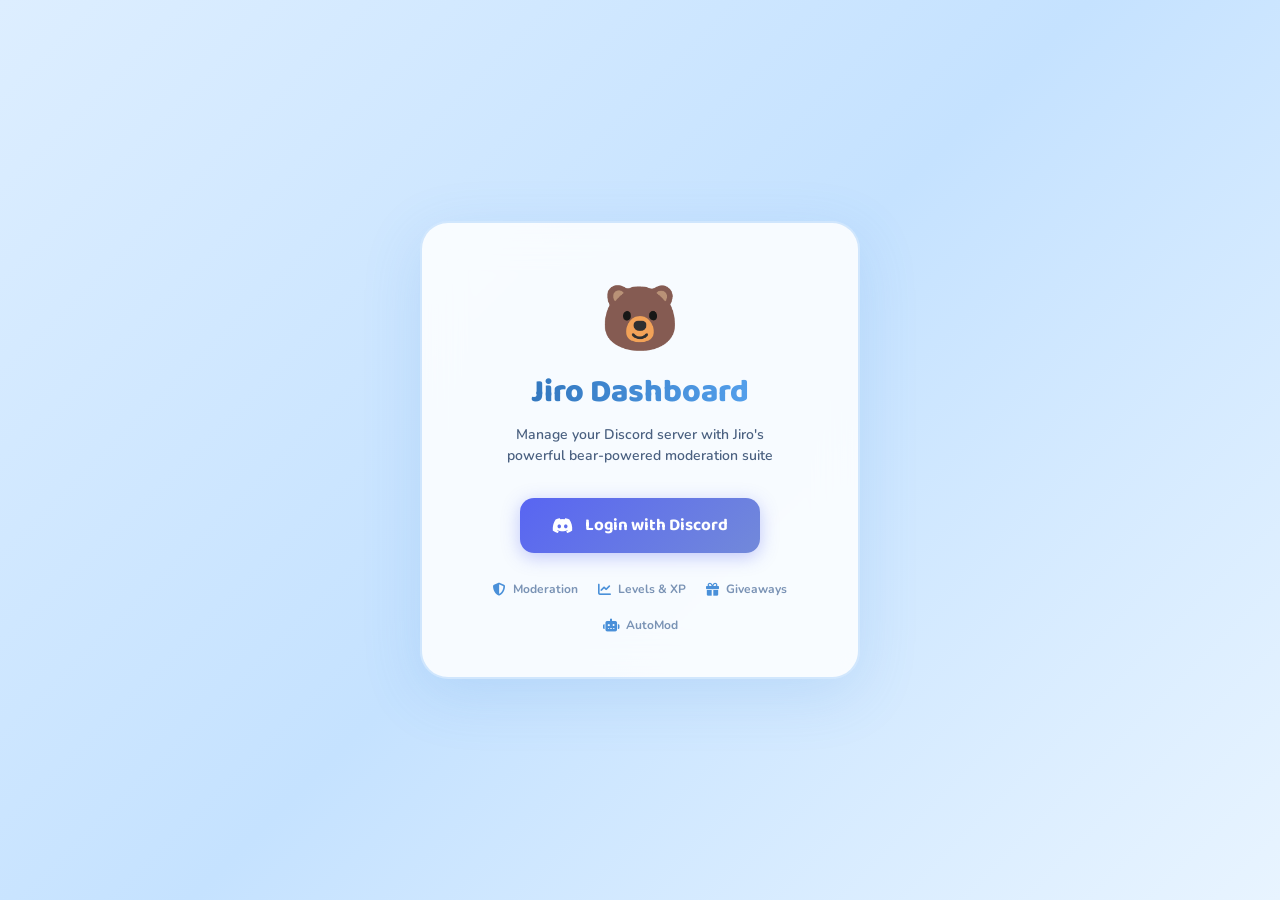
==== index.html @ d1d41090 "Replace repo with new project files" ====
<!DOCTYPE html>
<html lang="en">
<head>
<meta charset="UTF-8"/>
<meta name="viewport" content="width=device-width, initial-scale=1.0"/>
<title>Jiro Dashboard</title>
<link rel="preconnect" href="https://fonts.googleapis.com"/>
<link rel="preconnect" href="https://fonts.gstatic.com" crossorigin/>
<link href="https://fonts.googleapis.com/css2?family=Nunito:wght@400;600;700;800;900&family=Baloo+2:wght@400;600;700;800&display=swap" rel="stylesheet"/>
<link rel="stylesheet" href="https://cdnjs.cloudflare.com/ajax/libs/font-awesome/6.5.0/css/all.min.css"/>
<style>
  :root {
    --sky:       #ddeeff;
    --sky2:      #c8e6ff;
    --blue:      #4a90d9;
    --blue-mid:  #6aabef;
    --blue-dark: #2c6fb5;
    --cloud:     #f4f9ff;
    --white:     #ffffff;
    --text:      #1e2a45;
    --text-soft: #4a6080;
    --text-muted:#7a93b5;
    --accent:    #5ba8f5;
    --accent2:   #a8d8ff;
    --warn:      #f59e42;
    --danger:    #e05c6a;
    --success:   #4bcf8a;
    --card-bg:   rgba(255,255,255,0.78);
    --card-border: rgba(100,170,240,0.25);
    --shadow:    0 4px 24px rgba(74,144,217,0.13);
    --shadow-lg: 0 8px 40px rgba(74,144,217,0.18);
    --radius:    18px;
    --radius-sm: 10px;
  }
  *,*::before,*::after{box-sizing:border-box;margin:0;padding:0}
  html{scroll-behavior:smooth}
  body{
    font-family:'Nunito',sans-serif;
    background: linear-gradient(135deg, #ddeeff 0%, #c5e2ff 40%, #e8f4ff 70%, #d0eaff 100%);
    min-height:100vh;
    color:var(--text);
    overflow-x:hidden;
  }

  /* ── FLOATING BUBBLES BG ── */
  .bg-bubbles{position:fixed;inset:0;pointer-events:none;z-index:0;overflow:hidden}
  .bg-bubbles span{
    position:absolute;border-radius:50%;
    background:rgba(255,255,255,0.35);
    animation:float-up linear infinite;
  }
  @keyframes float-up{
    0%{transform:translateY(100vh) scale(0.8);opacity:0}
    10%{opacity:1}
    90%{opacity:.6}
    100%{transform:translateY(-10vh) scale(1.1);opacity:0}
  }

  /* ── LAYOUT ── */
  #app{position:relative;z-index:1;min-height:100vh;display:flex}

  /* ── SIDEBAR ── */
  .sidebar{
    width:230px;min-width:230px;
    background:rgba(255,255,255,0.72);
    backdrop-filter:blur(18px);
    border-right:1.5px solid var(--card-border);
    display:flex;flex-direction:column;
    padding:0 0 24px;
    box-shadow:4px 0 24px rgba(74,144,217,0.08);
    transition:transform .3s;
  }
  .sidebar-logo{
    padding:28px 24px 18px;
    display:flex;align-items:center;gap:12px;
    border-bottom:1.5px solid var(--card-border);
    margin-bottom:12px;
  }
  .bear-icon{
    width:46px;height:46px;
    background:linear-gradient(135deg,#5ba8f5,#a8d8ff);
    border-radius:50%;display:flex;align-items:center;justify-content:center;
    font-size:22px;box-shadow:0 2px 12px rgba(91,168,245,0.4);
    flex-shrink:0;
  }
  .logo-text{
    font-family:'Baloo 2',sans-serif;
    font-size:22px;font-weight:800;
    background:linear-gradient(90deg,#2c6fb5,#5ba8f5);
    -webkit-background-clip:text;-webkit-text-fill-color:transparent;
    line-height:1;
  }
  .logo-sub{font-size:11px;color:var(--text-muted);font-weight:600;letter-spacing:.5px;margin-top:2px}

  .sidebar-section{
    padding:6px 14px 4px;
    font-size:10px;font-weight:800;letter-spacing:1.2px;
    color:var(--text-muted);text-transform:uppercase;margin-top:8px;
  }
  .nav-item{
    display:flex;align-items:center;gap:11px;
    padding:10px 18px;margin:1px 10px;
    border-radius:12px;cursor:pointer;
    font-size:14px;font-weight:700;color:var(--text-soft);
    transition:all .18s;position:relative;
    text-decoration:none;
  }
  .nav-item:hover{background:rgba(91,168,245,0.13);color:var(--blue-dark)}
  .nav-item.active{
    background:linear-gradient(90deg,rgba(91,168,245,0.22),rgba(168,216,255,0.18));
    color:var(--blue-dark);
    box-shadow:inset 3px 0 0 var(--blue);
  }
  .nav-item i{width:18px;text-align:center;font-size:13px;color:var(--blue)}
  .nav-badge{
    margin-left:auto;background:var(--accent);color:#fff;
    font-size:10px;font-weight:800;padding:1px 7px;border-radius:20px;
  }

  .sidebar-user{
    margin-top:auto;padding:14px 18px 0;
    border-top:1.5px solid var(--card-border);
    display:flex;align-items:center;gap:10px;
  }
  .sidebar-avatar{
    width:36px;height:36px;border-radius:50%;
    background:linear-gradient(135deg,#c5e2ff,#a8d8ff);
    display:flex;align-items:center;justify-content:center;
    font-size:14px;color:var(--blue-dark);font-weight:800;overflow:hidden;
    border:2px solid var(--accent2);
  }
  .sidebar-avatar img{width:100%;height:100%;object-fit:cover}
  .sidebar-uname{font-size:13px;font-weight:800;color:var(--text)}
  .sidebar-tag{font-size:11px;color:var(--text-muted)}
  .btn-logout{
    margin-left:auto;background:none;border:none;cursor:pointer;
    color:var(--text-muted);font-size:14px;transition:color .18s;
  }
  .btn-logout:hover{color:var(--danger)}

  /* ── MAIN ── */
  .main{flex:1;display:flex;flex-direction:column;min-width:0}

  /* ── TOPBAR ── */
  .topbar{
    background:rgba(255,255,255,0.68);
    backdrop-filter:blur(14px);
    border-bottom:1.5px solid var(--card-border);
    padding:14px 32px;
    display:flex;align-items:center;gap:16px;
    position:sticky;top:0;z-index:10;
  }
  .topbar-title{
    font-family:'Baloo 2',sans-serif;
    font-size:20px;font-weight:800;color:var(--text);
  }
  .topbar-sub{font-size:13px;color:var(--text-muted);font-weight:600;margin-left:4px}
  .topbar-guild{
    margin-left:auto;
    display:flex;align-items:center;gap:10px;
  }
  .guild-icon{
    width:34px;height:34px;border-radius:10px;
    background:linear-gradient(135deg,#5ba8f5,#a8d8ff);
    display:flex;align-items:center;justify-content:center;
    color:#fff;font-weight:800;font-size:13px;overflow:hidden;
  }
  .guild-icon img{width:100%;height:100%;object-fit:cover}
  .guild-name{font-size:14px;font-weight:800;color:var(--text)}
  .guild-select{
    border:1.5px solid var(--card-border);border-radius:10px;
    padding:6px 12px;font-family:'Nunito',sans-serif;
    font-size:13px;font-weight:700;background:rgba(255,255,255,0.8);
    color:var(--text);cursor:pointer;outline:none;
  }

  /* ── CONTENT ── */
  .content{padding:28px 32px;flex:1}

  /* ── LOGIN PAGE ── */
  #login-page{
    position:fixed;inset:0;z-index:100;
    background:linear-gradient(135deg,#ddeeff 0%,#c5e2ff 50%,#e8f4ff 100%);
    display:flex;align-items:center;justify-content:center;
    flex-direction:column;gap:0;
  }
  .login-card{
    background:rgba(255,255,255,0.85);
    backdrop-filter:blur(20px);
    border:2px solid rgba(91,168,245,0.25);
    border-radius:28px;
    padding:52px 60px 44px;
    text-align:center;
    box-shadow:0 16px 60px rgba(74,144,217,0.16);
    max-width:440px;width:90%;
    animation:card-drop .6s cubic-bezier(.34,1.56,.64,1) both;
  }
  @keyframes card-drop{from{transform:translateY(-40px);opacity:0}to{transform:none;opacity:1}}
  .login-bear{font-size:64px;margin-bottom:4px;animation:bear-bob 2.4s ease-in-out infinite}
  @keyframes bear-bob{0%,100%{transform:translateY(0)}50%{transform:translateY(-8px)}}
  .login-title{
    font-family:'Baloo 2',sans-serif;font-size:32px;font-weight:800;
    background:linear-gradient(90deg,#2c6fb5,#5ba8f5);
    -webkit-background-clip:text;-webkit-text-fill-color:transparent;
    margin-bottom:6px;
  }
  .login-sub{font-size:14px;color:var(--text-soft);font-weight:600;margin-bottom:32px;line-height:1.5}
  .btn-discord{
    display:inline-flex;align-items:center;gap:12px;
    background:linear-gradient(135deg,#5865F2,#7289da);
    color:#fff;padding:14px 32px;border-radius:14px;
    font-family:'Baloo 2',sans-serif;font-size:17px;font-weight:700;
    cursor:pointer;border:none;transition:all .2s;
    box-shadow:0 4px 18px rgba(88,101,242,0.35);text-decoration:none;
  }
  .btn-discord:hover{transform:translateY(-2px);box-shadow:0 8px 28px rgba(88,101,242,0.45)}
  .login-features{
    display:flex;gap:20px;margin-top:28px;justify-content:center;
    flex-wrap:wrap;
  }
  .login-feat{
    display:flex;align-items:center;gap:7px;
    font-size:12px;color:var(--text-muted);font-weight:700;
  }
  .login-feat i{color:var(--blue);font-size:13px}

  /* ── CARDS ── */
  .card{
    background:var(--card-bg);
    backdrop-filter:blur(12px);
    border:1.5px solid var(--card-border);
    border-radius:var(--radius);
    padding:24px;
    box-shadow:var(--shadow);
    transition:box-shadow .2s;
  }
  .card:hover{box-shadow:var(--shadow-lg)}
  .card-title{
    font-family:'Baloo 2',sans-serif;
    font-size:16px;font-weight:800;color:var(--text);
    display:flex;align-items:center;gap:9px;margin-bottom:18px;
  }
  .card-title i{color:var(--blue);font-size:15px}

  /* ── STAT GRID ── */
  .stat-grid{display:grid;grid-template-columns:repeat(auto-fill,minmax(160px,1fr));gap:16px;margin-bottom:24px}
  .stat-card{
    background:var(--card-bg);
    backdrop-filter:blur(12px);
    border:1.5px solid var(--card-border);
    border-radius:16px;padding:18px 20px;
    box-shadow:var(--shadow);
    display:flex;flex-direction:column;gap:4px;
    transition:transform .18s,box-shadow .18s;
  }
  .stat-card:hover{transform:translateY(-3px);box-shadow:var(--shadow-lg)}
  .stat-icon{
    width:36px;height:36px;border-radius:10px;
    display:flex;align-items:center;justify-content:center;
    font-size:15px;margin-bottom:6px;
  }
  .stat-label{font-size:11px;font-weight:800;color:var(--text-muted);text-transform:uppercase;letter-spacing:.6px}
  .stat-value{font-family:'Baloo 2',sans-serif;font-size:26px;font-weight:800;color:var(--text)}
  .stat-sub{font-size:11px;color:var(--text-muted);font-weight:600}

  /* ── GRID LAYOUTS ── */
  .grid-2{display:grid;grid-template-columns:1fr 1fr;gap:20px}
  .grid-3{display:grid;grid-template-columns:1fr 1fr 1fr;gap:20px}
  @media(max-width:900px){.grid-2,.grid-3{grid-template-columns:1fr}.sidebar{display:none}}

  /* ── TABLES ── */
  table{width:100%;border-collapse:collapse;font-size:13px}
  th{text-align:left;padding:8px 12px;font-size:10px;font-weight:800;
     color:var(--text-muted);text-transform:uppercase;letter-spacing:.7px;
     border-bottom:1.5px solid var(--card-border)}
  td{padding:10px 12px;border-bottom:1px solid rgba(100,170,240,0.1);font-weight:600}
  tr:last-child td{border-bottom:none}
  tr:hover td{background:rgba(91,168,245,0.05)}

  /* ── BADGES ── */
  .badge{
    display:inline-flex;align-items:center;gap:4px;
    padding:3px 10px;border-radius:20px;font-size:11px;font-weight:800;
  }
  .badge-green{background:rgba(75,207,138,0.15);color:#1a9960}
  .badge-red{background:rgba(224,92,106,0.15);color:#c0394a}
  .badge-blue{background:rgba(91,168,245,0.15);color:#2c6fb5}
  .badge-warn{background:rgba(245,158,66,0.15);color:#b8620a}
  .badge-gray{background:rgba(122,147,181,0.15);color:#4a6080}

  /* ── TOGGLE ── */
  .toggle-row{display:flex;align-items:center;justify-content:space-between;padding:10px 0;border-bottom:1px solid rgba(100,170,240,0.1)}
  .toggle-row:last-child{border-bottom:none}
  .toggle-label{font-size:14px;font-weight:700;color:var(--text)}
  .toggle-desc{font-size:12px;color:var(--text-muted);font-weight:600;margin-top:2px}
  .toggle{
    position:relative;width:42px;height:23px;flex-shrink:0;
  }
  .toggle input{opacity:0;width:0;height:0}
  .slider{
    position:absolute;inset:0;border-radius:23px;cursor:pointer;
    background:#c5d8f0;transition:.25s;
  }
  .slider:before{
    content:'';position:absolute;
    width:17px;height:17px;left:3px;bottom:3px;
    border-radius:50%;background:#fff;transition:.25s;
    box-shadow:0 1px 4px rgba(0,0,0,0.18);
  }
  input:checked + .slider{background:var(--blue)}
  input:checked + .slider:before{transform:translateX(19px)}

  /* ── INPUTS ── */
  .input-group{margin-bottom:14px}
  .input-label{font-size:12px;font-weight:800;color:var(--text-soft);margin-bottom:5px;display:block;text-transform:uppercase;letter-spacing:.5px}
  .inp{
    width:100%;padding:9px 14px;border-radius:10px;
    border:1.5px solid var(--card-border);
    font-family:'Nunito',sans-serif;font-size:13px;font-weight:700;
    background:rgba(255,255,255,0.85);color:var(--text);
    outline:none;transition:border-color .18s;
  }
  .inp:focus{border-color:var(--blue)}
  select.inp{cursor:pointer}

  /* ── BUTTONS ── */
  .btn{
    display:inline-flex;align-items:center;gap:8px;
    padding:9px 20px;border-radius:10px;font-family:'Nunito',sans-serif;
    font-size:13px;font-weight:800;cursor:pointer;border:none;transition:all .18s;
  }
  .btn-primary{background:linear-gradient(135deg,#4a90d9,#5ba8f5);color:#fff;box-shadow:0 3px 12px rgba(74,144,217,0.3)}
  .btn-primary:hover{transform:translateY(-1px);box-shadow:0 5px 18px rgba(74,144,217,0.4)}
  .btn-danger{background:linear-gradient(135deg,#e05c6a,#f58090);color:#fff}
  .btn-danger:hover{transform:translateY(-1px)}
  .btn-ghost{background:rgba(91,168,245,0.12);color:var(--blue-dark);border:1.5px solid var(--card-border)}
  .btn-ghost:hover{background:rgba(91,168,245,0.22)}
  .btn-sm{padding:6px 14px;font-size:12px}
  .btn-success{background:linear-gradient(135deg,#3db877,#4bcf8a);color:#fff}

  /* ── SECTION PAGES ── */
  .page{display:none}
  .page.active{display:block}

  /* ── SECTION HEADER ── */
  .section-header{
    display:flex;align-items:center;justify-content:space-between;
    margin-bottom:22px;
  }
  .section-title{
    font-family:'Baloo 2',sans-serif;font-size:22px;font-weight:800;
    color:var(--text);display:flex;align-items:center;gap:10px;
  }
  .section-title i{color:var(--blue);font-size:20px}

  /* ── LEADERBOARD ── */
  .lb-row{
    display:flex;align-items:center;gap:14px;padding:10px 0;
    border-bottom:1px solid rgba(100,170,240,0.1);
  }
  .lb-row:last-child{border-bottom:none}
  .lb-rank{
    width:28px;height:28px;border-radius:50%;
    display:flex;align-items:center;justify-content:center;
    font-size:12px;font-weight:900;flex-shrink:0;
  }
  .lb-rank.gold{background:linear-gradient(135deg,#f5c842,#f59e42);color:#fff}
  .lb-rank.silver{background:linear-gradient(135deg,#b0bec5,#90a4ae);color:#fff}
  .lb-rank.bronze{background:linear-gradient(135deg,#cd7f32,#a0522d);color:#fff}
  .lb-rank.other{background:rgba(91,168,245,0.12);color:var(--blue-dark)}
  .lb-avatar{
    width:34px;height:34px;border-radius:50%;
    background:linear-gradient(135deg,#c5e2ff,#a8d8ff);
    display:flex;align-items:center;justify-content:center;
    font-weight:800;font-size:13px;color:var(--blue-dark);
    flex-shrink:0;
  }
  .lb-name{font-size:13px;font-weight:800;color:var(--text)}
  .lb-xp{font-size:12px;color:var(--text-muted);font-weight:700}
  .lb-bar-wrap{flex:1;height:6px;background:rgba(91,168,245,0.12);border-radius:3px;margin:0 10px}
  .lb-bar{height:100%;border-radius:3px;background:linear-gradient(90deg,#4a90d9,#a8d8ff)}
  .lb-level{
    font-family:'Baloo 2',sans-serif;font-size:14px;font-weight:800;
    color:var(--blue);flex-shrink:0;
  }

  /* ── WARN LIST ── */
  .warn-item{
    display:flex;align-items:flex-start;gap:12px;
    padding:12px 0;border-bottom:1px solid rgba(100,170,240,0.1);
  }
  .warn-icon{
    width:34px;height:34px;border-radius:10px;
    background:rgba(224,92,106,0.1);
    display:flex;align-items:center;justify-content:center;
    color:var(--danger);font-size:14px;flex-shrink:0;margin-top:1px;
  }
  .warn-user{font-size:13px;font-weight:800;color:var(--text)}
  .warn-reason{font-size:12px;color:var(--text-soft);font-weight:600;margin-top:2px}
  .warn-meta{font-size:11px;color:var(--text-muted);font-weight:600;margin-top:3px}

  /* ── GIVEAWAY ── */
  .giveaway-card{
    background:linear-gradient(135deg,rgba(91,168,245,0.1),rgba(168,216,255,0.15));
    border:1.5px solid rgba(91,168,245,0.25);
    border-radius:14px;padding:16px 18px;margin-bottom:12px;
  }
  .giveaway-prize{font-family:'Baloo 2',sans-serif;font-size:16px;font-weight:800;color:var(--text)}
  .giveaway-meta{font-size:12px;color:var(--text-soft);font-weight:600;margin-top:4px}
  .giveaway-footer{display:flex;align-items:center;justify-content:space-between;margin-top:10px}

  /* ── LOG FEED ── */
  .log-item{
    display:flex;align-items:center;gap:11px;
    padding:8px 0;border-bottom:1px solid rgba(100,170,240,0.08);
    font-size:13px;
  }
  .log-dot{width:8px;height:8px;border-radius:50%;flex-shrink:0}
  .log-dot.ban{background:var(--danger)}
  .log-dot.kick{background:var(--warn)}
  .log-dot.join{background:var(--success)}
  .log-dot.leave{background:var(--text-muted)}
  .log-dot.warn{background:#f59e42}
  .log-dot.mute{background:#9b59b6}
  .log-dot.edit{background:var(--blue)}
  .log-time{font-size:11px;color:var(--text-muted);font-weight:700;flex-shrink:0;min-width:45px}
  .log-text{color:var(--text-soft);font-weight:600}
  .log-text strong{color:var(--text);font-weight:800}

  /* ── QUICK ACTIONS ── */
  .action-grid{display:grid;grid-template-columns:repeat(auto-fill,minmax(130px,1fr));gap:12px}
  .action-btn{
    background:var(--card-bg);border:1.5px solid var(--card-border);
    border-radius:14px;padding:18px 14px;
    display:flex;flex-direction:column;align-items:center;gap:8px;
    cursor:pointer;transition:all .18s;text-align:center;
    font-size:13px;font-weight:700;color:var(--text-soft);
  }
  .action-btn:hover{background:rgba(91,168,245,0.1);border-color:rgba(91,168,245,0.4);color:var(--blue-dark);transform:translateY(-2px)}
  .action-btn i{font-size:22px;color:var(--blue)}

  /* ── MODAL ── */
  .modal-backdrop{
    position:fixed;inset:0;background:rgba(30,42,69,0.35);
    backdrop-filter:blur(4px);z-index:200;
    display:flex;align-items:center;justify-content:center;
    opacity:0;pointer-events:none;transition:opacity .2s;
  }
  .modal-backdrop.open{opacity:1;pointer-events:all}
  .modal{
    background:rgba(255,255,255,0.96);border:1.5px solid var(--card-border);
    border-radius:22px;padding:32px;max-width:480px;width:92%;
    box-shadow:0 20px 60px rgba(74,144,217,0.2);
    transform:scale(.94);transition:transform .2s;
  }
  .modal-backdrop.open .modal{transform:scale(1)}
  .modal-title{font-family:'Baloo 2',sans-serif;font-size:18px;font-weight:800;color:var(--text);margin-bottom:18px}
  .modal-close{float:right;cursor:pointer;color:var(--text-muted);background:none;border:none;font-size:18px;margin-top:-4px}

  /* ── TOAST ── */
  .toast-container{position:fixed;bottom:24px;right:24px;z-index:999;display:flex;flex-direction:column;gap:8px}
  .toast{
    background:rgba(255,255,255,0.96);border:1.5px solid var(--card-border);
    border-radius:14px;padding:12px 18px;
    display:flex;align-items:center;gap:10px;
    box-shadow:0 6px 24px rgba(74,144,217,0.18);
    font-size:13px;font-weight:700;color:var(--text);
    animation:toast-in .3s ease both;min-width:220px;
  }
  @keyframes toast-in{from{transform:translateX(60px);opacity:0}to{transform:none;opacity:1}}
  .toast i{font-size:15px}
  .toast.success i{color:var(--success)}
  .toast.error i{color:var(--danger)}
  .toast.info i{color:var(--blue)}

  /* ── LOADING ── */
  .spinner{
    width:32px;height:32px;border:3px solid rgba(91,168,245,0.2);
    border-top-color:var(--blue);border-radius:50%;
    animation:spin .7s linear infinite;margin:40px auto;
  }
  @keyframes spin{to{transform:rotate(360deg)}}
  .loading-text{text-align:center;color:var(--text-muted);font-weight:700;font-size:14px;margin-top:8px}

  /* ── EMPTY STATE ── */
  .empty{text-align:center;padding:40px 20px;color:var(--text-muted)}
  .empty i{font-size:38px;margin-bottom:12px;color:var(--accent2)}
  .empty p{font-size:14px;font-weight:700}

  /* ── MISC ── */
  .divider{height:1px;background:var(--card-border);margin:16px 0}
  .flex-center{display:flex;align-items:center}
  .gap-8{gap:8px}
  .ml-auto{margin-left:auto}
  .mt-4{margin-top:16px}
  .progress-wrap{height:8px;background:rgba(91,168,245,0.12);border-radius:4px;overflow:hidden}
  .progress-bar{height:100%;border-radius:4px;background:linear-gradient(90deg,#4a90d9,#a8d8ff);transition:width .6s ease}

  /* ── MOBILE MENU ── */
  .menu-toggle{display:none;background:none;border:none;font-size:20px;color:var(--blue-dark);cursor:pointer;margin-right:8px}
  @media(max-width:900px){
    .menu-toggle{display:block}
    .sidebar{position:fixed;left:0;top:0;bottom:0;z-index:50;transform:translateX(-100%)}
    .sidebar.open{transform:none;box-shadow:4px 0 40px rgba(74,144,217,0.18)}
    .content{padding:16px}
    .topbar{padding:12px 16px}
  }

  .pill-tabs{display:flex;gap:6px;margin-bottom:20px;flex-wrap:wrap}
  .pill-tab{
    padding:6px 16px;border-radius:20px;font-size:13px;font-weight:800;
    cursor:pointer;border:1.5px solid var(--card-border);
    background:transparent;color:var(--text-soft);transition:all .18s;
  }
  .pill-tab.active{background:linear-gradient(135deg,#4a90d9,#5ba8f5);color:#fff;border-color:transparent}

  .xp-bar-outer{height:10px;background:rgba(91,168,245,0.12);border-radius:5px;overflow:hidden;margin:6px 0}
  .xp-bar-inner{height:100%;border-radius:5px;background:linear-gradient(90deg,#4a90d9,#a8d8ff)}

  .shopitem{
    background:rgba(255,255,255,0.7);border:1.5px solid var(--card-border);
    border-radius:14px;padding:14px;display:flex;align-items:center;gap:12px;
    margin-bottom:10px;
  }
  .shopitem-icon{
    width:40px;height:40px;border-radius:10px;
    background:linear-gradient(135deg,#c5e2ff,#a8d8ff);
    display:flex;align-items:center;justify-content:center;
    font-size:18px;flex-shrink:0;
  }
  .shopitem-name{font-size:14px;font-weight:800;color:var(--text)}
  .shopitem-cost{font-size:12px;color:var(--text-muted);font-weight:700}
  .coin-icon{color:#f5c842}
</style>
</head>
<body>

<!-- Floating bubbles -->
<div class="bg-bubbles" id="bubbles"></div>

<!-- Toast container -->
<div class="toast-container" id="toasts"></div>

<!-- Modal -->
<div class="modal-backdrop" id="modal">
  <div class="modal">
    <button class="modal-close" onclick="closeModal()"><i class="fa fa-times"></i></button>
    <div class="modal-title" id="modal-title">Action</div>
    <div id="modal-body"></div>
  </div>
</div>

<!-- LOGIN PAGE -->
<div id="login-page">
  <div class="login-card">
    <div class="login-bear">🐻</div>
    <div class="login-title">Jiro Dashboard</div>
    <div class="login-sub">Manage your Discord server with Jiro's<br/>powerful bear-powered moderation suite</div>
    <a id="login-btn" class="btn-discord" href="#">
      <i class="fab fa-discord"></i> Login with Discord
    </a>
    <div class="login-features">
      <div class="login-feat"><i class="fa fa-shield-halved"></i> Moderation</div>
      <div class="login-feat"><i class="fa fa-chart-line"></i> Levels & XP</div>
      <div class="login-feat"><i class="fa fa-gift"></i> Giveaways</div>
      <div class="login-feat"><i class="fa fa-robot"></i> AutoMod</div>
    </div>
  </div>
</div>

<!-- MAIN APP -->
<div id="app" style="display:none">
  <!-- Sidebar -->
  <aside class="sidebar" id="sidebar">
    <div class="sidebar-logo">
      <div class="bear-icon">🐻</div>
      <div>
        <div class="logo-text">Jiro</div>
        <div class="logo-sub">Dashboard</div>
      </div>
    </div>

    <div class="sidebar-section">Overview</div>
    <a class="nav-item active" onclick="showPage('overview')"><i class="fa fa-house"></i> Overview</a>
    <a class="nav-item" onclick="showPage('logs')"><i class="fa fa-scroll"></i> Audit Logs <span class="nav-badge" id="log-badge">0</span></a>

    <div class="sidebar-section">Moderation</div>
    <a class="nav-item" onclick="showPage('moderation')"><i class="fa fa-gavel"></i> Moderation</a>
    <a class="nav-item" onclick="showPage('warnings')"><i class="fa fa-triangle-exclamation"></i> Warnings</a>
    <a class="nav-item" onclick="showPage('automod')"><i class="fa fa-robot"></i> AutoMod</a>
    <a class="nav-item" onclick="showPage('altdetect')"><i class="fa fa-user-secret"></i> Alt Detect</a>
    <a class="nav-item" onclick="showPage('antiraid')"><i class="fa fa-shield-halved"></i> Anti-Raid</a>

    <div class="sidebar-section">Community</div>
    <a class="nav-item" onclick="showPage('levels')"><i class="fa fa-star"></i> Levels & XP</a>
    <a class="nav-item" onclick="showPage('giveaways')"><i class="fa fa-gift"></i> Giveaways</a>
    <a class="nav-item" onclick="showPage('welcome')"><i class="fa fa-door-open"></i> Welcome</a>
    <a class="nav-item" onclick="showPage('roles')"><i class="fa fa-tags"></i> Roles</a>
    <a class="nav-item" onclick="showPage('economy')"><i class="fa fa-coins"></i> Economy</a>

    <div class="sidebar-section">Config</div>
    <a class="nav-item" onclick="showPage('autoresponder')"><i class="fa fa-comment-dots"></i> Auto-Responder</a>
    <a class="nav-item" onclick="showPage('notes')"><i class="fa fa-note-sticky"></i> Staff Notes</a>
    <a class="nav-item" onclick="showPage('prefix')"><i class="fa fa-terminal"></i> Prefix</a>

    <div class="sidebar-user">
      <div class="sidebar-avatar" id="sb-avatar"></div>
      <div>
        <div class="sidebar-uname" id="sb-uname">Loading…</div>
        <div class="sidebar-tag" id="sb-tag"></div>
      </div>
      <button class="btn-logout" onclick="logout()" title="Logout"><i class="fa fa-right-from-bracket"></i></button>
    </div>
  </aside>

  <!-- Main -->
  <div class="main">
    <div class="topbar">
      <button class="menu-toggle" onclick="toggleSidebar()"><i class="fa fa-bars"></i></button>
      <div>
        <span class="topbar-title" id="page-title">Overview</span>
        <span class="topbar-sub" id="page-sub"></span>
      </div>
      <div class="topbar-guild">
        <div class="guild-icon" id="guild-icon-el"></div>
        <div>
          <div class="guild-name" id="guild-name-el">No server</div>
        </div>
        <select class="guild-select" id="guild-select" onchange="switchGuild(this.value)">
          <option value="">Select server…</option>
        </select>
      </div>
    </div>

    <div class="content" id="content">
      <!-- OVERVIEW -->
      <div class="page active" id="page-overview">
        <div class="stat-grid" id="stat-grid">
          <div class="stat-card"><div class="stat-icon" style="background:rgba(91,168,245,0.15)"><i class="fa fa-users" style="color:var(--blue)"></i></div><div class="stat-label">Members</div><div class="stat-value" id="stat-members">—</div></div>
          <div class="stat-card"><div class="stat-icon" style="background:rgba(75,207,138,0.15)"><i class="fa fa-circle-check" style="color:var(--success)"></i></div><div class="stat-label">Online</div><div class="stat-value" id="stat-online">—</div></div>
          <div class="stat-card"><div class="stat-icon" style="background:rgba(224,92,106,0.15)"><i class="fa fa-triangle-exclamation" style="color:var(--danger)"></i></div><div class="stat-label">Warnings Today</div><div class="stat-value" id="stat-warns">—</div></div>
          <div class="stat-card"><div class="stat-icon" style="background:rgba(245,158,66,0.15)"><i class="fa fa-gift" style="color:var(--warn)"></i></div><div class="stat-label">Active Giveaways</div><div class="stat-value" id="stat-giveaways">—</div></div>
          <div class="stat-card"><div class="stat-icon" style="background:rgba(155,89,182,0.15)"><i class="fa fa-star" style="color:#9b59b6"></i></div><div class="stat-label">Messages Today</div><div class="stat-value" id="stat-messages">—</div></div>
          <div class="stat-card"><div class="stat-icon" style="background:rgba(91,168,245,0.15)"><i class="fa fa-coins" style="color:var(--blue)"></i></div><div class="stat-label">NixCoins Circulating</div><div class="stat-value" id="stat-coins">—</div></div>
        </div>

        <div class="grid-2">
          <div class="card">
            <div class="card-title"><i class="fa fa-scroll"></i> Recent Logs</div>
            <div id="ov-logs"><div class="spinner"></div></div>
          </div>
          <div class="card">
            <div class="card-title"><i class="fa fa-bolt"></i> Quick Actions</div>
            <div class="action-grid">
              <div class="action-btn" onclick="openBanModal()"><i class="fa fa-ban"></i> Ban User</div>
              <div class="action-btn" onclick="openKickModal()"><i class="fa fa-user-slash"></i> Kick User</div>
              <div class="action-btn" onclick="openMuteModal()"><i class="fa fa-microphone-slash"></i> Mute User</div>
              <div class="action-btn" onclick="openWarnModal()"><i class="fa fa-triangle-exclamation"></i> Warn User</div>
              <div class="action-btn" onclick="openPurgeModal()"><i class="fa fa-trash"></i> Purge Msgs</div>
              <div class="action-btn" onclick="openGiveawayModal()"><i class="fa fa-gift"></i> New Giveaway</div>
            </div>
          </div>
        </div>

        <div class="grid-2 mt-4">
          <div class="card">
            <div class="card-title"><i class="fa fa-trophy"></i> Top Members (XP)</div>
            <div id="ov-leaderboard"><div class="spinner"></div></div>
          </div>
          <div class="card">
            <div class="card-title"><i class="fa fa-gift"></i> Active Giveaways</div>
            <div id="ov-giveaways"><div class="spinner"></div></div>
          </div>
        </div>
      </div>

      <!-- LOGS -->
      <div class="page" id="page-logs">
        <div class="section-header">
          <div class="section-title"><i class="fa fa-scroll"></i> Audit Logs</div>
          <div style="display:flex;gap:8px">
            <select class="inp" style="width:auto" id="log-filter">
              <option value="">All Events</option>
              <option value="ban">Bans</option>
              <option value="kick">Kicks</option>
              <option value="mute">Mutes</option>
              <option value="warn">Warnings</option>
              <option value="join">Joins</option>
              <option value="leave">Leaves</option>
            </select>
            <button class="btn btn-ghost btn-sm" onclick="loadLogs()"><i class="fa fa-rotate"></i> Refresh</button>
          </div>
        </div>
        <div class="card">
          <div id="logs-table"><div class="spinner"></div></div>
        </div>
      </div>

      <!-- MODERATION -->
      <div class="page" id="page-moderation">
        <div class="section-header">
          <div class="section-title"><i class="fa fa-gavel"></i> Moderation</div>
          <button class="btn btn-primary btn-sm" onclick="openBanModal()"><i class="fa fa-plus"></i> New Action</button>
        </div>
        <div class="grid-2">
          <div class="card">
            <div class="card-title"><i class="fa fa-gavel"></i> Mod Settings</div>
            <div class="toggle-row"><div><div class="toggle-label">Log Bans</div><div class="toggle-desc">Post ban events to log channel</div></div><label class="toggle"><input type="checkbox" id="tog-log-bans" onchange="saveSetting('log_bans',this.checked)" checked><span class="slider"></span></label></div>
            <div class="toggle-row"><div><div class="toggle-label">Log Kicks</div><div class="toggle-desc">Post kick events to log channel</div></div><label class="toggle"><input type="checkbox" id="tog-log-kicks" onchange="saveSetting('log_kicks',this.checked)" checked><span class="slider"></span></label></div>
            <div class="toggle-row"><div><div class="toggle-label">DM on Punishment</div><div class="toggle-desc">DM the user when moderated</div></div><label class="toggle"><input type="checkbox" id="tog-dm-punish" onchange="saveSetting('dm_on_punish',this.checked)" checked><span class="slider"></span></label></div>
            <div class="toggle-row"><div><div class="toggle-label">Delete Message on Ban</div><div class="toggle-desc">Delete last 7 days of messages</div></div><label class="toggle"><input type="checkbox" id="tog-del-msgs" onchange="saveSetting('delete_msgs_on_ban',this.checked)"><span class="slider"></span></label></div>
          </div>
          <div class="card">
            <div class="card-title"><i class="fa fa-scale-balanced"></i> Warn Thresholds</div>
            <div class="input-group"><label class="input-label">Mute at (warnings)</label><input type="number" class="inp" id="mute-at" value="3" min="1"></div>
            <div class="input-group"><label class="input-label">Mute Duration (hours)</label><input type="number" class="inp" id="mute-hrs" value="1" min="1"></div>
            <div class="input-group"><label class="input-label">Kick at (warnings)</label><input type="number" class="inp" id="kick-at" value="5" min="1"></div>
            <div class="input-group"><label class="input-label">Ban at (warnings)</label><input type="number" class="inp" id="ban-at" value="10" min="1"></div>
            <button class="btn btn-primary" onclick="saveWarnThresholds()"><i class="fa fa-floppy-disk"></i> Save</button>
          </div>
        </div>
        <div class="card mt-4">
          <div class="card-title"><i class="fa fa-clock-rotate-left"></i> Recent Actions</div>
          <div id="mod-recent"><div class="spinner"></div></div>
        </div>
      </div>

      <!-- WARNINGS -->
      <div class="page" id="page-warnings">
        <div class="section-header">
          <div class="section-title"><i class="fa fa-triangle-exclamation"></i> Warnings</div>
          <button class="btn btn-primary btn-sm" onclick="openWarnModal()"><i class="fa fa-plus"></i> Add Warning</button>
        </div>
        <div class="card">
          <div style="display:flex;gap:10px;margin-bottom:14px">
            <input type="text" class="inp" id="warn-search" placeholder="Search by user ID or name…" style="max-width:300px">
            <button class="btn btn-ghost btn-sm" onclick="searchWarnings()"><i class="fa fa-magnifying-glass"></i> Search</button>
          </div>
          <div id="warnings-list"><div class="spinner"></div></div>
        </div>
      </div>

      <!-- AUTOMOD -->
      <div class="page" id="page-automod">
        <div class="section-header"><div class="section-title"><i class="fa fa-robot"></i> AutoMod</div></div>
        <div class="grid-2">
          <div class="card">
            <div class="card-title"><i class="fa fa-sliders"></i> AutoMod Settings</div>
            <div class="toggle-row"><div><div class="toggle-label">Anti-Spam</div><div class="toggle-desc">Block repeated messages</div></div><label class="toggle"><input type="checkbox" id="tog-antispam" onchange="saveSetting('automod_antispam',this.checked)" checked><span class="slider"></span></label></div>
            <div class="toggle-row"><div><div class="toggle-label">Block Invite Links</div><div class="toggle-desc">Remove discord.gg invites</div></div><label class="toggle"><input type="checkbox" id="tog-antilink" onchange="saveSetting('automod_antilink',this.checked)" checked><span class="slider"></span></label></div>
            <div class="toggle-row"><div><div class="toggle-label">Block All Links</div><div class="toggle-desc">Remove all external URLs</div></div><label class="toggle"><input type="checkbox" id="tog-alllinks" onchange="saveSetting('automod_alllinks',this.checked)"><span class="slider"></span></label></div>
            <div class="toggle-row"><div><div class="toggle-label">Caps Filter</div><div class="toggle-desc">Block excessive caps (>70%)</div></div><label class="toggle"><input type="checkbox" id="tog-caps" onchange="saveSetting('automod_caps',this.checked)"><span class="slider"></span></label></div>
            <div class="toggle-row"><div><div class="toggle-label">Bad Word Filter</div><div class="toggle-desc">Remove messages with banned words</div></div><label class="toggle"><input type="checkbox" id="tog-badwords" onchange="saveSetting('automod_badwords',this.checked)" checked><span class="slider"></span></label></div>
          </div>
          <div class="card">
            <div class="card-title"><i class="fa fa-list"></i> Banned Words</div>
            <div id="badwords-list" style="min-height:60px;margin-bottom:12px;display:flex;flex-wrap:wrap;gap:6px"></div>
            <div style="display:flex;gap:8px">
              <input type="text" class="inp" id="new-badword" placeholder="Add word…">
              <button class="btn btn-primary btn-sm" onclick="addBadWord()"><i class="fa fa-plus"></i></button>
            </div>
            <div class="divider"></div>
            <div class="input-group"><label class="input-label">Spam Threshold (msgs/10s)</label><input type="number" class="inp" id="spam-thresh" value="5" min="2"></div>
            <button class="btn btn-primary btn-sm" onclick="saveAutomodSettings()"><i class="fa fa-floppy-disk"></i> Save</button>
          </div>
        </div>
      </div>

      <!-- ALT DETECT -->
      <div class="page" id="page-altdetect">
        <div class="section-header"><div class="section-title"><i class="fa fa-user-secret"></i> Alt Detection</div></div>
        <div class="card" style="max-width:560px">
          <div class="card-title"><i class="fa fa-sliders"></i> Alt Detect Settings</div>
          <div class="toggle-row"><div><div class="toggle-label">Enable Alt Detection</div><div class="toggle-desc">Check account age on join</div></div><label class="toggle"><input type="checkbox" id="tog-altdetect" onchange="saveSetting('altdetect_enabled',this.checked)" checked><span class="slider"></span></label></div>
          <div class="divider"></div>
          <div class="input-group"><label class="input-label">Minimum Account Age (days)</label><input type="number" class="inp" id="alt-min-days" value="7" min="0"></div>
          <div class="input-group"><label class="input-label">Action on Detection</label>
            <select class="inp" id="alt-action">
              <option value="flag">Flag Only (send alert)</option>
              <option value="kick">Kick</option>
              <option value="ban">Ban</option>
            </select>
          </div>
          <div class="input-group"><label class="input-label">Alert Channel ID</label><input type="text" class="inp" id="alt-channel" placeholder="Channel ID…"></div>
          <button class="btn btn-primary" onclick="saveAltDetect()"><i class="fa fa-floppy-disk"></i> Save Settings</button>
        </div>
      </div>

      <!-- ANTI-RAID -->
      <div class="page" id="page-antiraid">
        <div class="section-header">
          <div class="section-title"><i class="fa fa-shield-halved"></i> Anti-Raid</div>
          <div id="raid-mode-badge"></div>
        </div>
        <div class="grid-2">
          <div class="card">
            <div class="card-title"><i class="fa fa-sliders"></i> Raid Settings</div>
            <div class="toggle-row"><div><div class="toggle-label">Auto Raid Detection</div><div class="toggle-desc">Trigger raid mode automatically</div></div><label class="toggle"><input type="checkbox" id="tog-autoraid" onchange="saveSetting('autoraid_enabled',this.checked)" checked><span class="slider"></span></label></div>
            <div class="divider"></div>
            <div class="input-group"><label class="input-label">Join Threshold</label><input type="number" class="inp" id="raid-thresh" value="8" min="2"></div>
            <div class="input-group"><label class="input-label">Window (seconds)</label><input type="number" class="inp" id="raid-window" value="10" min="5"></div>
            <div class="input-group"><label class="input-label">Action</label>
              <select class="inp" id="raid-action">
                <option value="kick">Kick</option>
                <option value="ban">Ban</option>
              </select>
            </div>
            <button class="btn btn-primary" onclick="saveAntiRaid()"><i class="fa fa-floppy-disk"></i> Save</button>
          </div>
          <div class="card">
            <div class="card-title"><i class="fa fa-comment-slash"></i> Mention Spam</div>
            <div class="input-group"><label class="input-label">Max Mentions per Message</label><input type="number" class="inp" id="mention-limit" value="5" min="2"></div>
            <div class="input-group"><label class="input-label">Mute Duration (minutes)</label><input type="number" class="inp" id="mention-mute" value="10" min="1"></div>
            <button class="btn btn-primary" onclick="saveMentionSpam()"><i class="fa fa-floppy-disk"></i> Save</button>
          </div>
        </div>
      </div>

      <!-- LEVELS -->
      <div class="page" id="page-levels">
        <div class="section-header"><div class="section-title"><i class="fa fa-star"></i> Levels & XP</div></div>
        <div class="grid-2">
          <div class="card">
            <div class="card-title"><i class="fa fa-sliders"></i> XP Settings</div>
            <div class="toggle-row"><div><div class="toggle-label">XP Enabled</div><div class="toggle-desc">Users earn XP from messages</div></div><label class="toggle"><input type="checkbox" id="tog-xp" onchange="saveSetting('xp_enabled',this.checked)" checked><span class="slider"></span></label></div>
            <div class="toggle-row"><div><div class="toggle-label">Level-Up Announcements</div><div class="toggle-desc">Post in channel on level up</div></div><label class="toggle"><input type="checkbox" id="tog-lvlann" onchange="saveSetting('levelup_announce',this.checked)" checked><span class="slider"></span></label></div>
            <div class="divider"></div>
            <div class="input-group"><label class="input-label">XP Cooldown (seconds)</label><input type="number" class="inp" id="xp-cooldown" value="60" min="5"></div>
            <div class="input-group"><label class="input-label">Min XP per Message</label><input type="number" class="inp" id="xp-min" value="15" min="1"></div>
            <div class="input-group"><label class="input-label">Max XP per Message</label><input type="number" class="inp" id="xp-max" value="25" min="1"></div>
            <button class="btn btn-primary" onclick="saveLevelSettings()"><i class="fa fa-floppy-disk"></i> Save</button>
          </div>
          <div class="card">
            <div class="card-title"><i class="fa fa-trophy"></i> Leaderboard</div>
            <div id="leaderboard-list"><div class="spinner"></div></div>
          </div>
        </div>
      </div>

      <!-- GIVEAWAYS -->
      <div class="page" id="page-giveaways">
        <div class="section-header">
          <div class="section-title"><i class="fa fa-gift"></i> Giveaways</div>
          <button class="btn btn-primary btn-sm" onclick="openGiveawayModal()"><i class="fa fa-plus"></i> New Giveaway</button>
        </div>
        <div class="card">
          <div class="card-title"><i class="fa fa-hourglass-half"></i> Active Giveaways</div>
          <div id="giveaways-active"><div class="spinner"></div></div>
        </div>
        <div class="card mt-4">
          <div class="card-title"><i class="fa fa-check-circle"></i> Ended Giveaways</div>
          <div id="giveaways-ended"><div class="spinner"></div></div>
        </div>
      </div>

      <!-- WELCOME -->
      <div class="page" id="page-welcome">
        <div class="section-header"><div class="section-title"><i class="fa fa-door-open"></i> Welcome & Leave</div></div>
        <div class="grid-2">
          <div class="card">
            <div class="card-title"><i class="fa fa-door-open"></i> Welcome Message</div>
            <div class="toggle-row"><div><div class="toggle-label">Enable Welcome</div></div><label class="toggle"><input type="checkbox" id="tog-welcome" onchange="saveSetting('welcome_enabled',this.checked)" checked><span class="slider"></span></label></div>
            <div class="input-group" style="margin-top:12px"><label class="input-label">Welcome Channel ID</label><input type="text" class="inp" id="welcome-ch" placeholder="Channel ID…"></div>
            <div class="input-group"><label class="input-label">Message Template</label><textarea class="inp" id="welcome-msg" rows="3" placeholder="Welcome {user} to {server}! You are member #{count}!"></textarea></div>
            <div style="font-size:11px;color:var(--text-muted);margin-bottom:10px;font-weight:700">Variables: {user} {username} {server} {count}</div>
            <button class="btn btn-primary" onclick="saveWelcome()"><i class="fa fa-floppy-disk"></i> Save</button>
          </div>
          <div class="card">
            <div class="card-title"><i class="fa fa-right-from-bracket"></i> Leave Message</div>
            <div class="toggle-row"><div><div class="toggle-label">Enable Leave</div></div><label class="toggle"><input type="checkbox" id="tog-leave" onchange="saveSetting('leave_enabled',this.checked)"><span class="slider"></span></label></div>
            <div class="input-group" style="margin-top:12px"><label class="input-label">Leave Channel ID</label><input type="text" class="inp" id="leave-ch" placeholder="Channel ID…"></div>
            <div class="input-group"><label class="input-label">Message Template</label><textarea class="inp" id="leave-msg" rows="3" placeholder="Goodbye {username}, we'll miss you!"></textarea></div>
            <div class="divider"></div>
            <div class="card-title" style="margin-bottom:12px"><i class="fa fa-shield-halved"></i> Auto-Role on Join</div>
            <div class="input-group"><label class="input-label">Auto-Role ID</label><input type="text" class="inp" id="autorole-id" placeholder="Role ID…"></div>
            <button class="btn btn-primary" onclick="saveLeave()"><i class="fa fa-floppy-disk"></i> Save</button>
          </div>
        </div>
      </div>

      <!-- ROLES -->
      <div class="page" id="page-roles">
        <div class="section-header">
          <div class="section-title"><i class="fa fa-tags"></i> Reaction Roles</div>
          <button class="btn btn-primary btn-sm" onclick="openRoleModal()"><i class="fa fa-plus"></i> New Panel</button>
        </div>
        <div class="card">
          <div id="role-panels"><div class="spinner"></div></div>
        </div>
      </div>

      <!-- ECONOMY -->
      <div class="page" id="page-economy">
        <div class="section-header"><div class="section-title"><i class="fa fa-coins"></i> Economy</div></div>
        <div class="grid-2">
          <div class="card">
            <div class="card-title"><i class="fa fa-sliders"></i> Economy Settings</div>
            <div class="toggle-row"><div><div class="toggle-label">Economy Enabled</div></div><label class="toggle"><input type="checkbox" id="tog-eco" onchange="saveSetting('economy_enabled',this.checked)" checked><span class="slider"></span></label></div>
            <div class="input-group" style="margin-top:12px"><label class="input-label">Daily Reward (NixCoins)</label><input type="number" class="inp" id="daily-amt" value="250" min="1"></div>
            <div class="input-group"><label class="input-label">Work Reward (NixCoins)</label><input type="number" class="inp" id="work-amt" value="150" min="1"></div>
            <div class="input-group"><label class="input-label">Transfer Fee (%)</label><input type="number" class="inp" id="transfer-fee" value="5" min="0"></div>
            <button class="btn btn-primary" onclick="saveEconomy()"><i class="fa fa-floppy-disk"></i> Save</button>
          </div>
          <div class="card">
            <div class="card-title" style="justify-content:space-between"><span><i class="fa fa-store"></i> Shop Items</span><button class="btn btn-primary btn-sm" onclick="openShopItemModal()"><i class="fa fa-plus"></i> Add</button></div>
            <div id="shop-items"><div class="spinner"></div></div>
          </div>
        </div>
      </div>

      <!-- AUTORESPONDER -->
      <div class="page" id="page-autoresponder">
        <div class="section-header">
          <div class="section-title"><i class="fa fa-comment-dots"></i> Auto-Responder</div>
          <button class="btn btn-primary btn-sm" onclick="openTriggerModal()"><i class="fa fa-plus"></i> New Trigger</button>
        </div>
        <div class="card">
          <div id="triggers-list"><div class="spinner"></div></div>
        </div>
      </div>

      <!-- NOTES -->
      <div class="page" id="page-notes">
        <div class="section-header">
          <div class="section-title"><i class="fa fa-note-sticky"></i> Staff Notes</div>
          <button class="btn btn-primary btn-sm" onclick="openNoteModal()"><i class="fa fa-plus"></i> Add Note</button>
        </div>
        <div class="card">
          <div style="display:flex;gap:10px;margin-bottom:14px">
            <input type="text" class="inp" id="note-search" placeholder="Search by user ID…" style="max-width:300px">
            <button class="btn btn-ghost btn-sm" onclick="searchNotes()"><i class="fa fa-magnifying-glass"></i> Search</button>
          </div>
          <div id="notes-list"><div class="spinner"></div></div>
        </div>
      </div>

      <!-- PREFIX -->
      <div class="page" id="page-prefix">
        <div class="section-header"><div class="section-title"><i class="fa fa-terminal"></i> Bot Prefix</div></div>
        <div class="card" style="max-width:420px">
          <div class="card-title"><i class="fa fa-terminal"></i> Custom Prefix</div>
          <div class="input-group"><label class="input-label">Server Prefix (default: ?)</label><input type="text" class="inp" id="prefix-inp" value="?" maxlength="8"></div>
          <div style="font-size:12px;color:var(--text-muted);font-weight:600;margin-bottom:14px">Max 8 characters. Users can always mention the bot as a prefix.</div>
          <button class="btn btn-primary" onclick="savePrefix()"><i class="fa fa-floppy-disk"></i> Save Prefix</button>
          <button class="btn btn-ghost" onclick="resetPrefix()" style="margin-left:8px"><i class="fa fa-rotate-left"></i> Reset to ?</button>
        </div>
      </div>
    </div>
  </div>
</div>

<script>
// ─── CONFIG ────────────────────────────────────────────────────────────────
const SUPABASE_URL   = "https://hfxagwcwaalrmaqzhyfj.supabase.co";
const SUPABASE_KEY   = "eyJhbGciOiJIUzI1NiIsInR5cCI6IkpXVCJ9.eyJpc3MiOiJzdXBhYmFzZSIsInJlZiI6ImhmeGFnd2N3YWFscm1hcXpoeWZqIiwicm9sZSI6ImFub24iLCJpYXQiOjE3NzQ2MzY5NzIsImV4cCI6MjA5MDIxMjk3Mn0.LMFfFRmqW34PT70zAOTj4zsUWmrDl_P4MXL0wZBkxYc";
const CLIENT_ID      = "1487252546060947476";
const REDIRECT_URI   = "https://suprosmith-coder.github.io/jiro-dashboard/";
const DISCORD_SCOPES = "identify guilds";

// ─── STATE ─────────────────────────────────────────────────────────────────
let STATE = {
  user: null,
  guilds: [],
  currentGuild: null,
  token: null,
  guildConfig: {},
  badWords: [],
};

// ─── INIT ──────────────────────────────────────────────────────────────────
document.addEventListener('DOMContentLoaded', () => {
  spawnBubbles();
  const params = new URLSearchParams(location.hash.replace('#','?'));
  const token  = params.get('access_token') || localStorage.getItem('jiro_token');
  if (token) {
    STATE.token = token;
    localStorage.setItem('jiro_token', token);
    history.replaceState(null,'', location.pathname);
    initApp();
  } else {
    document.getElementById('login-btn').href = discordOAuthUrl();
    document.getElementById('login-page').style.display = 'flex';
  }
});

function discordOAuthUrl() {
  const base   = 'https://discord.com/api/oauth2/authorize';
  const params = new URLSearchParams({
    client_id:     CLIENT_ID,
    redirect_uri:  REDIRECT_URI,
    response_type: 'token',
    scope:         DISCORD_SCOPES,
  });
  return `${base}?${params}`;
}

async function initApp() {
  document.getElementById('login-page').style.display = 'none';
  document.getElementById('app').style.display = 'flex';

  try {
    const [user, guilds] = await Promise.all([fetchDiscordUser(), fetchGuilds()]);
    STATE.user   = user;
    STATE.guilds = guilds;
    renderUser();
    populateGuildSelect();
    if (guilds.length) { selectGuild(guilds[0].id); }
    loadOverview();
  } catch(e) {
    logout();
  }
}

async function fetchDiscordUser() {
  const r = await fetch('https://discord.com/api/users/@me', {
    headers: { Authorization: `Bearer ${STATE.token}` }
  });
  return r.json();
}

async function fetchGuilds() {
  const r = await fetch('https://discord.com/api/users/@me/guilds', {
    headers: { Authorization: `Bearer ${STATE.token}` }
  });
  const all = await r.json();
  if (!Array.isArray(all)) {
    console.error('Discord guilds error:', all);
    return [];
  }
  // Use BigInt for permission check — parseInt truncates large permission values
  // 0x20 = MANAGE_GUILD. Show all guilds if none pass (e.g. user is member not admin)
  const managed = all.filter(g => {
    try { return (BigInt(g.permissions) & BigInt(0x20)) === BigInt(0x20); }
    catch(e) { return false; }
  });
  // Fall back to all guilds if none have manage perms (so dropdown isn't empty)
  return managed.length ? managed : all;
}

function renderUser() {
  const u = STATE.user;
  if (!u) return;
  const avatar = u.avatar
    ? `<img src="https://cdn.discordapp.com/avatars/${u.id}/${u.avatar}.png" alt="">`
    : u.username?.[0]?.toUpperCase() || '?';
  const avatarEl = document.getElementById('sb-avatar');
  if (u.avatar) avatarEl.innerHTML = `<img src="https://cdn.discordapp.com/avatars/${u.id}/${u.avatar}.png" alt="" style="width:100%;height:100%;object-fit:cover;border-radius:50%">`;
  else avatarEl.textContent = u.username?.[0]?.toUpperCase() || '?';
  document.getElementById('sb-uname').textContent = u.username || 'Unknown';
  document.getElementById('sb-tag').textContent = u.discriminator && u.discriminator !== '0' ? `#${u.discriminator}` : `ID: ${u.id}`;
}

function populateGuildSelect() {
  const sel = document.getElementById('guild-select');
  sel.innerHTML = '<option value="">Select server…</option>';
  STATE.guilds.forEach(g => {
    const o = document.createElement('option');
    o.value = g.id; o.textContent = g.name;
    sel.appendChild(o);
  });
}

function selectGuild(id) {
  STATE.currentGuild = STATE.guilds.find(g => g.id === id) || null;
  if (!STATE.currentGuild) return;

  const g = STATE.currentGuild;
  document.getElementById('guild-name-el').textContent = g.name;
  document.getElementById('guild-select').value = id;

  const iconEl = document.getElementById('guild-icon-el');
  if (g.icon) iconEl.innerHTML = `<img src="https://cdn.discordapp.com/icons/${g.id}/${g.icon}.png" style="width:100%;height:100%;object-fit:cover;border-radius:inherit">`;
  else iconEl.textContent = g.name[0];

  loadGuildConfig();
  loadCurrentPage();
}

function switchGuild(id) {
  if (id) selectGuild(id);
}

function logout() {
  localStorage.removeItem('jiro_token');
  STATE.token = null;
  STATE.user  = null;
  document.getElementById('app').style.display = 'none';
  document.getElementById('login-page').style.display = 'flex';
  document.getElementById('login-btn').href = discordOAuthUrl();
}

// ─── SUPABASE HELPERS ──────────────────────────────────────────────────────
async function sbGet(table, params = {}) {
  const url = new URL(`${SUPABASE_URL}/rest/v1/${table}`);
  Object.entries(params).forEach(([k,v]) => url.searchParams.set(k,v));
  const r = await fetch(url, { headers: sbHeaders() });
  const data = await r.json();
  if (!r.ok) throw new Error(data?.message || data?.hint || data?.error || `GET ${table} ${r.status}`);
  return data;
}

async function sbPost(table, body) {
  const r = await fetch(`${SUPABASE_URL}/rest/v1/${table}`, {
    method: 'POST',
    headers: { ...sbHeaders(), 'Content-Type': 'application/json', Prefer: 'return=representation' },
    body: JSON.stringify(body),
  });
  const data = await r.json();
  if (!r.ok) throw new Error(data?.message || data?.error || `POST ${table} ${r.status}`);
  return data;
}

async function sbUpsert(table, body, onConflict) {
  const url = new URL(`${SUPABASE_URL}/rest/v1/${table}`);
  if (onConflict) url.searchParams.set('on_conflict', onConflict);
  const r = await fetch(url, {
    method: 'POST',
    headers: { ...sbHeaders(), 'Content-Type': 'application/json', Prefer: 'resolution=merge-duplicates,return=representation' },
    body: JSON.stringify(body),
  });
  const data = await r.json();
  if (!r.ok) throw new Error(data?.message || data?.error || `UPSERT ${table} ${r.status}`);
  return data;
}

async function sbPatch(table, match, body) {
  const url = new URL(`${SUPABASE_URL}/rest/v1/${table}`);
  Object.entries(match).forEach(([k,v]) => url.searchParams.set(k,v));
  const r = await fetch(url, {
    method: 'PATCH',
    headers: { ...sbHeaders(), 'Content-Type': 'application/json', Prefer: 'return=representation' },
    body: JSON.stringify(body),
  });
  const data = await r.json();
  if (!r.ok) throw new Error(data?.message || data?.error || `PATCH ${table} ${r.status}`);
  return data;
}

async function sbDelete(table, match) {
  const url = new URL(`${SUPABASE_URL}/rest/v1/${table}`);
  Object.entries(match).forEach(([k,v]) => url.searchParams.set(k,v));
  const r = await fetch(url, { method: 'DELETE', headers: sbHeaders() });
  if (!r.ok) { const d = await r.json().catch(()=>{}); throw new Error(d?.message || `DELETE ${table} ${r.status}`); }
}

function sbHeaders() {
  return { apikey: SUPABASE_KEY, Authorization: `Bearer ${SUPABASE_KEY}` };
}

async function loadGuildConfig() {
  if (!STATE.currentGuild) return;
  const gid = STATE.currentGuild.id;
  try {
    const rows = await sbGet('guild_configs', { guild_id: `eq.${gid}`, select: 'config' });
    STATE.guildConfig = (rows.length > 0 && rows[0].config) ? rows[0].config : {};
    applyConfigToUI();
  } catch(e) { console.warn('loadGuildConfig:', e.message); }
}

async function saveSetting(key, value) {
  if (!STATE.currentGuild) return;
  const gid = STATE.currentGuild.id;
  try {
    // guild_configs uses a JSONB 'config' column — load, merge, upsert
    const config = { ...STATE.guildConfig, [key]: value };
    await sbUpsert('guild_configs', { guild_id: gid, config }, 'guild_id');
    STATE.guildConfig[key] = value;
    toast('Saved', 'success');
  } catch(e) {
    toast('Save failed: ' + e.message, 'error');
    console.error('saveSetting error:', { key, value }, e.message);
  }
}

async function saveMany(settings) {
  for (const [key, value] of Object.entries(settings)) {
    await saveSetting(key, value);
  }
}

// ─── PAGE ROUTING ──────────────────────────────────────────────────────────
const PAGE_META = {
  overview:      ['Overview',       ''],
  logs:          ['Audit Logs',     ''],
  moderation:    ['Moderation',     ''],
  warnings:      ['Warnings',       ''],
  automod:       ['AutoMod',        ''],
  altdetect:     ['Alt Detection',  ''],
  antiraid:      ['Anti-Raid',      ''],
  levels:        ['Levels & XP',    ''],
  giveaways:     ['Giveaways',      ''],
  welcome:       ['Welcome',        ''],
  roles:         ['Reaction Roles', ''],
  economy:       ['Economy',        ''],
  autoresponder: ['Auto-Responder', ''],
  notes:         ['Staff Notes',    ''],
  prefix:        ['Prefix',         ''],
};

let currentPage = 'overview';

function showPage(name) {
  document.querySelectorAll('.page').forEach(p => p.classList.remove('active'));
  document.querySelectorAll('.nav-item').forEach(n => n.classList.remove('active'));
  document.getElementById(`page-${name}`)?.classList.add('active');
  document.querySelectorAll('.nav-item').forEach(n => {
    if (n.getAttribute('onclick')?.includes(`'${name}'`)) n.classList.add('active');
  });
  const meta = PAGE_META[name] || [name, ''];
  document.getElementById('page-title').textContent = meta[0];
  document.getElementById('page-sub').textContent   = meta[1];
  currentPage = name;
  loadCurrentPage();
  closeSidebar();
}

function loadCurrentPage() {
  switch(currentPage) {
    case 'overview':      loadOverview(); break;
    case 'logs':          loadLogs(); break;
    case 'moderation':    loadModRecent(); break;
    case 'warnings':      loadWarnings(); break;
    case 'levels':        loadLeaderboard('leaderboard-list'); break;
    case 'giveaways':     loadGiveaways(); break;
    case 'roles':         loadRolePanels(); break;
    case 'economy':       loadShop(); break;
    case 'autoresponder': loadTriggers(); break;
    case 'notes':         loadNotes(); break;
  }
}

// ─── OVERVIEW ──────────────────────────────────────────────────────────────
async function loadOverview() {
  if (!STATE.currentGuild) return;
  const gid = STATE.currentGuild.id;

  // ── Real stats from Supabase ──
  const todayISO = new Date(new Date().setHours(0,0,0,0)).toISOString();

  // Members — use user_levels (has guild_id) as member count proxy; profiles is global (no guild_id)
  try {
    const members = await sbGet('user_levels', { guild_id: `eq.${gid}`, select: 'user_id', limit: '9999' });
    document.getElementById('stat-members').textContent = members.length || '—';
  } catch(e) { document.getElementById('stat-members').textContent = '—'; }

  // Online — not tracked in DB; show placeholder
  document.getElementById('stat-online').textContent = '—';

  // Warnings today
  try {
    const warns = await sbGet('warnings', { guild_id: `eq.${gid}`, created_at: `gte.${todayISO}`, select: 'id' });
    document.getElementById('stat-warns').textContent = warns.length;
  } catch(e) { document.getElementById('stat-warns').textContent = '—'; }

  // Active giveaways count
  try {
    const gws = await sbGet('giveaways', { guild_id: `eq.${gid}`, ended: 'eq.false', select: 'id' });
    document.getElementById('stat-giveaways').textContent = gws.length;
  } catch(e) { document.getElementById('stat-giveaways').textContent = '—'; }

  // Messages today — chat_messages has no guild_id; use channel_stats_cache
  try {
    const cache = await sbGet('channel_stats_cache', { guild_id: `eq.${gid}`, select: 'messages_today' });
    const total = cache.reduce((s,r) => s + (r.messages_today||0), 0);
    document.getElementById('stat-messages').textContent = total || '—';
  } catch(e) { document.getElementById('stat-messages').textContent = '—'; }

  // NixCoins — user_shards has discord_id + amount (no guild_id); sum all amounts as global total
  try {
    const shards = await sbGet('user_shards', { select: 'amount', limit: '9999' });
    const total = shards.reduce((s,r) => s + (parseInt(r.amount)||0), 0);
    document.getElementById('stat-coins').textContent = total > 0 ? total.toLocaleString() : '—';
  } catch(e) { document.getElementById('stat-coins').textContent = '—'; }

  loadLogsInto('ov-logs', 8);
  loadLeaderboard('ov-leaderboard', 5);
  loadGiveawaysInto('ov-giveaways');
}

// ─── LOGS ──────────────────────────────────────────────────────────────────
const LOG_ACTION_META = {
  ban:    { icon:'fa-ban',                 cls:'ban',  label:'Ban'  },
  kick:   { icon:'fa-user-slash',          cls:'kick', label:'Kick' },
  mute:   { icon:'fa-microphone-slash',    cls:'mute', label:'Mute' },
  warn:   { icon:'fa-triangle-exclamation',cls:'warn', label:'Warn' },
  join:   { icon:'fa-right-to-bracket',    cls:'join', label:'Join' },
  leave:  { icon:'fa-right-from-bracket',  cls:'leave',label:'Leave'},
  unban:  { icon:'fa-rotate-left',         cls:'join', label:'Unban'},
  unmute: { icon:'fa-microphone',          cls:'join', label:'Unmute'},
  edit:   { icon:'fa-pen',                 cls:'',     label:'Edit' },
  delete: { icon:'fa-trash',              cls:'ban',  label:'Delete'},
};

function logActionMeta(action) {
  return LOG_ACTION_META[action?.toLowerCase()] || { icon:'fa-circle-info', cls:'', label: action || 'Event' };
}

function renderLogItem(l) {
  const action = l.action || l.type || 'event';
  const meta   = logActionMeta(action);
  const target = l.target_id ? `<strong>${l.target_id}</strong>` : '';
  const reason = l.reason ? ` — ${l.reason}` : '';
  const text   = l.text || `${meta.label}${target ? ': '+target : ''}${reason}`;
  return `
    <div class="log-item">
      <div class="log-dot ${meta.cls}"></div>
      <div class="log-time">${l.time || timeAgo(l.created_at)}</div>
      <div class="log-text"><i class="fa ${meta.icon}" style="font-size:11px;opacity:.7;margin-right:4px"></i>${text}</div>
    </div>`;
}

async function loadLogsInto(containerId, limit = 12) {
  const el = document.getElementById(containerId);
  if (!el) return;
  if (!STATE.currentGuild) { el.innerHTML = `<div class="empty"><i class="fa fa-scroll"></i><p>Select a server</p></div>`; return; }

  el.innerHTML = '<div class="spinner"></div>';
  const gid = STATE.currentGuild.id;
  let logs = [];

  // Primary: mod_logs table
  try {
    logs = await sbGet('mod_logs', {
      guild_id: `eq.${gid}`,
      order:    'created_at.desc',
      limit:    String(limit),
    });
  } catch(e) { console.warn(e.message); }

  if (!logs.length) {
    // Filter from log-filter select if on logs page
    el.innerHTML = `<div class="empty"><i class="fa fa-scroll"></i><p>No log entries yet</p></div>`;
    return;
  }

  // Apply filter if on full logs page
  const filterEl = document.getElementById('log-filter');
  const filterVal = filterEl?.value || '';
  if (filterVal) logs = logs.filter(l => (l.action||l.type||'') === filterVal);

  el.innerHTML = logs.map(renderLogItem).join('') || `<div class="empty"><i class="fa fa-scroll"></i><p>No results</p></div>`;
}

async function loadLogs() {
  await loadLogsInto('logs-table', 40);
  // Real unread count: mod_logs from today
  try {
    const todayISO = new Date(new Date().setHours(0,0,0,0)).toISOString();
    const recent = await sbGet('mod_logs', { guild_id: `eq.${STATE.currentGuild?.id}`, created_at: `gte.${todayISO}`, select: 'id' });
    document.getElementById('log-badge').textContent = recent.length || '0';
  } catch(e) {
    document.getElementById('log-badge').textContent = '0';
  }
}

function timeAgo(ts) {
  if (!ts) return '?';
  const d = Math.floor((Date.now() - new Date(ts)) / 60000);
  if (d < 1) return 'now'; if (d < 60) return `${d}m ago`;
  if (d < 1440) return `${Math.floor(d/60)}h ago`;
  return `${Math.floor(d/1440)}d ago`;
}

// ─── LEADERBOARD ───────────────────────────────────────────────────────────
async function loadLeaderboard(containerId, limit = 10) {
  const el = document.getElementById(containerId);
  if (!el) return;
  el.innerHTML = '<div class="spinner"></div>';
  let rows = [];
  if (STATE.currentGuild) {
    try {
      rows = await sbGet('user_levels', {
        guild_id: `eq.${STATE.currentGuild.id}`,
        order:    'xp.desc',
        limit:    String(limit),
      });
    } catch(e) { console.warn(e.message); }
  }

  if (!rows.length) {
    el.innerHTML = `<div class="empty"><i class="fa fa-trophy"></i><p>No XP data yet</p></div>`;
    return;
  }

  const maxXp = rows[0]?.xp || 1;
  const rankCls = i => i === 0 ? 'gold' : i === 1 ? 'silver' : i === 2 ? 'bronze' : 'other';

  el.innerHTML = rows.map((r,i) => `
    <div class="lb-row">
      <div class="lb-rank ${rankCls(i)}">${i+1}</div>
      <div class="lb-avatar">${(r.username||r.user_id||'U')[0].toUpperCase()}</div>
      <div style="flex:1;min-width:0">
        <div class="lb-name">${r.username || `…${String(r.user_id).slice(-6)}`}</div>
        <div class="xp-bar-outer"><div class="xp-bar-inner" style="width:${Math.round((r.xp||0)/maxXp*100)}%"></div></div>
        <div class="lb-xp">${(r.xp||0).toLocaleString()} XP</div>
      </div>
      <div class="lb-level">Lv.${r.level||0}</div>
    </div>
  `).join('');
}

// ─── GIVEAWAYS ─────────────────────────────────────────────────────────────
async function loadGiveawaysInto(containerId) {
  const el = document.getElementById(containerId);
  if (!el) return;

  let rows = [];
  if (STATE.currentGuild) {
    try {
      rows = await sbGet('giveaways', {
        guild_id: `eq.${STATE.currentGuild.id}`,
        ended:    'eq.false',
        order:    'created_at.desc',
        limit:    '5',
      });
    } catch(e) { console.warn(e.message); }
  }

  if (!rows.length) {
    el.innerHTML = `<div class="empty"><i class="fa fa-gift"></i><p>No active giveaways</p></div>`;
    return;
  }

  el.innerHTML = rows.map(g => `
    <div class="giveaway-card">
      <div class="giveaway-prize"><i class="fa fa-gift" style="color:var(--accent)"></i> ${g.prize}</div>
      <div class="giveaway-meta"><i class="fa fa-trophy"></i> ${g.winners} winner(s) &nbsp;|&nbsp; <i class="fa fa-clock"></i> Ends ${timeAgo(g.ends_at)}</div>
      <div class="giveaway-footer">
        <span class="badge badge-green"><i class="fa fa-circle-check"></i> Active</span>
        <button class="btn btn-danger btn-sm" onclick="endGiveaway('${g.id}')"><i class="fa fa-stop"></i> End</button>
      </div>
    </div>
  `).join('');
}

async function loadGiveaways() {
  await loadGiveawaysInto('giveaways-active');
  const endedEl = document.getElementById('giveaways-ended');
  if (!endedEl) return;
  let ended = [];
  if (STATE.currentGuild) {
    try {
      ended = await sbGet('giveaways', {
        guild_id: `eq.${STATE.currentGuild.id}`,
        ended: 'eq.true', order: 'created_at.desc', limit: '10'
      });
    } catch(e) { console.warn(e.message); }
  }
  if (!ended.length) {
    endedEl.innerHTML = `<div class="empty"><i class="fa fa-flag-checkered"></i><p>No ended giveaways yet</p></div>`;
  } else {
    endedEl.innerHTML = ended.map(g => `
      <div class="giveaway-card" style="opacity:.7">
        <div class="giveaway-prize">${g.prize}</div>
        <div class="giveaway-meta">${g.winners} winner(s)</div>
        <div class="giveaway-footer"><span class="badge badge-gray">Ended</span>
        <button class="btn btn-ghost btn-sm" onclick="rerollGiveaway('${g.id}')"><i class="fa fa-rotate"></i> Reroll</button></div>
      </div>
    `).join('');
  }
}

async function endGiveaway(id) {
  try {
    await sbPatch('giveaways', { id: `eq.${id}` }, { ended: true });
    toast('Giveaway ended', 'success');
    loadGiveaways();
  } catch(e) { toast('Failed', 'error'); }
}

async function rerollGiveaway(id) {
  toast('Rerolling winner…', 'info');
}

// ─── WARNINGS ──────────────────────────────────────────────────────────────
async function loadWarnings() {
  const el = document.getElementById('warnings-list');
  if (!el) return;
  el.innerHTML = '<div class="spinner"></div>';
  if (!STATE.currentGuild) { el.innerHTML = `<div class="empty"><i class="fa fa-circle-check"></i><p>Select a server</p></div>`; return; }
  let rows = [];
  try {
    rows = await sbGet('warnings', {
      guild_id: `eq.${STATE.currentGuild.id}`,
      order:    'created_at.desc',
      limit:    '50',
    });
  } catch(e) { console.warn(e.message); }
  if (!rows.length) { el.innerHTML = `<div class="empty"><i class="fa fa-circle-check"></i><p>No warnings recorded</p></div>`; return; }
  el.innerHTML = rows.map(w => `
    <div class="warn-item">
      <div class="warn-icon"><i class="fa fa-triangle-exclamation"></i></div>
      <div style="flex:1">
        <div class="warn-user">${w.user_id}</div>
        <div class="warn-reason">${w.reason||'No reason'}</div>
        <div class="warn-meta"><i class="fa fa-clock"></i> ${timeAgo(w.created_at)} &nbsp;·&nbsp; Mod: ${w.mod_id||'—'} &nbsp;·&nbsp; ID: ${w.id}</div>
      </div>
      <button class="btn btn-danger btn-sm" onclick="deleteWarning(${w.id})"><i class="fa fa-trash"></i></button>
    </div>
  `).join('');
}

async function deleteWarning(id) {
  try {
    await sbDelete('warnings', { id: `eq.${id}` });
    toast('Warning removed', 'success');
    loadWarnings();
  } catch(e) { toast('Failed','error'); }
}

async function searchWarnings() {
  const q = document.getElementById('warn-search')?.value?.trim();
  const el = document.getElementById('warnings-list');
  if (!el) return;
  if (!STATE.currentGuild) return;
  el.innerHTML = '<div class="spinner"></div>';
  let rows = [];
  try {
    const params = { guild_id: `eq.${STATE.currentGuild.id}`, order: 'created_at.desc', limit: '30' };
    if (q) params.user_id = `eq.${q}`;
    rows = await sbGet('warnings', params);
  } catch(e) { console.warn(e.message); }
  if (!rows.length) { el.innerHTML = `<div class="empty"><i class="fa fa-circle-check"></i><p>No warnings found${q ? ' for '+q : ''}</p></div>`; return; }
  el.innerHTML = rows.map(w => `
    <div class="warn-item">
      <div class="warn-icon"><i class="fa fa-triangle-exclamation"></i></div>
      <div style="flex:1">
        <div class="warn-user">${w.user_id}</div>
        <div class="warn-reason">${w.reason||'No reason'}</div>
        <div class="warn-meta"><i class="fa fa-clock"></i> ${timeAgo(w.created_at)} &nbsp;·&nbsp; Mod: ${w.mod_id||'—'}</div>
      </div>
      <button class="btn btn-danger btn-sm" onclick="deleteWarning(${w.id})"><i class="fa fa-trash"></i></button>
    </div>
  `).join('');
}

async function searchNotes() {
  const q = document.getElementById('note-search')?.value?.trim();
  const el = document.getElementById('notes-list');
  if (!el) return;
  if (!STATE.currentGuild) return;
  el.innerHTML = '<div class="spinner"></div>';
  let rows = [];
  try {
    const params = { guild_id: `eq.${STATE.currentGuild.id}`, order: 'created_at.desc', limit: '20' };
    if (q) params.target_id = `eq.${q}`;
    rows = await sbGet('staff_notes', params);
  } catch(e) { console.warn(e.message); }
  if (!rows.length) { el.innerHTML = `<div class="empty"><i class="fa fa-note-sticky"></i><p>No notes found${q ? ' for '+q : ''}</p></div>`; return; }
  el.innerHTML = `<table><thead><tr><th>User ID</th><th>Note</th><th>Added</th><th>By</th><th></th></tr></thead><tbody>` +
    rows.map(r => `<tr>
      <td><strong>${r.target_id}</strong></td>
      <td>${(r.note||'').substring(0,80)}${r.note?.length>80?'…':''}</td>
      <td>${timeAgo(r.created_at)}</td>
      <td>${r.mod_id||'—'}</td>
      <td><button class="btn btn-danger btn-sm" onclick="deleteNote(${r.id})"><i class="fa fa-trash"></i></button></td>
    </tr>`).join('') + `</tbody></table>`;
}

// ─── MOD RECENT ────────────────────────────────────────────────────────────
async function loadModRecent() {
  await loadLogsInto('mod-recent', 15);
}

// ─── SAVE FUNCTIONS ────────────────────────────────────────────────────────
async function saveWarnThresholds() {
  const settings = {
    warn_mute_at:    document.getElementById('mute-at').value,
    warn_mute_hours: document.getElementById('mute-hrs').value,
    warn_kick_at:    document.getElementById('kick-at').value,
    warn_ban_at:     document.getElementById('ban-at').value,
  };
  // Save to guild_configs (existing behaviour)
  await saveMany(settings);
  // Also mirror to warn_thresholds table in case the bot reads from there
  if (STATE.currentGuild) {
    const gid = STATE.currentGuild.id;
    const row = { guild_id: gid, ...Object.fromEntries(Object.entries(settings).map(([k,v])=>[k,parseInt(v)||0])) };
    try {
      await sbUpsert('warn_thresholds', row, 'guild_id');
    } catch(e) {
      // Upsert unsupported — try patch then insert
      try {
        const existing = await sbGet('warn_thresholds', { guild_id: `eq.${gid}`, select: 'guild_id' });
        if (existing.length) await sbPatch('warn_thresholds', { guild_id: `eq.${gid}` }, row);
        else                  await sbPost('warn_thresholds', row);
      } catch(e2) { console.warn('warn_thresholds write failed:', e2.message); }
    }
  }
}

async function saveAltDetect() {
  await saveMany({
    altdetect_min_days: document.getElementById('alt-min-days').value,
    altdetect_action:   document.getElementById('alt-action').value,
    altdetect_channel:  document.getElementById('alt-channel').value,
  });
}

async function saveAntiRaid() {
  await saveMany({
    raid_join_threshold: document.getElementById('raid-thresh').value,
    raid_window_secs:    document.getElementById('raid-window').value,
    raid_action:         document.getElementById('raid-action').value,
  });
}

async function saveMentionSpam() {
  await saveMany({
    mention_limit:     document.getElementById('mention-limit').value,
    mention_mute_mins: document.getElementById('mention-mute').value,
  });
}

async function saveLevelSettings() {
  await saveMany({
    xp_cooldown: document.getElementById('xp-cooldown').value,
    xp_min:      document.getElementById('xp-min').value,
    xp_max:      document.getElementById('xp-max').value,
  });
}

async function saveWelcome() {
  await saveMany({
    welcome_channel_id: document.getElementById('welcome-ch').value,
    welcome_message:    document.getElementById('welcome-msg').value,
  });
}

async function saveLeave() {
  await saveMany({
    leave_channel_id: document.getElementById('leave-ch').value,
    leave_message:    document.getElementById('leave-msg').value,
    autorole_id:      document.getElementById('autorole-id').value,
  });
}

async function saveEconomy() {
  await saveMany({
    daily_reward:  document.getElementById('daily-amt').value,
    work_reward:   document.getElementById('work-amt').value,
    transfer_fee:  document.getElementById('transfer-fee').value,
  });
}

async function savePrefix() {
  await saveSetting('prefix', document.getElementById('prefix-inp').value || '?');
}

async function resetPrefix() {
  document.getElementById('prefix-inp').value = '?';
  await saveSetting('prefix', '?');
}

async function saveAutomodSettings() {
  await saveMany({
    automod_spam_threshold:  document.getElementById('spam-thresh').value,
    automod_badwords_list:   STATE.badWords.join(','),
  });
}

// ─── BAD WORDS ─────────────────────────────────────────────────────────────
function renderBadWords() {
  const el = document.getElementById('badwords-list');
  if (!el) return;
  el.innerHTML = STATE.badWords.map((w,i) => `
    <span style="display:inline-flex;align-items:center;gap:5px;background:rgba(224,92,106,0.12);
      color:var(--danger);padding:3px 10px;border-radius:20px;font-size:12px;font-weight:800;">
      ${w} <span onclick="removeBadWord(${i})" style="cursor:pointer;font-size:11px"><i class="fa fa-times"></i></span>
    </span>
  `).join('');
}

function addBadWord() {
  const inp = document.getElementById('new-badword');
  const w = inp.value.trim().toLowerCase();
  if (w && !STATE.badWords.includes(w)) {
    STATE.badWords.push(w);
    renderBadWords();
    inp.value = '';
    // Persist to bad_words table
    if (STATE.currentGuild) {
      sbPost('bad_words', { guild_id: STATE.currentGuild.id, word: w, created_at: new Date().toISOString() }).catch(() => {});
    }
  }
}

function removeBadWord(i) {
  const word = STATE.badWords[i];
  STATE.badWords.splice(i,1);
  renderBadWords();
  // Remove from bad_words table
  if (word && STATE.currentGuild) {
    sbDelete('bad_words', { guild_id: `eq.${STATE.currentGuild.id}`, word: `eq.${word}` }).catch(() => {});
  }
}

// ─── SHOP ──────────────────────────────────────────────────────────────────
async function loadShop() {
  const el = document.getElementById('shop-items');
  if (!el) return;
  el.innerHTML = '<div class="spinner"></div>';
  let rows = [];
  if (STATE.currentGuild) {
    try {
      rows = await sbGet('shop_items', { order: 'price.asc', limit: '20' });
    } catch(e) { console.warn(e.message); }
  }
  if (!rows.length) {
    el.innerHTML = `<div class="empty"><i class="fa fa-store"></i><p>No shop items yet</p></div>`;
    return;
  }
  el.innerHTML = rows.map(i => `
    <div class="shopitem">
      <div class="shopitem-icon">🎁</div>
      <div style="flex:1">
        <div class="shopitem-name">${i.name}</div>
        <div class="shopitem-cost"><i class="fa fa-coins coin-icon"></i> ${(i.price||i.cost||0).toLocaleString()} NixCoins</div>
      </div>
      <span class="badge badge-blue">${i.item_type||i.type||'item'}</span>
      <button class="btn btn-danger btn-sm" style="margin-left:8px" onclick="deleteShopItem('${i.item_id}')"><i class="fa fa-trash"></i></button>
    </div>
  `).join('');
}

function openShopItemModal() {
  openModal('Add Shop Item', `
    <div class="input-group"><label class="input-label">Item Name</label><input type="text" class="inp" id="m-name" placeholder="e.g. VIP Role"></div>
    <div class="input-group"><label class="input-label">Price (NixCoins)</label><input type="number" class="inp" id="m-price" value="500" min="1"></div>
    <div class="input-group"><label class="input-label">Type</label>
      <select class="inp" id="m-itype">
        <option value="role">Role</option>
        <option value="cosmetic">Cosmetic</option>
        <option value="badge">Badge</option>
        <option value="custom">Custom</option>
      </select>
    </div>
    <div class="input-group"><label class="input-label">Role ID (if applicable)</label><input type="text" class="inp" id="m-roleid" placeholder="Discord Role ID…"></div>
    <div style="display:flex;gap:8px">
      <button class="btn btn-success" onclick="execShopItem()"><i class="fa fa-plus"></i> Add Item</button>
      <button class="btn btn-ghost" onclick="closeModal()">Cancel</button>
    </div>
  `);
}

async function execShopItem() {
  const name   = document.getElementById('m-name')?.value?.trim();
  const price  = parseInt(document.getElementById('m-price')?.value) || 500;
  const itype  = document.getElementById('m-itype')?.value || 'custom';
  const roleId = document.getElementById('m-roleid')?.value?.trim() || null;
  if (!name) return toast('Enter an item name','error');
  if (!STATE.currentGuild) return toast('No server selected','error');
  try {
    await sbPost('shop_items', {
      name, price, item_type: itype,
      role_id: roleId || null,
    });
    toast('Shop item added','success');
    loadShop();
  } catch(e) { toast('Failed: ' + e.message,'error'); }
  closeModal();
}

async function deleteShopItem(id) {
  try {
    await sbDelete('shop_items', { item_id: `eq.${id}` });
    toast('Item removed','success');
    loadShop();
  } catch(e) { toast('Failed','error'); }
}

// ─── TRIGGERS ──────────────────────────────────────────────────────────────
async function loadTriggers() {
  const el = document.getElementById('triggers-list');
  if (!el) return;
  el.innerHTML = '<div class="spinner"></div>';
  let rows = [];
  if (STATE.currentGuild) {
    try {
      rows = await sbGet('autoresponders', { guild_id: `eq.${STATE.currentGuild.id}`, order: 'trigger_id.asc', limit: '20' });
    } catch(e) { console.warn(e.message); }
  }
  if (!rows.length) {
    el.innerHTML = `<div class="empty"><i class="fa fa-comment-dots"></i><p>No triggers configured yet</p></div>`;
    return;
  }
  el.innerHTML = `<table><thead><tr><th>Trigger</th><th>Mode</th><th>Response</th><th></th></tr></thead><tbody>` +
    rows.map(r => `<tr>
      <td><strong>${r.trigger}</strong></td>
      <td><span class="badge badge-blue">${r.match_mode||'contains'}</span></td>
      <td>${(r.response||'').substring(0,60)}${r.response?.length>60?'…':''}</td>
      <td><button class="btn btn-danger btn-sm" onclick="deleteTrigger('${r.trigger_id}')"><i class="fa fa-trash"></i></button></td>
    </tr>`).join('') + `</tbody></table>`;
}

async function deleteTrigger(id) {
  try {
    await sbDelete('autoresponders', { trigger_id: `eq.${id}` });
    toast('Trigger removed','success');
    loadTriggers();
  } catch(e) { toast('Failed','error'); }
}

// ─── NOTES ─────────────────────────────────────────────────────────────────
async function loadNotes() {
  const el = document.getElementById('notes-list');
  if (!el) return;
  el.innerHTML = '<div class="spinner"></div>';
  if (!STATE.currentGuild) { el.innerHTML = `<div class="empty"><i class="fa fa-note-sticky"></i><p>Select a server</p></div>`; return; }
  let rows = [];
  try {
    rows = await sbGet('staff_notes', { guild_id: `eq.${STATE.currentGuild.id}`, order: 'created_at.desc', limit: '30' });
  } catch(e) { console.warn(e.message); }
  if (!rows.length) { el.innerHTML = `<div class="empty"><i class="fa fa-note-sticky"></i><p>No staff notes yet</p></div>`; return; }
  el.innerHTML = `<table><thead><tr><th>User ID</th><th>Note</th><th>Added</th><th>By</th><th></th></tr></thead><tbody>` +
    rows.map(r => `<tr>
      <td><strong>${r.target_id}</strong></td>
      <td>${(r.note||'').substring(0,80)}${r.note?.length>80?'…':''}</td>
      <td>${timeAgo(r.created_at)}</td>
      <td>${r.mod_id||'—'}</td>
      <td><button class="btn btn-danger btn-sm" onclick="deleteNote(${r.id})"><i class="fa fa-trash"></i></button></td>
    </tr>`).join('') + `</tbody></table>`;
}

async function deleteNote(id) {
  try {
    await sbDelete('staff_notes', { id: `eq.${id}` });
    toast('Note removed','success');
    loadNotes();
  } catch(e) { toast('Failed','error'); }
}

// ─── ROLE PANELS ───────────────────────────────────────────────────────────
async function loadRolePanels() {
  const el = document.getElementById('role-panels');
  if (!el) return;
  el.innerHTML = '<div class="spinner"></div>';
  let rows = [];
  if (STATE.currentGuild) {
    try {
      rows = await sbGet('rr_panels', { guild_id: `eq.${STATE.currentGuild.id}`, limit: '20' });
    } catch(e) { console.warn(e.message); }
  }
  if (!rows.length) {
    el.innerHTML = `<div class="empty"><i class="fa fa-tags"></i><p>No role panels set up yet</p></div>`;
    return;
  }
  el.innerHTML = rows.map(p => `
    <div style="display:flex;align-items:center;justify-content:space-between;padding:12px 0;border-bottom:1px solid rgba(100,170,240,0.1)">
      <div><div style="font-weight:800">${p.title||'Panel'}</div><div style="font-size:12px;color:var(--text-muted)">Channel: ${p.channel_id||'—'}</div></div>
      <button class="btn btn-danger btn-sm" onclick="deletePanel('${p.id}')"><i class="fa fa-trash"></i></button>
    </div>
  `).join('');
}

async function deletePanel(id) {
  try {
    await sbDelete('rr_panels', { id: `eq.${id}` });
    toast('Panel removed','success');
    loadRolePanels();
  } catch(e) { toast('Failed','error'); }
}

// ─── MODALS ────────────────────────────────────────────────────────────────
function openModal(title, html) {
  document.getElementById('modal-title').textContent = title;
  document.getElementById('modal-body').innerHTML = html;
  document.getElementById('modal').classList.add('open');
}

function closeModal() {
  document.getElementById('modal').classList.remove('open');
}

document.getElementById('modal').addEventListener('click', e => {
  if (e.target === document.getElementById('modal')) closeModal();
});

function openBanModal() {
  openModal('Ban User', `
    <div class="input-group"><label class="input-label">User ID</label><input type="text" class="inp" id="m-uid" placeholder="Discord User ID…"></div>
    <div class="input-group"><label class="input-label">Reason</label><input type="text" class="inp" id="m-reason" placeholder="Reason for ban…"></div>
    <div class="input-group"><label class="input-label">Delete Messages</label>
      <select class="inp" id="m-del"><option value="0">None</option><option value="1">1 day</option><option value="7">7 days</option></select>
    </div>
    <div style="display:flex;gap:8px;margin-top:4px">
      <button class="btn btn-danger" onclick="execBan()"><i class="fa fa-ban"></i> Ban</button>
      <button class="btn btn-ghost" onclick="closeModal()">Cancel</button>
    </div>
  `);
}

async function execBan() {
  const uid    = document.getElementById('m-uid')?.value?.trim();
  const reason = document.getElementById('m-reason')?.value?.trim() || 'No reason';
  const delDays= document.getElementById('m-del')?.value || '0';
  if (!uid) return toast('Enter a User ID','error');
  if (!STATE.currentGuild) return toast('No server selected','error');
  const gid = STATE.currentGuild.id;
  const modId = STATE.user?.id || 'dashboard';
  try {
    const entry = { guild_id: gid, action: 'ban', target_id: uid, mod_id: modId, reason, created_at: new Date().toISOString() };
    await sbPost('mod_logs', entry);
    toast(`User ${uid} ban logged`, 'success');
  } catch(e) { toast('DB write failed: ' + e.message, 'error'); }
  closeModal();
}

function openKickModal() {
  openModal('Kick User', `
    <div class="input-group"><label class="input-label">User ID</label><input type="text" class="inp" id="m-uid" placeholder="Discord User ID…"></div>
    <div class="input-group"><label class="input-label">Reason</label><input type="text" class="inp" id="m-reason" placeholder="Reason…"></div>
    <div style="display:flex;gap:8px">
      <button class="btn btn-danger" onclick="execKick()"><i class="fa fa-user-slash"></i> Kick</button>
      <button class="btn btn-ghost" onclick="closeModal()">Cancel</button>
    </div>
  `);
}

async function execKick() {
  const uid    = document.getElementById('m-uid')?.value?.trim();
  const reason = document.getElementById('m-reason')?.value?.trim() || 'No reason';
  if (!uid) return toast('Enter a User ID','error');
  if (!STATE.currentGuild) return toast('No server selected','error');
  const gid = STATE.currentGuild.id;
  const modId = STATE.user?.id || 'dashboard';
  try {
    const entry = { guild_id: gid, action: 'kick', target_id: uid, mod_id: modId, reason, created_at: new Date().toISOString() };
    await sbPost('mod_logs', entry);
    toast(`User ${uid} kick logged`, 'success');
  } catch(e) { toast('DB write failed: ' + e.message, 'error'); }
  closeModal();
}

function openMuteModal() {
  openModal('Mute User', `
    <div class="input-group"><label class="input-label">User ID</label><input type="text" class="inp" id="m-uid" placeholder="Discord User ID…"></div>
    <div class="input-group"><label class="input-label">Duration</label>
      <select class="inp" id="m-dur">
        <option value="10m">10 minutes</option><option value="1h">1 hour</option>
        <option value="6h">6 hours</option><option value="24h">24 hours</option><option value="7d">7 days</option>
      </select>
    </div>
    <div class="input-group"><label class="input-label">Reason</label><input type="text" class="inp" id="m-reason" placeholder="Reason…"></div>
    <div style="display:flex;gap:8px">
      <button class="btn btn-primary" onclick="execMute()"><i class="fa fa-microphone-slash"></i> Mute</button>
      <button class="btn btn-ghost" onclick="closeModal()">Cancel</button>
    </div>
  `);
}

async function execMute() {
  const uid      = document.getElementById('m-uid')?.value?.trim();
  const dur      = document.getElementById('m-dur')?.value || '1h';
  const reason   = document.getElementById('m-reason')?.value?.trim() || 'No reason';
  if (!uid) return toast('Enter a User ID','error');
  if (!STATE.currentGuild) return toast('No server selected','error');
  const gid = STATE.currentGuild.id;
  const modId = STATE.user?.id || 'dashboard';
  try {
    const entry = { guild_id: gid, action: 'mute', target_id: uid, mod_id: modId, reason, duration: dur, created_at: new Date().toISOString() };
    await sbPost('mod_logs', entry);
    toast(`User ${uid} mute logged (${dur})`, 'success');
  } catch(e) { toast('DB write failed: ' + e.message, 'error'); }
  closeModal();
}

function openWarnModal() {
  openModal('Warn User', `
    <div class="input-group"><label class="input-label">User ID</label><input type="text" class="inp" id="m-uid" placeholder="Discord User ID…"></div>
    <div class="input-group"><label class="input-label">Reason</label><input type="text" class="inp" id="m-reason" placeholder="Reason…"></div>
    <div style="display:flex;gap:8px">
      <button class="btn btn-primary" onclick="execWarn()"><i class="fa fa-triangle-exclamation"></i> Warn</button>
      <button class="btn btn-ghost" onclick="closeModal()">Cancel</button>
    </div>
  `);
}

async function execWarn() {
  const uid    = document.getElementById('m-uid')?.value?.trim();
  const reason = document.getElementById('m-reason')?.value?.trim() || 'No reason';
  if (!uid) return toast('Enter a User ID','error');
  if (!STATE.currentGuild) return toast('No server selected','error');
  const gid   = STATE.currentGuild.id;
  const modId = STATE.user?.id || 'dashboard';
  try {
    await sbPost('warnings', { guild_id: gid, user_id: uid, reason, mod_id: modId, created_at: new Date().toISOString() });
    const logEntry = { guild_id: gid, action: 'warn', target_id: uid, mod_id: modId, reason, created_at: new Date().toISOString() };
    await sbPost('mod_logs', logEntry).catch(()=>{});
    toast('Warning issued','success');
    if (currentPage === 'warnings') loadWarnings();
  } catch(e) { toast('Failed: ' + e.message,'error'); }
  closeModal();
}

function openPurgeModal() {
  openModal('Purge Messages', `
    <div class="input-group"><label class="input-label">Channel ID</label><input type="text" class="inp" id="m-ch" placeholder="Channel ID…"></div>
    <div class="input-group"><label class="input-label">Number of Messages</label><input type="number" class="inp" id="m-count" value="10" min="1" max="100"></div>
    <div class="input-group"><label class="input-label">Filter (optional)</label><input type="text" class="inp" id="m-filter" placeholder="User ID to filter…"></div>
    <div style="display:flex;gap:8px">
      <button class="btn btn-danger" onclick="toast('Purge queued (bot required)','info');closeModal()"><i class="fa fa-trash"></i> Purge</button>
      <button class="btn btn-ghost" onclick="closeModal()">Cancel</button>
    </div>
  `);
}

function openGiveawayModal() {
  openModal('New Giveaway', `
    <div class="input-group"><label class="input-label">Prize</label><input type="text" class="inp" id="m-prize" placeholder="e.g. Nitro Classic"></div>
    <div class="input-group"><label class="input-label">Channel ID</label><input type="text" class="inp" id="m-ch" placeholder="Channel ID…"></div>
    <div class="input-group"><label class="input-label">Winners</label><input type="number" class="inp" id="m-winners" value="1" min="1" max="20"></div>
    <div class="input-group"><label class="input-label">Duration</label>
      <select class="inp" id="m-dur">
        <option value="1h">1 hour</option><option value="6h">6 hours</option>
        <option value="24h">24 hours</option><option value="7d">7 days</option>
      </select>
    </div>
    <div style="display:flex;gap:8px">
      <button class="btn btn-success" onclick="execGiveaway()"><i class="fa fa-gift"></i> Create</button>
      <button class="btn btn-ghost" onclick="closeModal()">Cancel</button>
    </div>
  `);
}

async function execGiveaway() {
  const prize = document.getElementById('m-prize')?.value?.trim();
  if (!prize) return toast('Enter a prize','error');
  if (!STATE.currentGuild) return toast('No server selected','error');
  const dur    = document.getElementById('m-dur')?.value || '24h';
  const durMs  = {'1h':3600000,'6h':21600000,'24h':86400000,'7d':604800000}[dur] || 86400000;
  const endsAt = new Date(Date.now()+durMs).toISOString();
  try {
    await sbPost('giveaways', {
      guild_id:   STATE.currentGuild.id,
      prize,
      winners:    parseInt(document.getElementById('m-winners')?.value || 1),
      ends_at:    endsAt,
      ended:      false,
      host_id:    STATE.user?.id || 'dashboard',
      channel_id: document.getElementById('m-ch')?.value?.trim() || '0',
      message_id: '0',
      created_at: new Date().toISOString(),
    });
    toast('Giveaway created!','success');
    loadGiveaways();
  } catch(e) { toast('Failed: ' + e.message,'error'); }
  closeModal();
}

function openTriggerModal() {
  openModal('New Auto-Responder Trigger', `
    <div class="input-group"><label class="input-label">Trigger Word/Phrase</label><input type="text" class="inp" id="m-trigger" placeholder="e.g. hello"></div>
    <div class="input-group"><label class="input-label">Match Mode</label>
      <select class="inp" id="m-mode">
        <option value="contains">Contains</option><option value="exact">Exact</option>
        <option value="startswith">Starts With</option><option value="endswith">Ends With</option><option value="regex">Regex</option>
      </select>
    </div>
    <div class="input-group"><label class="input-label">Response</label><textarea class="inp" id="m-resp" rows="3" placeholder="Bot response…"></textarea></div>
    <div style="display:flex;gap:8px">
      <button class="btn btn-primary" onclick="execTrigger()"><i class="fa fa-plus"></i> Create</button>
      <button class="btn btn-ghost" onclick="closeModal()">Cancel</button>
    </div>
  `);
}

async function execTrigger() {
  const trigger  = document.getElementById('m-trigger')?.value?.trim();
  const response = document.getElementById('m-resp')?.value?.trim();
  if (!trigger || !response) return toast('Fill all fields','error');
  if (!STATE.currentGuild) return toast('No server selected','error');
  try {
    await sbPost('autoresponders', {
      trigger_id: crypto.randomUUID(),
      guild_id:   STATE.currentGuild.id,
      trigger,
      response,
      match_mode: document.getElementById('m-mode')?.value || 'contains',
      enabled:    true,
    });
    toast('Trigger created','success');
    loadTriggers();
  } catch(e) { toast('Failed: ' + e.message,'error'); }
  closeModal();
}

function openNoteModal() {
  openModal('Add Staff Note', `
    <div class="input-group"><label class="input-label">User ID</label><input type="text" class="inp" id="m-uid" placeholder="Discord User ID…"></div>
    <div class="input-group"><label class="input-label">Note</label><textarea class="inp" id="m-note" rows="3" placeholder="Internal staff note…"></textarea></div>
    <div style="display:flex;gap:8px">
      <button class="btn btn-primary" onclick="execNote()"><i class="fa fa-note-sticky"></i> Add Note</button>
      <button class="btn btn-ghost" onclick="closeModal()">Cancel</button>
    </div>
  `);
}

async function execNote() {
  const uid  = document.getElementById('m-uid')?.value?.trim();
  const note = document.getElementById('m-note')?.value?.trim();
  if (!uid || !note) return toast('Fill all fields','error');
  if (!STATE.currentGuild) return toast('No server selected','error');
  try {
    await sbPost('staff_notes', {
      guild_id: STATE.currentGuild.id,
      target_id: uid,
      note,
      mod_id: STATE.user?.id || 'dashboard',
      created_at: new Date().toISOString(),
    });
    toast('Note added','success');
    if (currentPage === 'notes') loadNotes();
  } catch(e) { toast('Failed: ' + e.message,'error'); }
  closeModal();
}

function openRoleModal() {
  openModal('New Reaction Role Panel', `
    <div class="input-group"><label class="input-label">Panel Title</label><input type="text" class="inp" id="m-title" placeholder="e.g. Pick your color"></div>
    <div class="input-group"><label class="input-label">Channel ID</label><input type="text" class="inp" id="m-ch" placeholder="Channel ID…"></div>
    <div style="display:flex;gap:8px">
      <button class="btn btn-primary" onclick="execRolePanel()"><i class="fa fa-plus"></i> Create</button>
      <button class="btn btn-ghost" onclick="closeModal()">Cancel</button>
    </div>
  `);
}

async function execRolePanel() {
  const title = document.getElementById('m-title')?.value?.trim();
  const chId  = document.getElementById('m-ch')?.value?.trim();
  if (!title) return toast('Enter a title','error');
  if (!STATE.currentGuild) return toast('No server selected','error');
  try {
    await sbPost('rr_panels', {
      guild_id:   STATE.currentGuild.id,
      title,
      channel_id: chId || '0',
      created_at: new Date().toISOString(),
    });
    toast('Panel created','success');
    loadRolePanels();
  } catch(e) { toast('Failed: ' + e.message,'error'); }
  closeModal();
}

// ─── TOAST ─────────────────────────────────────────────────────────────────
function toast(msg, type = 'info') {
  const icons = { success:'fa-circle-check', error:'fa-circle-xmark', info:'fa-circle-info' };
  const t = document.createElement('div');
  t.className = `toast ${type}`;
  t.innerHTML = `<i class="fa ${icons[type]||icons.info}"></i> ${msg}`;
  document.getElementById('toasts').appendChild(t);
  setTimeout(() => t.remove(), 3200);
}

// ─── BUBBLES ───────────────────────────────────────────────────────────────
function spawnBubbles() {
  const c = document.getElementById('bubbles');
  for (let i=0;i<18;i++) {
    const s = document.createElement('span');
    const sz = 30 + Math.random()*100;
    s.style.cssText = `
      width:${sz}px;height:${sz}px;
      left:${Math.random()*100}%;
      animation-duration:${12+Math.random()*20}s;
      animation-delay:${-Math.random()*20}s;
    `;
    c.appendChild(s);
  }
}

// ─── SIDEBAR MOBILE ────────────────────────────────────────────────────────
function toggleSidebar() {
  document.getElementById('sidebar').classList.toggle('open');
}
function closeSidebar() {
  document.getElementById('sidebar').classList.remove('open');
}
</script>
</body>
</html>
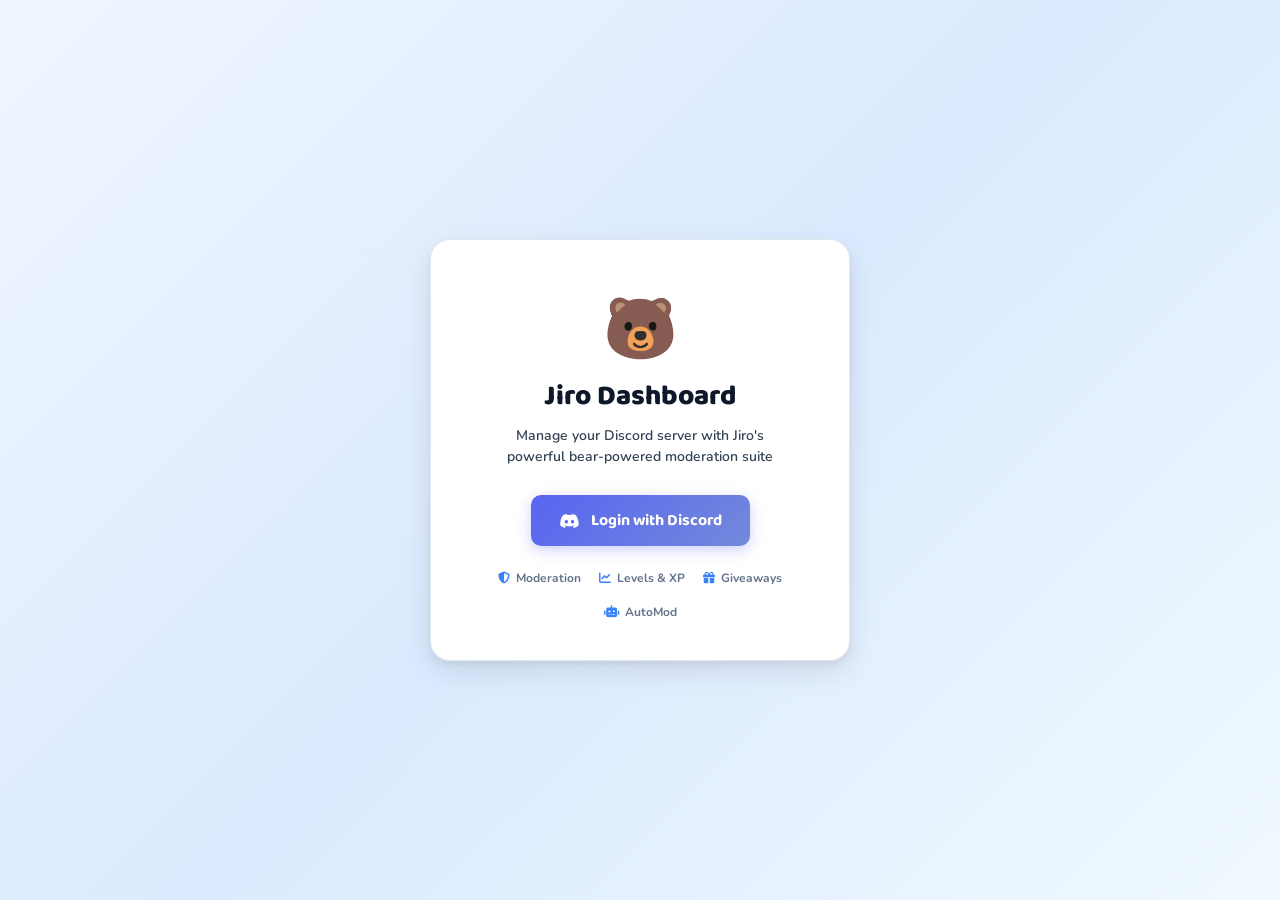
==== commit c453bbdd: "Replace repo with new project files" ====
--- a/index.html
+++ b/index.html
@@ -10,33 +10,46 @@
 <link rel="stylesheet" href="https://cdnjs.cloudflare.com/ajax/libs/font-awesome/6.5.0/css/all.min.css"/>
 <style>
   :root {
-    --sky:       #ddeeff;
-    --sky2:      #c8e6ff;
-    --blue:      #4a90d9;
-    --blue-mid:  #6aabef;
-    --blue-dark: #2c6fb5;
-    --cloud:     #f4f9ff;
-    --white:     #ffffff;
-    --text:      #1e2a45;
-    --text-soft: #4a6080;
-    --text-muted:#7a93b5;
-    --accent:    #5ba8f5;
-    --accent2:   #a8d8ff;
-    --warn:      #f59e42;
-    --danger:    #e05c6a;
-    --success:   #4bcf8a;
-    --card-bg:   rgba(255,255,255,0.78);
-    --card-border: rgba(100,170,240,0.25);
-    --shadow:    0 4px 24px rgba(74,144,217,0.13);
-    --shadow-lg: 0 8px 40px rgba(74,144,217,0.18);
-    --radius:    18px;
-    --radius-sm: 10px;
-  }
+    /* Core palette */
+    --sky:        #e8f2ff;
+    --sky2:       #d6eaff;
+    --blue:       #3b82f6;
+    --blue-mid:   #60a5fa;
+    --blue-dark:  #1d4ed8;
+    --blue-pale:  #eff6ff;
+    --cloud:      #f8fafc;
+    --white:      #ffffff;
+    --text:       #0f172a;
+    --text-soft:  #334155;
+    --text-muted: #64748b;
+    --accent:     #3b82f6;
+    --accent2:    #bfdbfe;
+    --warn:       #f59e0b;
+    --danger:     #ef4444;
+    --success:    #22c55e;
+    --purple:     #8b5cf6;
+
+    /* Surface */
+    --card-bg:     #ffffff;
+    --card-border: #e2e8f0;
+    --sidebar-bg:  #ffffff;
+    --body-bg:     #f1f5f9;
+
+    /* Shadows */
+    --shadow:    0 1px 3px rgba(0,0,0,0.06), 0 4px 16px rgba(15,23,42,0.06);
+    --shadow-lg: 0 4px 6px rgba(0,0,0,0.05), 0 10px 30px rgba(15,23,42,0.1);
+    --shadow-sm: 0 1px 2px rgba(0,0,0,0.05);
+
+    --radius:    14px;
+    --radius-sm: 8px;
+    --radius-xs: 6px;
+  }
+
   *,*::before,*::after{box-sizing:border-box;margin:0;padding:0}
   html{scroll-behavior:smooth}
   body{
     font-family:'Nunito',sans-serif;
-    background: linear-gradient(135deg, #ddeeff 0%, #c5e2ff 40%, #e8f4ff 70%, #d0eaff 100%);
+    background: var(--body-bg);
     min-height:100vh;
     color:var(--text);
     overflow-x:hidden;
@@ -46,13 +59,13 @@
   .bg-bubbles{position:fixed;inset:0;pointer-events:none;z-index:0;overflow:hidden}
   .bg-bubbles span{
     position:absolute;border-radius:50%;
-    background:rgba(255,255,255,0.35);
+    background:rgba(59,130,246,0.04);
     animation:float-up linear infinite;
   }
   @keyframes float-up{
     0%{transform:translateY(100vh) scale(0.8);opacity:0}
     10%{opacity:1}
-    90%{opacity:.6}
+    90%{opacity:.4}
     100%{transform:translateY(-10vh) scale(1.1);opacity:0}
   }
 
@@ -61,282 +74,333 @@
 
   /* ── SIDEBAR ── */
   .sidebar{
-    width:230px;min-width:230px;
-    background:rgba(255,255,255,0.72);
-    backdrop-filter:blur(18px);
-    border-right:1.5px solid var(--card-border);
+    width:220px;min-width:220px;
+    background:var(--sidebar-bg);
+    border-right:1px solid var(--card-border);
     display:flex;flex-direction:column;
-    padding:0 0 24px;
-    box-shadow:4px 0 24px rgba(74,144,217,0.08);
+    padding:0 0 20px;
+    box-shadow:1px 0 0 var(--card-border);
     transition:transform .3s;
+    overflow-y:auto;
   }
   .sidebar-logo{
-    padding:28px 24px 18px;
-    display:flex;align-items:center;gap:12px;
-    border-bottom:1.5px solid var(--card-border);
-    margin-bottom:12px;
+    padding:22px 20px 16px;
+    display:flex;align-items:center;gap:11px;
+    border-bottom:1px solid var(--card-border);
+    margin-bottom:8px;
   }
   .bear-icon{
-    width:46px;height:46px;
-    background:linear-gradient(135deg,#5ba8f5,#a8d8ff);
-    border-radius:50%;display:flex;align-items:center;justify-content:center;
-    font-size:22px;box-shadow:0 2px 12px rgba(91,168,245,0.4);
+    width:40px;height:40px;
+    background:linear-gradient(135deg,#3b82f6,#60a5fa);
+    border-radius:12px;
+    display:flex;align-items:center;justify-content:center;
+    font-size:20px;
+    box-shadow:0 2px 8px rgba(59,130,246,0.35);
     flex-shrink:0;
   }
   .logo-text{
     font-family:'Baloo 2',sans-serif;
-    font-size:22px;font-weight:800;
-    background:linear-gradient(90deg,#2c6fb5,#5ba8f5);
-    -webkit-background-clip:text;-webkit-text-fill-color:transparent;
+    font-size:20px;font-weight:800;
+    color:var(--text);
     line-height:1;
   }
-  .logo-sub{font-size:11px;color:var(--text-muted);font-weight:600;letter-spacing:.5px;margin-top:2px}
+  .logo-sub{
+    font-size:10px;color:var(--text-muted);
+    font-weight:700;letter-spacing:.8px;
+    text-transform:uppercase;margin-top:2px;
+  }
 
   .sidebar-section{
-    padding:6px 14px 4px;
-    font-size:10px;font-weight:800;letter-spacing:1.2px;
-    color:var(--text-muted);text-transform:uppercase;margin-top:8px;
+    padding:16px 16px 4px;
+    font-size:10px;font-weight:800;letter-spacing:1.4px;
+    color:var(--text-muted);text-transform:uppercase;
   }
   .nav-item{
-    display:flex;align-items:center;gap:11px;
-    padding:10px 18px;margin:1px 10px;
-    border-radius:12px;cursor:pointer;
-    font-size:14px;font-weight:700;color:var(--text-soft);
-    transition:all .18s;position:relative;
+    display:flex;align-items:center;gap:10px;
+    padding:9px 16px;margin:1px 8px;
+    border-radius:var(--radius-sm);cursor:pointer;
+    font-size:13.5px;font-weight:700;color:var(--text-soft);
+    transition:all .15s;position:relative;
     text-decoration:none;
   }
-  .nav-item:hover{background:rgba(91,168,245,0.13);color:var(--blue-dark)}
+  .nav-item:hover{
+    background:#f1f5f9;
+    color:var(--text);
+  }
   .nav-item.active{
-    background:linear-gradient(90deg,rgba(91,168,245,0.22),rgba(168,216,255,0.18));
+    background:var(--blue-pale);
     color:var(--blue-dark);
-    box-shadow:inset 3px 0 0 var(--blue);
-  }
-  .nav-item i{width:18px;text-align:center;font-size:13px;color:var(--blue)}
+  }
+  .nav-item.active i{color:var(--blue)}
+  .nav-item i{
+    width:18px;text-align:center;font-size:13px;
+    color:var(--text-muted);transition:color .15s;
+  }
+  .nav-item:hover i{color:var(--blue)}
   .nav-badge{
-    margin-left:auto;background:var(--accent);color:#fff;
-    font-size:10px;font-weight:800;padding:1px 7px;border-radius:20px;
+    margin-left:auto;
+    background:var(--blue);
+    color:#fff;
+    font-size:10px;font-weight:800;
+    padding:2px 7px;border-radius:20px;
+    min-width:20px;text-align:center;
   }
 
   .sidebar-user{
-    margin-top:auto;padding:14px 18px 0;
-    border-top:1.5px solid var(--card-border);
-    display:flex;align-items:center;gap:10px;
+    margin-top:auto;padding:14px 16px 0;
+    border-top:1px solid var(--card-border);
+    display:flex;align-items:center;gap:9px;
   }
   .sidebar-avatar{
-    width:36px;height:36px;border-radius:50%;
-    background:linear-gradient(135deg,#c5e2ff,#a8d8ff);
+    width:34px;height:34px;border-radius:50%;
+    background:linear-gradient(135deg,#dbeafe,#bfdbfe);
     display:flex;align-items:center;justify-content:center;
-    font-size:14px;color:var(--blue-dark);font-weight:800;overflow:hidden;
-    border:2px solid var(--accent2);
+    font-size:13px;color:var(--blue-dark);font-weight:800;overflow:hidden;
+    border:2px solid #bfdbfe;flex-shrink:0;
   }
   .sidebar-avatar img{width:100%;height:100%;object-fit:cover}
-  .sidebar-uname{font-size:13px;font-weight:800;color:var(--text)}
-  .sidebar-tag{font-size:11px;color:var(--text-muted)}
+  .sidebar-uname{font-size:13px;font-weight:800;color:var(--text);line-height:1.2}
+  .sidebar-tag{font-size:11px;color:var(--text-muted);margin-top:1px}
   .btn-logout{
     margin-left:auto;background:none;border:none;cursor:pointer;
-    color:var(--text-muted);font-size:14px;transition:color .18s;
-  }
-  .btn-logout:hover{color:var(--danger)}
+    color:var(--text-muted);font-size:14px;transition:color .15s;
+    padding:4px;border-radius:6px;
+  }
+  .btn-logout:hover{color:var(--danger);background:#fef2f2}
 
   /* ── MAIN ── */
-  .main{flex:1;display:flex;flex-direction:column;min-width:0}
+  .main{flex:1;display:flex;flex-direction:column;min-width:0;background:var(--body-bg)}
 
   /* ── TOPBAR ── */
   .topbar{
-    background:rgba(255,255,255,0.68);
-    backdrop-filter:blur(14px);
-    border-bottom:1.5px solid var(--card-border);
-    padding:14px 32px;
-    display:flex;align-items:center;gap:16px;
+    background:#ffffff;
+    border-bottom:1px solid var(--card-border);
+    padding:0 28px;
+    height:60px;
+    display:flex;align-items:center;gap:14px;
     position:sticky;top:0;z-index:10;
+    box-shadow:var(--shadow-sm);
   }
   .topbar-title{
     font-family:'Baloo 2',sans-serif;
-    font-size:20px;font-weight:800;color:var(--text);
-  }
-  .topbar-sub{font-size:13px;color:var(--text-muted);font-weight:600;margin-left:4px}
+    font-size:18px;font-weight:800;color:var(--text);
+  }
+  .topbar-sub{
+    font-size:12px;color:var(--text-muted);
+    font-weight:600;margin-left:6px;
+  }
   .topbar-guild{
     margin-left:auto;
     display:flex;align-items:center;gap:10px;
   }
   .guild-icon{
-    width:34px;height:34px;border-radius:10px;
-    background:linear-gradient(135deg,#5ba8f5,#a8d8ff);
+    width:32px;height:32px;border-radius:8px;
+    background:linear-gradient(135deg,#3b82f6,#60a5fa);
     display:flex;align-items:center;justify-content:center;
-    color:#fff;font-weight:800;font-size:13px;overflow:hidden;
+    color:#fff;font-weight:800;font-size:12px;overflow:hidden;
+    flex-shrink:0;
   }
   .guild-icon img{width:100%;height:100%;object-fit:cover}
-  .guild-name{font-size:14px;font-weight:800;color:var(--text)}
+  .guild-name{font-size:13px;font-weight:800;color:var(--text)}
   .guild-select{
-    border:1.5px solid var(--card-border);border-radius:10px;
-    padding:6px 12px;font-family:'Nunito',sans-serif;
-    font-size:13px;font-weight:700;background:rgba(255,255,255,0.8);
+    border:1px solid var(--card-border);border-radius:var(--radius-sm);
+    padding:7px 12px;font-family:'Nunito',sans-serif;
+    font-size:13px;font-weight:700;background:#fff;
     color:var(--text);cursor:pointer;outline:none;
-  }
+    transition:border-color .15s;
+    box-shadow:var(--shadow-sm);
+  }
+  .guild-select:focus{border-color:var(--blue)}
 
   /* ── CONTENT ── */
-  .content{padding:28px 32px;flex:1}
+  .content{padding:24px 28px;flex:1}
 
   /* ── LOGIN PAGE ── */
   #login-page{
     position:fixed;inset:0;z-index:100;
-    background:linear-gradient(135deg,#ddeeff 0%,#c5e2ff 50%,#e8f4ff 100%);
+    background:linear-gradient(135deg,#eff6ff 0%,#dbeafe 50%,#f0f9ff 100%);
     display:flex;align-items:center;justify-content:center;
     flex-direction:column;gap:0;
   }
   .login-card{
-    background:rgba(255,255,255,0.85);
-    backdrop-filter:blur(20px);
-    border:2px solid rgba(91,168,245,0.25);
-    border-radius:28px;
-    padding:52px 60px 44px;
+    background:#ffffff;
+    border:1px solid var(--card-border);
+    border-radius:20px;
+    padding:48px 56px 40px;
     text-align:center;
-    box-shadow:0 16px 60px rgba(74,144,217,0.16);
-    max-width:440px;width:90%;
-    animation:card-drop .6s cubic-bezier(.34,1.56,.64,1) both;
-  }
-  @keyframes card-drop{from{transform:translateY(-40px);opacity:0}to{transform:none;opacity:1}}
-  .login-bear{font-size:64px;margin-bottom:4px;animation:bear-bob 2.4s ease-in-out infinite}
+    box-shadow:var(--shadow-lg);
+    max-width:420px;width:90%;
+    animation:card-drop .5s cubic-bezier(.34,1.56,.64,1) both;
+  }
+  @keyframes card-drop{from{transform:translateY(-30px);opacity:0}to{transform:none;opacity:1}}
+  .login-bear{font-size:60px;margin-bottom:4px;animation:bear-bob 2.4s ease-in-out infinite}
   @keyframes bear-bob{0%,100%{transform:translateY(0)}50%{transform:translateY(-8px)}}
   .login-title{
-    font-family:'Baloo 2',sans-serif;font-size:32px;font-weight:800;
-    background:linear-gradient(90deg,#2c6fb5,#5ba8f5);
-    -webkit-background-clip:text;-webkit-text-fill-color:transparent;
+    font-family:'Baloo 2',sans-serif;font-size:28px;font-weight:800;
+    color:var(--text);
     margin-bottom:6px;
   }
-  .login-sub{font-size:14px;color:var(--text-soft);font-weight:600;margin-bottom:32px;line-height:1.5}
+  .login-sub{font-size:14px;color:var(--text-soft);font-weight:600;margin-bottom:28px;line-height:1.5}
   .btn-discord{
     display:inline-flex;align-items:center;gap:12px;
     background:linear-gradient(135deg,#5865F2,#7289da);
-    color:#fff;padding:14px 32px;border-radius:14px;
-    font-family:'Baloo 2',sans-serif;font-size:17px;font-weight:700;
+    color:#fff;padding:13px 28px;border-radius:10px;
+    font-family:'Baloo 2',sans-serif;font-size:16px;font-weight:700;
     cursor:pointer;border:none;transition:all .2s;
-    box-shadow:0 4px 18px rgba(88,101,242,0.35);text-decoration:none;
-  }
-  .btn-discord:hover{transform:translateY(-2px);box-shadow:0 8px 28px rgba(88,101,242,0.45)}
+    box-shadow:0 4px 14px rgba(88,101,242,0.3);text-decoration:none;
+  }
+  .btn-discord:hover{transform:translateY(-2px);box-shadow:0 8px 24px rgba(88,101,242,0.4)}
   .login-features{
-    display:flex;gap:20px;margin-top:28px;justify-content:center;
+    display:flex;gap:18px;margin-top:24px;justify-content:center;
     flex-wrap:wrap;
   }
   .login-feat{
-    display:flex;align-items:center;gap:7px;
+    display:flex;align-items:center;gap:6px;
     font-size:12px;color:var(--text-muted);font-weight:700;
   }
-  .login-feat i{color:var(--blue);font-size:13px}
+  .login-feat i{color:var(--blue);font-size:12px}
 
   /* ── CARDS ── */
   .card{
     background:var(--card-bg);
-    backdrop-filter:blur(12px);
-    border:1.5px solid var(--card-border);
+    border:1px solid var(--card-border);
     border-radius:var(--radius);
-    padding:24px;
+    padding:22px 24px;
     box-shadow:var(--shadow);
-    transition:box-shadow .2s;
+    transition:box-shadow .2s, transform .2s;
   }
   .card:hover{box-shadow:var(--shadow-lg)}
   .card-title{
     font-family:'Baloo 2',sans-serif;
-    font-size:16px;font-weight:800;color:var(--text);
-    display:flex;align-items:center;gap:9px;margin-bottom:18px;
-  }
-  .card-title i{color:var(--blue);font-size:15px}
+    font-size:15px;font-weight:800;color:var(--text);
+    display:flex;align-items:center;gap:8px;margin-bottom:16px;
+  }
+  .card-title i{color:var(--blue);font-size:14px}
 
   /* ── STAT GRID ── */
-  .stat-grid{display:grid;grid-template-columns:repeat(auto-fill,minmax(160px,1fr));gap:16px;margin-bottom:24px}
+  .stat-grid{display:grid;grid-template-columns:repeat(auto-fill,minmax(155px,1fr));gap:14px;margin-bottom:22px}
   .stat-card{
     background:var(--card-bg);
-    backdrop-filter:blur(12px);
-    border:1.5px solid var(--card-border);
-    border-radius:16px;padding:18px 20px;
+    border:1px solid var(--card-border);
+    border-radius:var(--radius);padding:18px 20px 14px;
     box-shadow:var(--shadow);
-    display:flex;flex-direction:column;gap:4px;
+    display:flex;flex-direction:column;gap:3px;
     transition:transform .18s,box-shadow .18s;
-  }
-  .stat-card:hover{transform:translateY(-3px);box-shadow:var(--shadow-lg)}
+    position:relative;overflow:hidden;
+  }
+  .stat-card::after{
+    content:'';position:absolute;top:0;left:0;right:0;height:3px;
+    background:linear-gradient(90deg,var(--blue),var(--blue-mid));
+    opacity:0;transition:opacity .2s;
+  }
+  .stat-card:hover{transform:translateY(-2px);box-shadow:var(--shadow-lg)}
+  .stat-card:hover::after{opacity:1}
   .stat-icon{
-    width:36px;height:36px;border-radius:10px;
+    width:34px;height:34px;border-radius:var(--radius-sm);
     display:flex;align-items:center;justify-content:center;
-    font-size:15px;margin-bottom:6px;
-  }
-  .stat-label{font-size:11px;font-weight:800;color:var(--text-muted);text-transform:uppercase;letter-spacing:.6px}
-  .stat-value{font-family:'Baloo 2',sans-serif;font-size:26px;font-weight:800;color:var(--text)}
-  .stat-sub{font-size:11px;color:var(--text-muted);font-weight:600}
+    font-size:14px;margin-bottom:8px;
+  }
+  .stat-label{font-size:11px;font-weight:700;color:var(--text-muted);text-transform:uppercase;letter-spacing:.7px}
+  .stat-value{font-family:'Baloo 2',sans-serif;font-size:28px;font-weight:800;color:var(--text);line-height:1.1}
+  .stat-sub{font-size:11px;color:var(--text-muted);font-weight:600;margin-top:2px}
 
   /* ── GRID LAYOUTS ── */
-  .grid-2{display:grid;grid-template-columns:1fr 1fr;gap:20px}
-  .grid-3{display:grid;grid-template-columns:1fr 1fr 1fr;gap:20px}
+  .grid-2{display:grid;grid-template-columns:1fr 1fr;gap:18px}
+  .grid-3{display:grid;grid-template-columns:1fr 1fr 1fr;gap:18px}
   @media(max-width:900px){.grid-2,.grid-3{grid-template-columns:1fr}.sidebar{display:none}}
 
   /* ── TABLES ── */
   table{width:100%;border-collapse:collapse;font-size:13px}
-  th{text-align:left;padding:8px 12px;font-size:10px;font-weight:800;
-     color:var(--text-muted);text-transform:uppercase;letter-spacing:.7px;
-     border-bottom:1.5px solid var(--card-border)}
-  td{padding:10px 12px;border-bottom:1px solid rgba(100,170,240,0.1);font-weight:600}
+  th{
+    text-align:left;padding:10px 14px;
+    font-size:10.5px;font-weight:700;
+    color:var(--text-muted);text-transform:uppercase;letter-spacing:.8px;
+    background:#f8fafc;
+    border-bottom:1px solid var(--card-border);
+  }
+  th:first-child{border-radius:var(--radius-sm) 0 0 0}
+  th:last-child{border-radius:0 var(--radius-sm) 0 0}
+  td{padding:11px 14px;border-bottom:1px solid #f1f5f9;font-weight:600;color:var(--text-soft)}
   tr:last-child td{border-bottom:none}
-  tr:hover td{background:rgba(91,168,245,0.05)}
+  tr:hover td{background:#fafbfd}
 
   /* ── BADGES ── */
   .badge{
     display:inline-flex;align-items:center;gap:4px;
-    padding:3px 10px;border-radius:20px;font-size:11px;font-weight:800;
-  }
-  .badge-green{background:rgba(75,207,138,0.15);color:#1a9960}
-  .badge-red{background:rgba(224,92,106,0.15);color:#c0394a}
-  .badge-blue{background:rgba(91,168,245,0.15);color:#2c6fb5}
-  .badge-warn{background:rgba(245,158,66,0.15);color:#b8620a}
-  .badge-gray{background:rgba(122,147,181,0.15);color:#4a6080}
+    padding:3px 9px;border-radius:6px;font-size:11px;font-weight:700;
+  }
+  .badge-green{background:#f0fdf4;color:#15803d;border:1px solid #bbf7d0}
+  .badge-red{background:#fef2f2;color:#dc2626;border:1px solid #fecaca}
+  .badge-blue{background:#eff6ff;color:#1d4ed8;border:1px solid #bfdbfe}
+  .badge-warn{background:#fffbeb;color:#b45309;border:1px solid #fde68a}
+  .badge-gray{background:#f8fafc;color:#475569;border:1px solid #e2e8f0}
 
   /* ── TOGGLE ── */
-  .toggle-row{display:flex;align-items:center;justify-content:space-between;padding:10px 0;border-bottom:1px solid rgba(100,170,240,0.1)}
+  .toggle-row{
+    display:flex;align-items:center;justify-content:space-between;
+    padding:12px 0;border-bottom:1px solid #f1f5f9;
+  }
   .toggle-row:last-child{border-bottom:none}
   .toggle-label{font-size:14px;font-weight:700;color:var(--text)}
   .toggle-desc{font-size:12px;color:var(--text-muted);font-weight:600;margin-top:2px}
   .toggle{
-    position:relative;width:42px;height:23px;flex-shrink:0;
+    position:relative;width:40px;height:22px;flex-shrink:0;
   }
   .toggle input{opacity:0;width:0;height:0}
   .slider{
-    position:absolute;inset:0;border-radius:23px;cursor:pointer;
-    background:#c5d8f0;transition:.25s;
+    position:absolute;inset:0;border-radius:22px;cursor:pointer;
+    background:#e2e8f0;transition:.2s;
   }
   .slider:before{
     content:'';position:absolute;
-    width:17px;height:17px;left:3px;bottom:3px;
-    border-radius:50%;background:#fff;transition:.25s;
-    box-shadow:0 1px 4px rgba(0,0,0,0.18);
+    width:16px;height:16px;left:3px;bottom:3px;
+    border-radius:50%;background:#fff;transition:.2s;
+    box-shadow:0 1px 3px rgba(0,0,0,0.15);
   }
   input:checked + .slider{background:var(--blue)}
-  input:checked + .slider:before{transform:translateX(19px)}
+  input:checked + .slider:before{transform:translateX(18px)}
 
   /* ── INPUTS ── */
   .input-group{margin-bottom:14px}
-  .input-label{font-size:12px;font-weight:800;color:var(--text-soft);margin-bottom:5px;display:block;text-transform:uppercase;letter-spacing:.5px}
+  .input-label{
+    font-size:11.5px;font-weight:700;color:var(--text-soft);
+    margin-bottom:5px;display:block;
+    text-transform:uppercase;letter-spacing:.5px;
+  }
   .inp{
-    width:100%;padding:9px 14px;border-radius:10px;
-    border:1.5px solid var(--card-border);
-    font-family:'Nunito',sans-serif;font-size:13px;font-weight:700;
-    background:rgba(255,255,255,0.85);color:var(--text);
-    outline:none;transition:border-color .18s;
-  }
-  .inp:focus{border-color:var(--blue)}
+    width:100%;padding:9px 13px;
+    border-radius:var(--radius-sm);
+    border:1px solid var(--card-border);
+    font-family:'Nunito',sans-serif;font-size:13px;font-weight:600;
+    background:#fff;color:var(--text);
+    outline:none;transition:border-color .15s, box-shadow .15s;
+  }
+  .inp:focus{border-color:var(--blue);box-shadow:0 0 0 3px rgba(59,130,246,0.12)}
   select.inp{cursor:pointer}
 
   /* ── BUTTONS ── */
   .btn{
-    display:inline-flex;align-items:center;gap:8px;
-    padding:9px 20px;border-radius:10px;font-family:'Nunito',sans-serif;
-    font-size:13px;font-weight:800;cursor:pointer;border:none;transition:all .18s;
-  }
-  .btn-primary{background:linear-gradient(135deg,#4a90d9,#5ba8f5);color:#fff;box-shadow:0 3px 12px rgba(74,144,217,0.3)}
-  .btn-primary:hover{transform:translateY(-1px);box-shadow:0 5px 18px rgba(74,144,217,0.4)}
-  .btn-danger{background:linear-gradient(135deg,#e05c6a,#f58090);color:#fff}
-  .btn-danger:hover{transform:translateY(-1px)}
-  .btn-ghost{background:rgba(91,168,245,0.12);color:var(--blue-dark);border:1.5px solid var(--card-border)}
-  .btn-ghost:hover{background:rgba(91,168,245,0.22)}
-  .btn-sm{padding:6px 14px;font-size:12px}
-  .btn-success{background:linear-gradient(135deg,#3db877,#4bcf8a);color:#fff}
+    display:inline-flex;align-items:center;gap:7px;
+    padding:9px 18px;border-radius:var(--radius-sm);
+    font-family:'Nunito',sans-serif;
+    font-size:13px;font-weight:700;cursor:pointer;border:none;
+    transition:all .15s;
+  }
+  .btn-primary{
+    background:var(--blue);color:#fff;
+    box-shadow:0 1px 3px rgba(59,130,246,0.3);
+  }
+  .btn-primary:hover{background:#2563eb;transform:translateY(-1px);box-shadow:0 4px 12px rgba(59,130,246,0.35)}
+  .btn-danger{background:var(--danger);color:#fff;box-shadow:0 1px 3px rgba(239,68,68,0.25)}
+  .btn-danger:hover{background:#dc2626;transform:translateY(-1px)}
+  .btn-ghost{
+    background:#f8fafc;color:var(--text-soft);
+    border:1px solid var(--card-border);
+  }
+  .btn-ghost:hover{background:#f1f5f9;color:var(--text)}
+  .btn-sm{padding:6px 13px;font-size:12px}
+  .btn-success{background:var(--success);color:#fff;box-shadow:0 1px 3px rgba(34,197,94,0.25)}
+  .btn-success:hover{background:#16a34a;transform:translateY(-1px)}
 
   /* ── SECTION PAGES ── */
   .page{display:none}
@@ -345,192 +409,218 @@
   /* ── SECTION HEADER ── */
   .section-header{
     display:flex;align-items:center;justify-content:space-between;
-    margin-bottom:22px;
+    margin-bottom:20px;
   }
   .section-title{
-    font-family:'Baloo 2',sans-serif;font-size:22px;font-weight:800;
-    color:var(--text);display:flex;align-items:center;gap:10px;
-  }
-  .section-title i{color:var(--blue);font-size:20px}
+    font-family:'Baloo 2',sans-serif;font-size:20px;font-weight:800;
+    color:var(--text);display:flex;align-items:center;gap:9px;
+  }
+  .section-title i{color:var(--blue);font-size:18px}
 
   /* ── LEADERBOARD ── */
   .lb-row{
-    display:flex;align-items:center;gap:14px;padding:10px 0;
-    border-bottom:1px solid rgba(100,170,240,0.1);
+    display:flex;align-items:center;gap:12px;padding:10px 0;
+    border-bottom:1px solid #f1f5f9;
   }
   .lb-row:last-child{border-bottom:none}
   .lb-rank{
-    width:28px;height:28px;border-radius:50%;
+    width:26px;height:26px;border-radius:50%;
     display:flex;align-items:center;justify-content:center;
-    font-size:12px;font-weight:900;flex-shrink:0;
-  }
-  .lb-rank.gold{background:linear-gradient(135deg,#f5c842,#f59e42);color:#fff}
-  .lb-rank.silver{background:linear-gradient(135deg,#b0bec5,#90a4ae);color:#fff}
-  .lb-rank.bronze{background:linear-gradient(135deg,#cd7f32,#a0522d);color:#fff}
-  .lb-rank.other{background:rgba(91,168,245,0.12);color:var(--blue-dark)}
+    font-size:11px;font-weight:800;flex-shrink:0;
+  }
+  .lb-rank.gold{background:linear-gradient(135deg,#fbbf24,#f59e0b);color:#fff}
+  .lb-rank.silver{background:linear-gradient(135deg,#94a3b8,#64748b);color:#fff}
+  .lb-rank.bronze{background:linear-gradient(135deg,#d97706,#92400e);color:#fff}
+  .lb-rank.other{background:#f1f5f9;color:var(--text-muted)}
   .lb-avatar{
-    width:34px;height:34px;border-radius:50%;
-    background:linear-gradient(135deg,#c5e2ff,#a8d8ff);
+    width:32px;height:32px;border-radius:50%;
+    background:linear-gradient(135deg,#dbeafe,#bfdbfe);
     display:flex;align-items:center;justify-content:center;
-    font-weight:800;font-size:13px;color:var(--blue-dark);
+    font-weight:800;font-size:12px;color:var(--blue-dark);
     flex-shrink:0;
   }
-  .lb-name{font-size:13px;font-weight:800;color:var(--text)}
-  .lb-xp{font-size:12px;color:var(--text-muted);font-weight:700}
-  .lb-bar-wrap{flex:1;height:6px;background:rgba(91,168,245,0.12);border-radius:3px;margin:0 10px}
-  .lb-bar{height:100%;border-radius:3px;background:linear-gradient(90deg,#4a90d9,#a8d8ff)}
+  .lb-name{font-size:13px;font-weight:700;color:var(--text)}
+  .lb-xp{font-size:11px;color:var(--text-muted);font-weight:600}
+  .lb-bar-wrap{flex:1;height:5px;background:#f1f5f9;border-radius:3px;margin:0 8px}
+  .lb-bar{height:100%;border-radius:3px;background:linear-gradient(90deg,var(--blue),var(--blue-mid))}
   .lb-level{
-    font-family:'Baloo 2',sans-serif;font-size:14px;font-weight:800;
+    font-family:'Baloo 2',sans-serif;font-size:13px;font-weight:800;
     color:var(--blue);flex-shrink:0;
   }
 
   /* ── WARN LIST ── */
   .warn-item{
     display:flex;align-items:flex-start;gap:12px;
-    padding:12px 0;border-bottom:1px solid rgba(100,170,240,0.1);
+    padding:12px 0;border-bottom:1px solid #f1f5f9;
   }
   .warn-icon{
-    width:34px;height:34px;border-radius:10px;
-    background:rgba(224,92,106,0.1);
+    width:32px;height:32px;border-radius:var(--radius-sm);
+    background:#fef2f2;
     display:flex;align-items:center;justify-content:center;
-    color:var(--danger);font-size:14px;flex-shrink:0;margin-top:1px;
-  }
-  .warn-user{font-size:13px;font-weight:800;color:var(--text)}
+    color:var(--danger);font-size:13px;flex-shrink:0;margin-top:1px;
+  }
+  .warn-user{font-size:13px;font-weight:700;color:var(--text)}
   .warn-reason{font-size:12px;color:var(--text-soft);font-weight:600;margin-top:2px}
   .warn-meta{font-size:11px;color:var(--text-muted);font-weight:600;margin-top:3px}
 
   /* ── GIVEAWAY ── */
   .giveaway-card{
-    background:linear-gradient(135deg,rgba(91,168,245,0.1),rgba(168,216,255,0.15));
-    border:1.5px solid rgba(91,168,245,0.25);
-    border-radius:14px;padding:16px 18px;margin-bottom:12px;
-  }
-  .giveaway-prize{font-family:'Baloo 2',sans-serif;font-size:16px;font-weight:800;color:var(--text)}
-  .giveaway-meta{font-size:12px;color:var(--text-soft);font-weight:600;margin-top:4px}
+    background:#f8fafc;
+    border:1px solid var(--card-border);
+    border-radius:var(--radius-sm);padding:14px 16px;margin-bottom:10px;
+    transition:border-color .15s;
+  }
+  .giveaway-card:hover{border-color:var(--blue-mid)}
+  .giveaway-prize{font-family:'Baloo 2',sans-serif;font-size:15px;font-weight:800;color:var(--text)}
+  .giveaway-meta{font-size:12px;color:var(--text-soft);font-weight:600;margin-top:3px}
   .giveaway-footer{display:flex;align-items:center;justify-content:space-between;margin-top:10px}
 
   /* ── LOG FEED ── */
   .log-item{
-    display:flex;align-items:center;gap:11px;
-    padding:8px 0;border-bottom:1px solid rgba(100,170,240,0.08);
+    display:flex;align-items:center;gap:10px;
+    padding:9px 0;border-bottom:1px solid #f8fafc;
     font-size:13px;
   }
-  .log-dot{width:8px;height:8px;border-radius:50%;flex-shrink:0}
+  .log-dot{width:7px;height:7px;border-radius:50%;flex-shrink:0}
   .log-dot.ban{background:var(--danger)}
   .log-dot.kick{background:var(--warn)}
   .log-dot.join{background:var(--success)}
   .log-dot.leave{background:var(--text-muted)}
-  .log-dot.warn{background:#f59e42}
-  .log-dot.mute{background:#9b59b6}
+  .log-dot.warn{background:#f59e0b}
+  .log-dot.mute{background:var(--purple)}
   .log-dot.edit{background:var(--blue)}
-  .log-time{font-size:11px;color:var(--text-muted);font-weight:700;flex-shrink:0;min-width:45px}
+  .log-time{font-size:11px;color:var(--text-muted);font-weight:700;flex-shrink:0;min-width:44px}
   .log-text{color:var(--text-soft);font-weight:600}
-  .log-text strong{color:var(--text);font-weight:800}
+  .log-text strong{color:var(--text);font-weight:700}
 
   /* ── QUICK ACTIONS ── */
-  .action-grid{display:grid;grid-template-columns:repeat(auto-fill,minmax(130px,1fr));gap:12px}
+  .action-grid{display:grid;grid-template-columns:repeat(auto-fill,minmax(120px,1fr));gap:10px}
   .action-btn{
-    background:var(--card-bg);border:1.5px solid var(--card-border);
-    border-radius:14px;padding:18px 14px;
-    display:flex;flex-direction:column;align-items:center;gap:8px;
-    cursor:pointer;transition:all .18s;text-align:center;
-    font-size:13px;font-weight:700;color:var(--text-soft);
-  }
-  .action-btn:hover{background:rgba(91,168,245,0.1);border-color:rgba(91,168,245,0.4);color:var(--blue-dark);transform:translateY(-2px)}
-  .action-btn i{font-size:22px;color:var(--blue)}
+    background:#f8fafc;
+    border:1px solid var(--card-border);
+    border-radius:var(--radius-sm);padding:16px 12px;
+    display:flex;flex-direction:column;align-items:center;gap:7px;
+    cursor:pointer;transition:all .15s;text-align:center;
+    font-size:12.5px;font-weight:700;color:var(--text-soft);
+  }
+  .action-btn:hover{
+    background:var(--blue-pale);
+    border-color:#bfdbfe;
+    color:var(--blue-dark);
+    transform:translateY(-2px);
+    box-shadow:0 4px 12px rgba(59,130,246,0.12);
+  }
+  .action-btn i{font-size:20px;color:var(--blue)}
 
   /* ── MODAL ── */
   .modal-backdrop{
-    position:fixed;inset:0;background:rgba(30,42,69,0.35);
-    backdrop-filter:blur(4px);z-index:200;
+    position:fixed;inset:0;background:rgba(15,23,42,0.4);
+    backdrop-filter:blur(3px);z-index:200;
     display:flex;align-items:center;justify-content:center;
     opacity:0;pointer-events:none;transition:opacity .2s;
   }
   .modal-backdrop.open{opacity:1;pointer-events:all}
   .modal{
-    background:rgba(255,255,255,0.96);border:1.5px solid var(--card-border);
-    border-radius:22px;padding:32px;max-width:480px;width:92%;
-    box-shadow:0 20px 60px rgba(74,144,217,0.2);
-    transform:scale(.94);transition:transform .2s;
+    background:#fff;
+    border:1px solid var(--card-border);
+    border-radius:16px;padding:28px;max-width:460px;width:92%;
+    box-shadow:0 20px 50px rgba(15,23,42,0.15);
+    transform:scale(.95);transition:transform .2s;
   }
   .modal-backdrop.open .modal{transform:scale(1)}
-  .modal-title{font-family:'Baloo 2',sans-serif;font-size:18px;font-weight:800;color:var(--text);margin-bottom:18px}
-  .modal-close{float:right;cursor:pointer;color:var(--text-muted);background:none;border:none;font-size:18px;margin-top:-4px}
+  .modal-title{
+    font-family:'Baloo 2',sans-serif;font-size:17px;font-weight:800;
+    color:var(--text);margin-bottom:16px;
+  }
+  .modal-close{
+    float:right;cursor:pointer;color:var(--text-muted);
+    background:#f1f5f9;border:none;font-size:14px;
+    width:28px;height:28px;border-radius:6px;
+    display:inline-flex;align-items:center;justify-content:center;
+    margin-top:-2px;transition:all .15s;
+  }
+  .modal-close:hover{background:#fee2e2;color:var(--danger)}
 
   /* ── TOAST ── */
-  .toast-container{position:fixed;bottom:24px;right:24px;z-index:999;display:flex;flex-direction:column;gap:8px}
+  .toast-container{position:fixed;bottom:22px;right:22px;z-index:999;display:flex;flex-direction:column;gap:8px}
   .toast{
-    background:rgba(255,255,255,0.96);border:1.5px solid var(--card-border);
-    border-radius:14px;padding:12px 18px;
+    background:#fff;
+    border:1px solid var(--card-border);
+    border-radius:10px;padding:11px 16px;
     display:flex;align-items:center;gap:10px;
-    box-shadow:0 6px 24px rgba(74,144,217,0.18);
+    box-shadow:var(--shadow-lg);
     font-size:13px;font-weight:700;color:var(--text);
-    animation:toast-in .3s ease both;min-width:220px;
-  }
-  @keyframes toast-in{from{transform:translateX(60px);opacity:0}to{transform:none;opacity:1}}
-  .toast i{font-size:15px}
+    animation:toast-in .25s ease both;min-width:210px;
+  }
+  @keyframes toast-in{from{transform:translateX(50px);opacity:0}to{transform:none;opacity:1}}
+  .toast i{font-size:14px}
   .toast.success i{color:var(--success)}
   .toast.error i{color:var(--danger)}
   .toast.info i{color:var(--blue)}
 
   /* ── LOADING ── */
   .spinner{
-    width:32px;height:32px;border:3px solid rgba(91,168,245,0.2);
-    border-top-color:var(--blue);border-radius:50%;
-    animation:spin .7s linear infinite;margin:40px auto;
+    width:28px;height:28px;
+    border:2.5px solid #e2e8f0;
+    border-top-color:var(--blue);
+    border-radius:50%;
+    animation:spin .65s linear infinite;margin:36px auto;
   }
   @keyframes spin{to{transform:rotate(360deg)}}
-  .loading-text{text-align:center;color:var(--text-muted);font-weight:700;font-size:14px;margin-top:8px}
+  .loading-text{text-align:center;color:var(--text-muted);font-weight:700;font-size:13px;margin-top:8px}
 
   /* ── EMPTY STATE ── */
-  .empty{text-align:center;padding:40px 20px;color:var(--text-muted)}
-  .empty i{font-size:38px;margin-bottom:12px;color:var(--accent2)}
-  .empty p{font-size:14px;font-weight:700}
+  .empty{text-align:center;padding:36px 20px;color:var(--text-muted)}
+  .empty i{font-size:34px;margin-bottom:10px;color:#cbd5e1;display:block}
+  .empty p{font-size:13px;font-weight:700}
 
   /* ── MISC ── */
-  .divider{height:1px;background:var(--card-border);margin:16px 0}
+  .divider{height:1px;background:var(--card-border);margin:14px 0}
   .flex-center{display:flex;align-items:center}
   .gap-8{gap:8px}
   .ml-auto{margin-left:auto}
   .mt-4{margin-top:16px}
-  .progress-wrap{height:8px;background:rgba(91,168,245,0.12);border-radius:4px;overflow:hidden}
-  .progress-bar{height:100%;border-radius:4px;background:linear-gradient(90deg,#4a90d9,#a8d8ff);transition:width .6s ease}
+  .progress-wrap{height:7px;background:#f1f5f9;border-radius:4px;overflow:hidden}
+  .progress-bar{height:100%;border-radius:4px;background:linear-gradient(90deg,var(--blue),var(--blue-mid));transition:width .5s ease}
 
   /* ── MOBILE MENU ── */
-  .menu-toggle{display:none;background:none;border:none;font-size:20px;color:var(--blue-dark);cursor:pointer;margin-right:8px}
+  .menu-toggle{display:none;background:none;border:none;font-size:18px;color:var(--text-soft);cursor:pointer;margin-right:4px;padding:4px}
   @media(max-width:900px){
     .menu-toggle{display:block}
     .sidebar{position:fixed;left:0;top:0;bottom:0;z-index:50;transform:translateX(-100%)}
-    .sidebar.open{transform:none;box-shadow:4px 0 40px rgba(74,144,217,0.18)}
+    .sidebar.open{transform:none;box-shadow:4px 0 30px rgba(15,23,42,0.12)}
     .content{padding:16px}
-    .topbar{padding:12px 16px}
-  }
-
-  .pill-tabs{display:flex;gap:6px;margin-bottom:20px;flex-wrap:wrap}
+    .topbar{padding:0 16px}
+  }
+
+  .pill-tabs{display:flex;gap:5px;margin-bottom:18px;flex-wrap:wrap}
   .pill-tab{
-    padding:6px 16px;border-radius:20px;font-size:13px;font-weight:800;
-    cursor:pointer;border:1.5px solid var(--card-border);
-    background:transparent;color:var(--text-soft);transition:all .18s;
-  }
-  .pill-tab.active{background:linear-gradient(135deg,#4a90d9,#5ba8f5);color:#fff;border-color:transparent}
-
-  .xp-bar-outer{height:10px;background:rgba(91,168,245,0.12);border-radius:5px;overflow:hidden;margin:6px 0}
-  .xp-bar-inner{height:100%;border-radius:5px;background:linear-gradient(90deg,#4a90d9,#a8d8ff)}
+    padding:6px 14px;border-radius:20px;font-size:12.5px;font-weight:700;
+    cursor:pointer;border:1px solid var(--card-border);
+    background:#fff;color:var(--text-soft);transition:all .15s;
+  }
+  .pill-tab.active{background:var(--blue);color:#fff;border-color:var(--blue)}
+  .pill-tab:hover:not(.active){background:#f1f5f9;color:var(--text)}
+
+  .xp-bar-outer{height:8px;background:#f1f5f9;border-radius:4px;overflow:hidden;margin:6px 0}
+  .xp-bar-inner{height:100%;border-radius:4px;background:linear-gradient(90deg,var(--blue),var(--blue-mid))}
 
   .shopitem{
-    background:rgba(255,255,255,0.7);border:1.5px solid var(--card-border);
-    border-radius:14px;padding:14px;display:flex;align-items:center;gap:12px;
-    margin-bottom:10px;
-  }
+    background:#f8fafc;border:1px solid var(--card-border);
+    border-radius:var(--radius-sm);padding:12px 14px;
+    display:flex;align-items:center;gap:11px;
+    margin-bottom:8px;transition:border-color .15s;
+  }
+  .shopitem:hover{border-color:var(--blue-mid)}
   .shopitem-icon{
-    width:40px;height:40px;border-radius:10px;
-    background:linear-gradient(135deg,#c5e2ff,#a8d8ff);
+    width:38px;height:38px;border-radius:var(--radius-sm);
+    background:linear-gradient(135deg,#dbeafe,#bfdbfe);
     display:flex;align-items:center;justify-content:center;
-    font-size:18px;flex-shrink:0;
-  }
-  .shopitem-name{font-size:14px;font-weight:800;color:var(--text)}
-  .shopitem-cost{font-size:12px;color:var(--text-muted);font-weight:700}
-  .coin-icon{color:#f5c842}
+    font-size:16px;flex-shrink:0;
+  }
+  .shopitem-name{font-size:13.5px;font-weight:700;color:var(--text)}
+  .shopitem-cost{font-size:12px;color:var(--text-muted);font-weight:600}
+  .coin-icon{color:#f59e0b}
 </style>
 </head>
 <body>
@@ -640,7 +730,7 @@
           <div class="stat-card"><div class="stat-icon" style="background:rgba(75,207,138,0.15)"><i class="fa fa-circle-check" style="color:var(--success)"></i></div><div class="stat-label">Online</div><div class="stat-value" id="stat-online">—</div></div>
           <div class="stat-card"><div class="stat-icon" style="background:rgba(224,92,106,0.15)"><i class="fa fa-triangle-exclamation" style="color:var(--danger)"></i></div><div class="stat-label">Warnings Today</div><div class="stat-value" id="stat-warns">—</div></div>
           <div class="stat-card"><div class="stat-icon" style="background:rgba(245,158,66,0.15)"><i class="fa fa-gift" style="color:var(--warn)"></i></div><div class="stat-label">Active Giveaways</div><div class="stat-value" id="stat-giveaways">—</div></div>
-          <div class="stat-card"><div class="stat-icon" style="background:rgba(155,89,182,0.15)"><i class="fa fa-star" style="color:#9b59b6"></i></div><div class="stat-label">Messages Today</div><div class="stat-value" id="stat-messages">—</div></div>
+          <div class="stat-card"><div class="stat-icon" style="background:rgba(155,89,182,0.15)"><i class="fa fa-star" style="color:#9b59b6"></i></div><div class="stat-label">Actions Today</div><div class="stat-value" id="stat-messages">—</div></div>
           <div class="stat-card"><div class="stat-icon" style="background:rgba(91,168,245,0.15)"><i class="fa fa-coins" style="color:var(--blue)"></i></div><div class="stat-label">NixCoins Circulating</div><div class="stat-value" id="stat-coins">—</div></div>
         </div>
 
@@ -1258,11 +1348,10 @@
     document.getElementById('stat-giveaways').textContent = gws.length;
   } catch(e) { document.getElementById('stat-giveaways').textContent = '—'; }
 
-  // Messages today — chat_messages has no guild_id; use channel_stats_cache
-  try {
-    const cache = await sbGet('channel_stats_cache', { guild_id: `eq.${gid}`, select: 'messages_today' });
-    const total = cache.reduce((s,r) => s + (r.messages_today||0), 0);
-    document.getElementById('stat-messages').textContent = total || '—';
+  // Messages today — count mod_logs actions today as proxy (no raw message table with guild_id)
+  try {
+    const logs = await sbGet('mod_logs', { guild_id: `eq.${gid}`, created_at: `gte.${todayISO}`, select: 'id' });
+    document.getElementById('stat-messages').textContent = logs.length || '0';
   } catch(e) { document.getElementById('stat-messages').textContent = '—'; }
 
   // NixCoins — user_shards has discord_id + amount (no guild_id); sum all amounts as global total
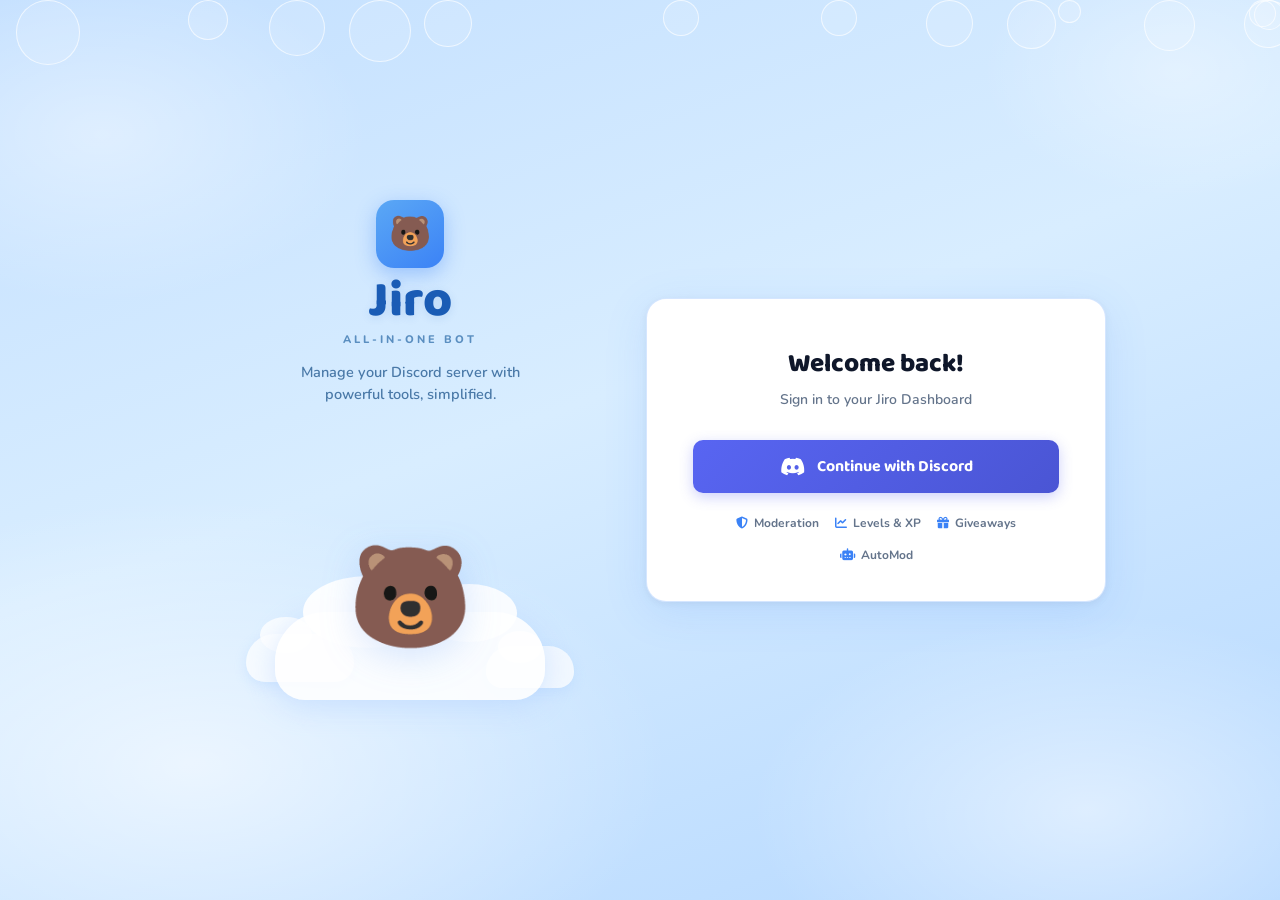
==== commit 82410858: "Replace repo with new project files" ====
--- a/index.html
+++ b/index.html
@@ -218,47 +218,172 @@
   /* ── LOGIN PAGE ── */
   #login-page{
     position:fixed;inset:0;z-index:100;
-    background:linear-gradient(135deg,#eff6ff 0%,#dbeafe 50%,#f0f9ff 100%);
+    background:linear-gradient(160deg,#c4e0ff 0%,#d8edff 45%,#b5d8ff 100%);
     display:flex;align-items:center;justify-content:center;
-    flex-direction:column;gap:0;
-  }
+    overflow:hidden;
+  }
+  #login-page::before{
+    content:'';position:absolute;inset:0;pointer-events:none;
+    background:
+      radial-gradient(ellipse 680px 380px at 15% 85%, rgba(255,255,255,0.6) 0%, transparent 70%),
+      radial-gradient(ellipse 480px 280px at 85% 90%, rgba(255,255,255,0.5) 0%, transparent 70%),
+      radial-gradient(ellipse 380px 240px at 8% 15%, rgba(255,255,255,0.4) 0%, transparent 70%),
+      radial-gradient(ellipse 280px 180px at 92% 8%, rgba(255,255,255,0.35) 0%, transparent 70%);
+  }
+  .login-bubbles{position:absolute;inset:0;pointer-events:none;overflow:hidden;z-index:1}
+  .login-bubbles span{
+    position:absolute;border-radius:50%;
+    border:1.5px solid rgba(255,255,255,0.65);
+    background:rgba(255,255,255,0.12);
+    animation:bubble-float linear infinite;
+  }
+  @keyframes bubble-float{
+    0%{transform:translateY(110vh);opacity:0}
+    6%{opacity:.9}94%{opacity:.6}
+    100%{transform:translateY(-10vh);opacity:0}
+  }
+  .login-layout{
+    position:relative;z-index:2;
+    display:flex;align-items:center;justify-content:center;
+    width:100%;max-width:980px;padding:24px;gap:0;
+  }
+  /* ── LEFT PANEL ── */
+  .login-left{
+    flex:1;display:flex;flex-direction:column;
+    align-items:center;justify-content:flex-end;
+    text-align:center;padding:0 32px 0;min-height:500px;
+    position:relative;
+  }
+  .login-logo-wrap{
+    position:absolute;top:0;left:50%;transform:translateX(-50%);
+    display:flex;flex-direction:column;align-items:center;gap:8px;
+    width:100%;
+  }
+  .login-logo-icon{
+    width:68px;height:68px;
+    background:linear-gradient(145deg,#5ba8f5,#3b82f6);
+    border-radius:18px;
+    display:flex;align-items:center;justify-content:center;
+    font-size:34px;
+    box-shadow:0 6px 20px rgba(59,130,246,0.38);
+  }
+  .login-brand-name{
+    font-family:'Baloo 2',sans-serif;
+    font-size:50px;font-weight:800;
+    color:#1a5cb5;line-height:1;
+    text-shadow:0 2px 10px rgba(26,92,181,0.12);
+  }
+  .login-brand-sub{
+    font-size:11px;font-weight:800;letter-spacing:3px;
+    color:#5a8ec0;text-transform:uppercase;margin-top:-2px;
+  }
+  .login-brand-desc{
+    font-size:14.5px;color:#4a79a8;font-weight:600;
+    line-height:1.55;margin-top:6px;
+  }
+  /* Bear on clouds scene */
+  .login-bear-scene{
+    position:relative;width:300px;height:230px;flex-shrink:0;
+  }
+  .cloud-base{
+    position:absolute;bottom:0;left:50%;transform:translateX(-50%);
+    width:270px;height:88px;
+    background:rgba(255,255,255,0.88);
+    border-radius:50px 50px 30px 30px;
+    box-shadow:0 6px 28px rgba(170,205,255,0.45);
+  }
+  .cloud-base::before{
+    content:'';position:absolute;
+    width:130px;height:72px;background:rgba(255,255,255,0.92);
+    border-radius:50%;top:-36px;left:28px;
+  }
+  .cloud-base::after{
+    content:'';position:absolute;
+    width:96px;height:58px;background:rgba(255,255,255,0.88);
+    border-radius:50%;top:-28px;right:28px;
+  }
+  .cloud-left{
+    position:absolute;bottom:18px;left:-14px;
+    width:108px;height:48px;
+    background:rgba(255,255,255,0.72);
+    border-radius:30px 30px 20px 20px;
+    box-shadow:0 4px 12px rgba(170,205,255,0.3);
+  }
+  .cloud-left::before{
+    content:'';position:absolute;
+    width:52px;height:36px;background:rgba(255,255,255,0.8);
+    border-radius:50%;top:-17px;left:14px;
+  }
+  .cloud-right{
+    position:absolute;bottom:12px;right:-14px;
+    width:88px;height:42px;
+    background:rgba(255,255,255,0.72);
+    border-radius:25px 25px 16px 16px;
+    box-shadow:0 4px 12px rgba(170,205,255,0.3);
+  }
+  .cloud-right::before{
+    content:'';position:absolute;
+    width:44px;height:32px;background:rgba(255,255,255,0.8);
+    border-radius:50%;top:-15px;left:12px;
+  }
+  .bear-on-cloud{
+    position:absolute;bottom:52px;left:50%;transform:translateX(-50%);
+    font-size:100px;line-height:1;z-index:2;
+    animation:bear-float 3.2s ease-in-out infinite;
+    filter:drop-shadow(0 10px 18px rgba(59,130,246,0.18));
+  }
+  @keyframes bear-float{
+    0%,100%{transform:translateX(-50%) translateY(0)}
+    50%{transform:translateX(-50%) translateY(-11px)}
+  }
+  /* ── RIGHT CARD ── */
   .login-card{
     background:#ffffff;
-    border:1px solid var(--card-border);
+    border:1px solid rgba(195,220,255,0.7);
     border-radius:20px;
-    padding:48px 56px 40px;
-    text-align:center;
-    box-shadow:var(--shadow-lg);
-    max-width:420px;width:90%;
+    padding:44px 46px 38px;
+    text-align:left;
+    box-shadow:0 10px 44px rgba(59,130,246,0.13), 0 2px 8px rgba(0,0,0,0.05);
+    width:460px;flex-shrink:0;
     animation:card-drop .5s cubic-bezier(.34,1.56,.64,1) both;
   }
-  @keyframes card-drop{from{transform:translateY(-30px);opacity:0}to{transform:none;opacity:1}}
-  .login-bear{font-size:60px;margin-bottom:4px;animation:bear-bob 2.4s ease-in-out infinite}
-  @keyframes bear-bob{0%,100%{transform:translateY(0)}50%{transform:translateY(-8px)}}
+  @keyframes card-drop{from{transform:translateY(-18px);opacity:0}to{transform:none;opacity:1}}
   .login-title{
-    font-family:'Baloo 2',sans-serif;font-size:28px;font-weight:800;
-    color:var(--text);
-    margin-bottom:6px;
-  }
-  .login-sub{font-size:14px;color:var(--text-soft);font-weight:600;margin-bottom:28px;line-height:1.5}
+    font-family:'Baloo 2',sans-serif;font-size:26px;font-weight:800;
+    color:var(--text);margin-bottom:4px;text-align:center;
+  }
+  .login-sub{
+    font-size:14px;color:var(--text-muted);font-weight:600;
+    margin-bottom:30px;line-height:1.5;text-align:center;
+  }
   .btn-discord{
-    display:inline-flex;align-items:center;gap:12px;
-    background:linear-gradient(135deg,#5865F2,#7289da);
-    color:#fff;padding:13px 28px;border-radius:10px;
+    display:flex;align-items:center;justify-content:center;gap:12px;
+    background:linear-gradient(135deg,#5865F2,#4a55d4);
+    color:#fff;padding:14px 20px;border-radius:10px;
     font-family:'Baloo 2',sans-serif;font-size:16px;font-weight:700;
     cursor:pointer;border:none;transition:all .2s;
     box-shadow:0 4px 14px rgba(88,101,242,0.3);text-decoration:none;
-  }
-  .btn-discord:hover{transform:translateY(-2px);box-shadow:0 8px 24px rgba(88,101,242,0.4)}
+    width:100%;
+  }
+  .btn-discord:hover{transform:translateY(-2px);box-shadow:0 8px 24px rgba(88,101,242,0.42)}
   .login-features{
-    display:flex;gap:18px;margin-top:24px;justify-content:center;
-    flex-wrap:wrap;
+    display:flex;gap:16px;margin-top:22px;justify-content:center;flex-wrap:wrap;
   }
   .login-feat{
     display:flex;align-items:center;gap:6px;
     font-size:12px;color:var(--text-muted);font-weight:700;
   }
   .login-feat i{color:var(--blue);font-size:12px}
+  @media(max-width:820px){
+    .login-layout{flex-direction:column;gap:20px;align-items:center}
+    .login-left{min-height:auto;padding:20px 20px 0}
+    .login-logo-wrap{position:static;transform:none}
+    .login-brand-name{font-size:36px}
+    .login-bear-scene{width:230px;height:180px}
+    .bear-on-cloud{font-size:76px;bottom:42px}
+    .cloud-base{width:206px;height:68px}
+    .login-card{width:100%;max-width:420px;padding:30px 24px}
+  }
 
   /* ── CARDS ── */
   .card{
@@ -642,18 +767,41 @@
 
 <!-- LOGIN PAGE -->
 <div id="login-page">
-  <div class="login-card">
-    <div class="login-bear">🐻</div>
-    <div class="login-title">Jiro Dashboard</div>
-    <div class="login-sub">Manage your Discord server with Jiro's<br/>powerful bear-powered moderation suite</div>
-    <a id="login-btn" class="btn-discord" href="#">
-      <i class="fab fa-discord"></i> Login with Discord
-    </a>
-    <div class="login-features">
-      <div class="login-feat"><i class="fa fa-shield-halved"></i> Moderation</div>
-      <div class="login-feat"><i class="fa fa-chart-line"></i> Levels & XP</div>
-      <div class="login-feat"><i class="fa fa-gift"></i> Giveaways</div>
-      <div class="login-feat"><i class="fa fa-robot"></i> AutoMod</div>
+  <!-- Floating bubbles -->
+  <div class="login-bubbles" id="login-bubbles-el"></div>
+
+  <div class="login-layout">
+    <!-- Left: Branding + Bear on clouds -->
+    <div class="login-left">
+      <div class="login-logo-wrap">
+        <div class="login-logo-icon">🐻</div>
+        <div class="login-brand-name">Jiro</div>
+        <div class="login-brand-sub">All-in-one bot</div>
+        <div class="login-brand-desc">Manage your Discord server with<br/>powerful tools, simplified.</div>
+      </div>
+      <div class="login-bear-scene">
+        <div class="cloud-left"></div>
+        <div class="cloud-right"></div>
+        <div class="cloud-base"></div>
+        <div class="bear-on-cloud">🐻</div>
+      </div>
+    </div>
+
+    <!-- Right: Sign-in card -->
+    <div class="login-card">
+      <div class="login-title">Welcome back!</div>
+      <div class="login-sub">Sign in to your Jiro Dashboard</div>
+
+      <a id="login-btn" class="btn-discord" href="#">
+        <i class="fab fa-discord" style="font-size:20px"></i> Continue with Discord
+      </a>
+
+      <div class="login-features">
+        <div class="login-feat"><i class="fa fa-shield-halved"></i> Moderation</div>
+        <div class="login-feat"><i class="fa fa-chart-line"></i> Levels & XP</div>
+        <div class="login-feat"><i class="fa fa-gift"></i> Giveaways</div>
+        <div class="login-feat"><i class="fa fa-robot"></i> AutoMod</div>
+      </div>
     </div>
   </div>
 </div>
@@ -2257,6 +2405,16 @@
     `;
     c.appendChild(s);
   }
+  // Login page bubbles
+  const lb = document.getElementById('login-bubbles-el');
+  if(lb) {
+    for(let i=0;i<14;i++){
+      const s=document.createElement('span');
+      const sz=16+Math.random()*50;
+      s.style.cssText=`width:${sz}px;height:${sz}px;left:${Math.random()*100}%;animation-duration:${14+Math.random()*18}s;animation-delay:${-Math.random()*22}s;`;
+      lb.appendChild(s);
+    }
+  }
 }
 
 // ─── SIDEBAR MOBILE ────────────────────────────────────────────────────────
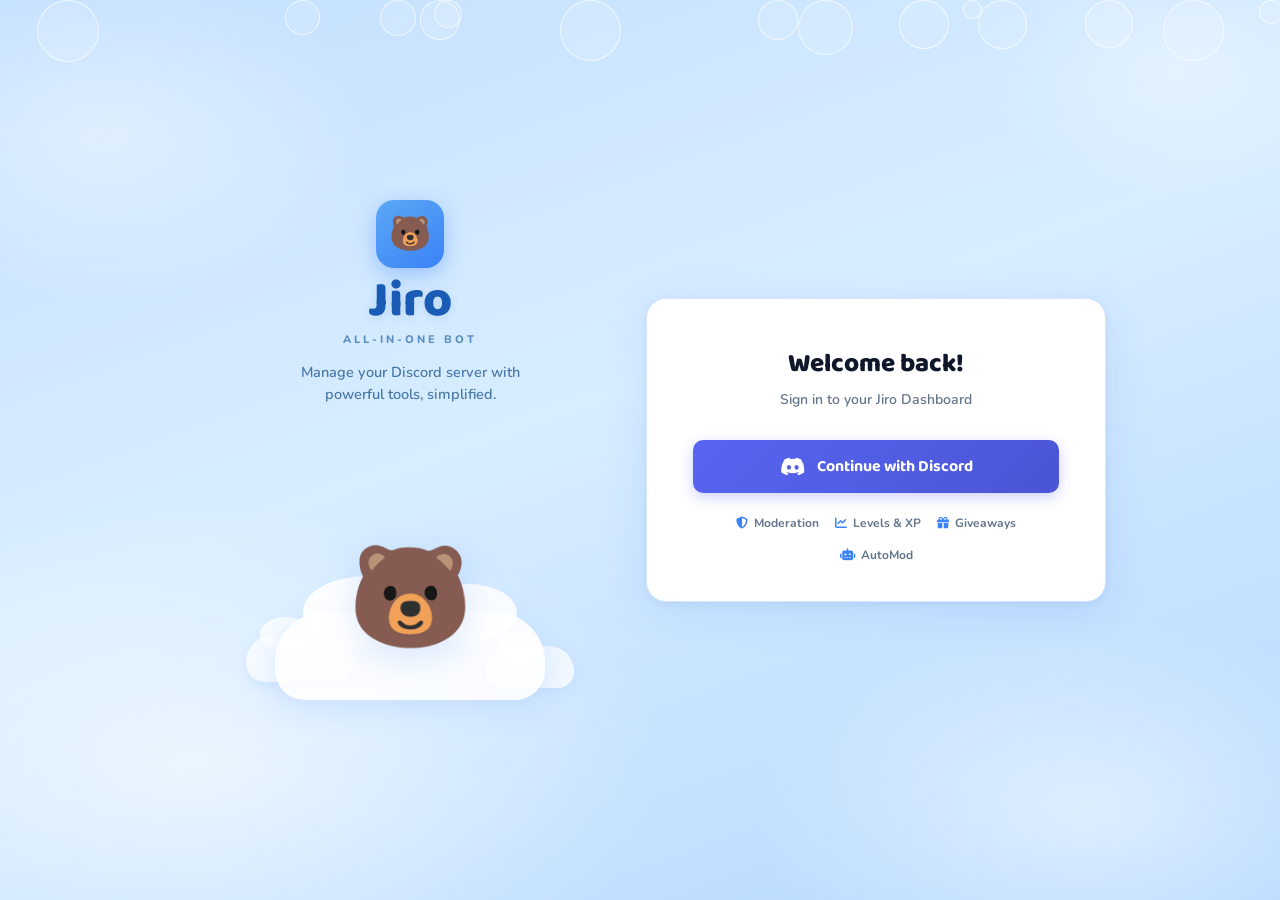
==== commit 3a1b6231: "Replace repo with new project files" ====
--- a/index.html
+++ b/index.html
@@ -1125,6 +1125,16 @@
         <div class="card">
           <div id="role-panels"><div class="spinner"></div></div>
         </div>
+        <!-- Panel role management (shown when a panel is expanded) -->
+        <div class="card mt-4" id="rr-manage-card" style="display:none">
+          <div class="card-title" id="rr-manage-title"><i class="fa fa-sliders"></i> Manage Panel</div>
+          <div style="display:flex;gap:8px;flex-wrap:wrap;margin-bottom:14px">
+            <button class="btn btn-primary btn-sm" onclick="openAddRoleModal()"><i class="fa fa-plus"></i> Add Role</button>
+            <button class="btn btn-ghost btn-sm" onclick="openExclusiveModal()"><i class="fa fa-toggle-on"></i> Exclusive / Limits</button>
+            <button class="btn btn-danger btn-sm" style="margin-left:auto" onclick="confirmDeletePanel()"><i class="fa fa-trash"></i> Delete Panel</button>
+          </div>
+          <div id="rr-manage-roles"><div class="empty"><i class="fa fa-tag"></i><p>No roles added yet</p></div></div>
+        </div>
       </div>
 
       <!-- ECONOMY -->
@@ -2068,34 +2078,222 @@
 }
 
 // ─── ROLE PANELS ───────────────────────────────────────────────────────────
+// Tracks which panel is currently being managed
+let _rrActivePanel = null;
+
+const STYLE_COLORS = {
+  primary:   '#3b82f6',
+  secondary: '#64748b',
+  success:   '#22c55e',
+  danger:    '#ef4444',
+};
+
 async function loadRolePanels() {
   const el = document.getElementById('role-panels');
   if (!el) return;
   el.innerHTML = '<div class="spinner"></div>';
+  // Reset manage card
+  document.getElementById('rr-manage-card').style.display = 'none';
+  _rrActivePanel = null;
+
   let rows = [];
   if (STATE.currentGuild) {
     try {
-      rows = await sbGet('rr_panels', { guild_id: `eq.${STATE.currentGuild.id}`, limit: '20' });
+      rows = await sbGet('rr_panels', { guild_id: `eq.${STATE.currentGuild.id}`, order: 'panel_id.asc', limit: '20' });
     } catch(e) { console.warn(e.message); }
   }
   if (!rows.length) {
     el.innerHTML = `<div class="empty"><i class="fa fa-tags"></i><p>No role panels set up yet</p></div>`;
     return;
   }
-  el.innerHTML = rows.map(p => `
-    <div style="display:flex;align-items:center;justify-content:space-between;padding:12px 0;border-bottom:1px solid rgba(100,170,240,0.1)">
-      <div><div style="font-weight:800">${p.title||'Panel'}</div><div style="font-size:12px;color:var(--text-muted)">Channel: ${p.channel_id||'—'}</div></div>
-      <button class="btn btn-danger btn-sm" onclick="deletePanel('${p.id}')"><i class="fa fa-trash"></i></button>
+
+  el.innerHTML = rows.map(p => {
+    const roles    = p.roles || [];
+    const excl     = p.exclusive ? `<span class="badge badge-blue" style="margin-left:6px"><i class="fa fa-circle-dot"></i> Exclusive</span>` : '';
+    const maxR     = p.max_roles ? `<span class="badge badge-gray" style="margin-left:4px">Max ${p.max_roles}</span>` : '';
+    const reqRole  = p.required_role_id ? `<span class="badge badge-gray" style="margin-left:4px"><i class="fa fa-lock"></i> Gated</span>` : '';
+    const roleChips = roles.slice(0,8).map(r =>
+      `<span style="display:inline-flex;align-items:center;gap:4px;background:${STYLE_COLORS[r.style]||STYLE_COLORS.secondary}22;
+        color:${STYLE_COLORS[r.style]||STYLE_COLORS.secondary};border:1px solid ${STYLE_COLORS[r.style]||STYLE_COLORS.secondary}44;
+        padding:2px 9px;border-radius:20px;font-size:11px;font-weight:800;">
+        ${r.emoji ? r.emoji+' ' : ''}${r.label||r.role_id}
+      </span>`
+    ).join('');
+    const extra = roles.length > 8 ? `<span style="font-size:11px;color:var(--text-muted);font-weight:700">+${roles.length-8} more</span>` : '';
+    const linked = p.message_id && p.message_id !== '0'
+      ? `<span style="font-size:11px;color:var(--success);font-weight:700"><i class="fa fa-circle-check"></i> Posted</span>`
+      : `<span style="font-size:11px;color:var(--text-muted);font-weight:700"><i class="fa fa-circle-xmark"></i> Not posted</span>`;
+
+    return `
+    <div style="padding:14px 0;border-bottom:1px solid rgba(100,170,240,0.12);cursor:pointer"
+         onclick="selectPanel('${p.panel_id}')">
+      <div style="display:flex;align-items:center;justify-content:space-between;gap:10px;flex-wrap:wrap">
+        <div style="display:flex;align-items:center;gap:8px;flex-wrap:wrap">
+          <span style="font-weight:800;font-size:14px">${p.name||'Untitled Panel'}</span>
+          <code style="font-size:10px;color:var(--text-muted);background:#f1f5f9;padding:2px 7px;border-radius:6px">${p.panel_id}</code>
+          ${excl}${maxR}${reqRole}
+        </div>
+        <div style="display:flex;align-items:center;gap:8px;flex-shrink:0">
+          ${linked}
+          <i class="fa fa-chevron-right" style="color:var(--text-muted);font-size:11px"></i>
+        </div>
+      </div>
+      <div style="font-size:11px;color:var(--text-muted);font-weight:600;margin-top:4px">
+        Ch: ${p.channel_id||'—'} &nbsp;·&nbsp; ${roles.length} role(s)
+      </div>
+      ${roles.length ? `<div style="display:flex;flex-wrap:wrap;gap:5px;margin-top:8px">${roleChips}${extra}</div>` : ''}
+    </div>`;
+  }).join('');
+}
+
+function selectPanel(panelId) {
+  // Load panel data and open manage section
+  if (!STATE.currentGuild) return;
+  sbGet('rr_panels', { panel_id: `eq.${panelId}`, guild_id: `eq.${STATE.currentGuild.id}`, limit: '1' })
+    .then(rows => {
+      if (!rows.length) return;
+      _rrActivePanel = rows[0];
+      renderManagePanel();
+    }).catch(e => console.warn(e.message));
+}
+
+function renderManagePanel() {
+  const p = _rrActivePanel;
+  if (!p) return;
+  const card = document.getElementById('rr-manage-card');
+  card.style.display = '';
+  card.scrollIntoView({ behavior: 'smooth', block: 'nearest' });
+
+  document.getElementById('rr-manage-title').innerHTML =
+    `<i class="fa fa-sliders"></i> Manage: <strong>${p.name||'Panel'}</strong> <code style="font-size:11px;background:#f1f5f9;padding:2px 7px;border-radius:6px;font-weight:700">${p.panel_id}</code>`;
+
+  const roles = p.roles || [];
+  const el = document.getElementById('rr-manage-roles');
+  if (!roles.length) {
+    el.innerHTML = `<div class="empty"><i class="fa fa-tag"></i><p>No roles added yet — click "Add Role" above</p></div>`;
+    return;
+  }
+  el.innerHTML = roles.map((r, i) => `
+    <div style="display:flex;align-items:center;gap:10px;padding:10px 0;border-bottom:1px solid #f1f5f9">
+      <span style="font-size:18px;min-width:24px;text-align:center">${r.emoji||'🏷️'}</span>
+      <div style="flex:1">
+        <div style="font-weight:800;font-size:13px">${r.label||'Role'}</div>
+        <div style="font-size:11px;color:var(--text-muted);font-weight:600">ID: ${r.role_id} &nbsp;·&nbsp; Style: ${r.style||'secondary'}</div>
+      </div>
+      <span style="background:${STYLE_COLORS[r.style]||STYLE_COLORS.secondary}22;color:${STYLE_COLORS[r.style]||STYLE_COLORS.secondary};
+        border:1px solid ${STYLE_COLORS[r.style]||STYLE_COLORS.secondary}55;padding:3px 10px;border-radius:20px;font-size:11px;font-weight:800">${r.style||'secondary'}</span>
+      <button class="btn btn-danger btn-sm" onclick="removeRoleFromPanel('${r.role_id}')"><i class="fa fa-times"></i></button>
     </div>
   `).join('');
 }
 
-async function deletePanel(id) {
-  try {
-    await sbDelete('rr_panels', { id: `eq.${id}` });
-    toast('Panel removed','success');
+async function removeRoleFromPanel(roleId) {
+  if (!_rrActivePanel) return;
+  const roles = (_rrActivePanel.roles || []).filter(r => r.role_id !== String(roleId));
+  _rrActivePanel.roles = roles;
+  try {
+    await sbPatch('rr_panels', { panel_id: `eq.${_rrActivePanel.panel_id}` }, { roles });
+    toast('Role removed from panel', 'success');
+    renderManagePanel();
     loadRolePanels();
-  } catch(e) { toast('Failed','error'); }
+  } catch(e) { toast('Failed: ' + e.message, 'error'); }
+}
+
+async function confirmDeletePanel() {
+  if (!_rrActivePanel) return;
+  if (!confirm(`Delete panel "${_rrActivePanel.name}" (${_rrActivePanel.panel_id})? This cannot be undone.`)) return;
+  try {
+    await sbDelete('rr_panels', { panel_id: `eq.${_rrActivePanel.panel_id}` });
+    toast('Panel deleted', 'success');
+    _rrActivePanel = null;
+    document.getElementById('rr-manage-card').style.display = 'none';
+    loadRolePanels();
+  } catch(e) { toast('Failed: ' + e.message, 'error'); }
+}
+
+function openAddRoleModal() {
+  if (!_rrActivePanel) return;
+  const roles = _rrActivePanel.roles || [];
+  if (roles.length >= 25) return toast('Maximum of 25 roles per panel reached', 'error');
+  openModal('Add Role to Panel', `
+    <div style="font-size:12px;color:var(--text-muted);font-weight:700;margin-bottom:12px">Panel: <strong>${_rrActivePanel.name}</strong></div>
+    <div class="input-group"><label class="input-label">Role ID</label><input type="text" class="inp" id="m-roleid" placeholder="Discord Role ID…"></div>
+    <div class="input-group"><label class="input-label">Label</label><input type="text" class="inp" id="m-label" placeholder="e.g. Gamer, Blue Team…"></div>
+    <div class="input-group"><label class="input-label">Emoji (optional)</label><input type="text" class="inp" id="m-emoji" placeholder="e.g. 🎮"></div>
+    <div class="input-group"><label class="input-label">Button Style</label>
+      <select class="inp" id="m-style">
+        <option value="secondary">Secondary (Grey)</option>
+        <option value="primary">Primary (Blue)</option>
+        <option value="success">Success (Green)</option>
+        <option value="danger">Danger (Red)</option>
+      </select>
+    </div>
+    <div style="display:flex;gap:8px">
+      <button class="btn btn-primary" onclick="execAddRole()"><i class="fa fa-plus"></i> Add Role</button>
+      <button class="btn btn-ghost" onclick="closeModal()">Cancel</button>
+    </div>
+  `);
+}
+
+async function execAddRole() {
+  if (!_rrActivePanel) return;
+  const roleId = document.getElementById('m-roleid')?.value?.trim();
+  const label  = document.getElementById('m-label')?.value?.trim();
+  const emoji  = document.getElementById('m-emoji')?.value?.trim() || null;
+  const style  = document.getElementById('m-style')?.value || 'secondary';
+  if (!roleId) return toast('Enter a Role ID', 'error');
+
+  const roles = _rrActivePanel.roles || [];
+  if (roles.some(r => r.role_id === roleId)) return toast('That role is already in this panel', 'error');
+
+  const newRole = { role_id: roleId, label: label || roleId, emoji, style };
+  const updated = [...roles, newRole];
+  _rrActivePanel.roles = updated;
+  try {
+    await sbPatch('rr_panels', { panel_id: `eq.${_rrActivePanel.panel_id}` }, { roles: updated });
+    toast(`Added role to panel`, 'success');
+    renderManagePanel();
+    loadRolePanels();
+  } catch(e) { toast('Failed: ' + e.message, 'error'); }
+  closeModal();
+}
+
+function openExclusiveModal() {
+  if (!_rrActivePanel) return;
+  const p = _rrActivePanel;
+  openModal('Exclusive Mode & Limits', `
+    <div style="font-size:12px;color:var(--text-muted);font-weight:700;margin-bottom:14px">Panel: <strong>${p.name}</strong></div>
+    <div class="toggle-row" style="margin-bottom:14px">
+      <div><div class="toggle-label">Exclusive Mode</div><div class="toggle-desc">Only one role can be selected at a time</div></div>
+      <label class="toggle"><input type="checkbox" id="m-exclusive" ${p.exclusive ? 'checked' : ''}><span class="slider"></span></label>
+    </div>
+    <div class="input-group"><label class="input-label">Max Roles (0 = unlimited)</label><input type="number" class="inp" id="m-maxroles" value="${p.max_roles||0}" min="0" max="25"></div>
+    <div class="input-group"><label class="input-label">Required Role ID (optional)</label><input type="text" class="inp" id="m-reqrole" value="${p.required_role_id||''}" placeholder="Leave blank for none"></div>
+    <div style="display:flex;gap:8px">
+      <button class="btn btn-primary" onclick="execExclusive()"><i class="fa fa-floppy-disk"></i> Save</button>
+      <button class="btn btn-ghost" onclick="closeModal()">Cancel</button>
+    </div>
+  `);
+}
+
+async function execExclusive() {
+  if (!_rrActivePanel) return;
+  const exclusive     = document.getElementById('m-exclusive')?.checked || false;
+  const max_roles_val = parseInt(document.getElementById('m-maxroles')?.value) || 0;
+  const req_role_id   = document.getElementById('m-reqrole')?.value?.trim() || null;
+  const update = {
+    exclusive,
+    max_roles:        max_roles_val > 0 ? max_roles_val : null,
+    required_role_id: req_role_id || null,
+  };
+  try {
+    await sbPatch('rr_panels', { panel_id: `eq.${_rrActivePanel.panel_id}` }, update);
+    Object.assign(_rrActivePanel, update);
+    toast('Panel settings saved', 'success');
+    loadRolePanels();
+    renderManagePanel();
+  } catch(e) { toast('Failed: ' + e.message, 'error'); }
+  closeModal();
 }
 
 // ─── MODALS ────────────────────────────────────────────────────────────────
@@ -2354,8 +2552,8 @@
 
 function openRoleModal() {
   openModal('New Reaction Role Panel', `
-    <div class="input-group"><label class="input-label">Panel Title</label><input type="text" class="inp" id="m-title" placeholder="e.g. Pick your color"></div>
-    <div class="input-group"><label class="input-label">Channel ID</label><input type="text" class="inp" id="m-ch" placeholder="Channel ID…"></div>
+    <div class="input-group"><label class="input-label">Panel Name</label><input type="text" class="inp" id="m-title" placeholder="e.g. Pick your color"></div>
+    <div class="input-group"><label class="input-label">Channel ID (optional)</label><input type="text" class="inp" id="m-ch" placeholder="Channel ID…"></div>
     <div style="display:flex;gap:8px">
       <button class="btn btn-primary" onclick="execRolePanel()"><i class="fa fa-plus"></i> Create</button>
       <button class="btn btn-ghost" onclick="closeModal()">Cancel</button>
@@ -2364,20 +2562,29 @@
 }
 
 async function execRolePanel() {
-  const title = document.getElementById('m-title')?.value?.trim();
+  const name  = document.getElementById('m-title')?.value?.trim();
   const chId  = document.getElementById('m-ch')?.value?.trim();
-  if (!title) return toast('Enter a title','error');
-  if (!STATE.currentGuild) return toast('No server selected','error');
+  if (!name) return toast('Enter a panel name', 'error');
+  if (!STATE.currentGuild) return toast('No server selected', 'error');
+
+  // Generate an 8-char panel_id slug (mirrors Python's str(uuid.uuid4())[:8])
+  const panel_id = crypto.randomUUID().replace(/-/g, '').slice(0, 8);
+
   try {
     await sbPost('rr_panels', {
-      guild_id:   STATE.currentGuild.id,
-      title,
-      channel_id: chId || '0',
-      created_at: new Date().toISOString(),
+      panel_id,
+      guild_id:         STATE.currentGuild.id,
+      name,
+      roles:            [],
+      exclusive:        false,
+      max_roles:        null,
+      required_role_id: null,
+      channel_id:       chId || null,
+      message_id:       null,
     });
-    toast('Panel created','success');
+    toast(`Panel "${name}" created (ID: ${panel_id})`, 'success');
     loadRolePanels();
-  } catch(e) { toast('Failed: ' + e.message,'error'); }
+  } catch(e) { toast('Failed: ' + e.message, 'error'); }
   closeModal();
 }
 
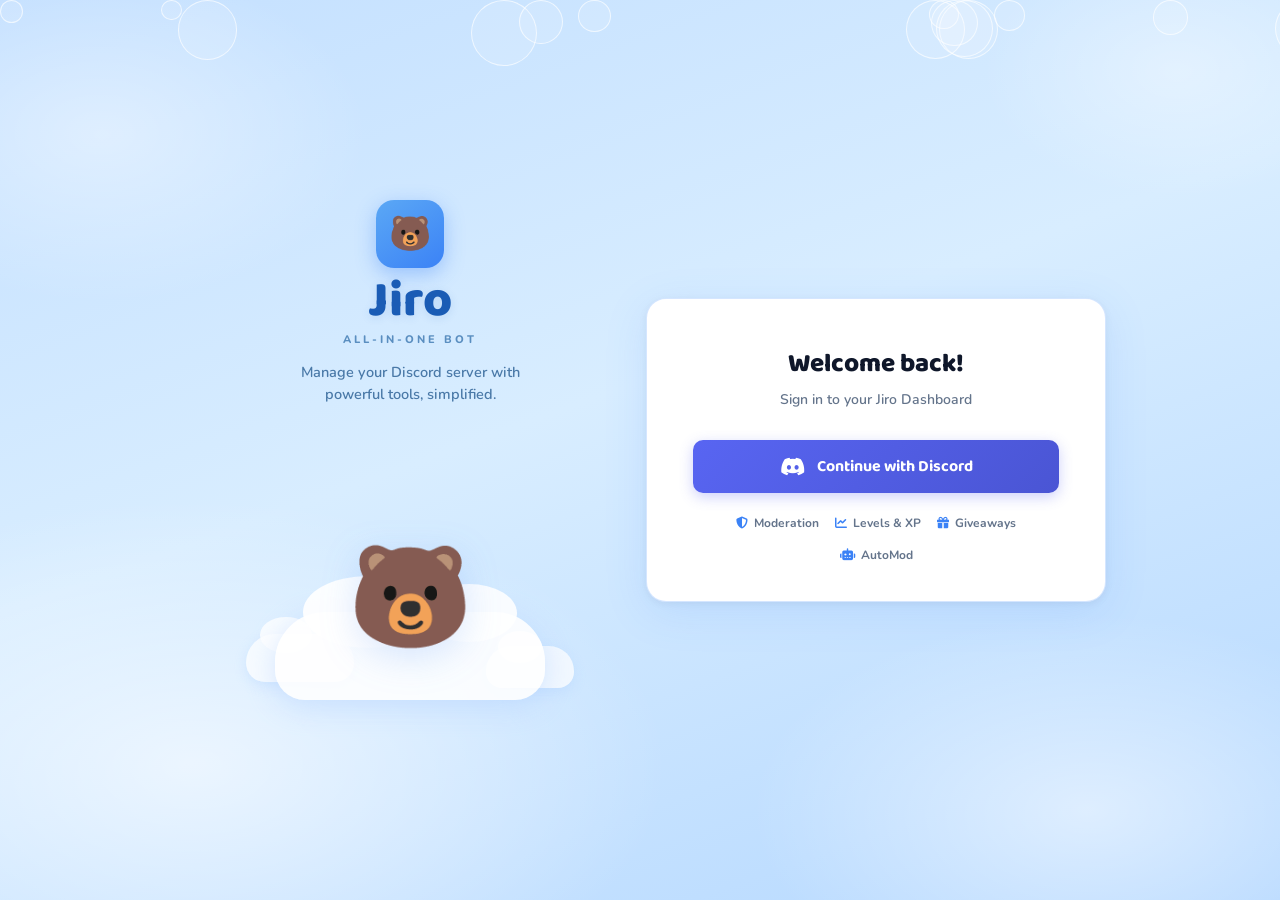
==== commit 7bb13c2a: "Replace repo with new project files" ====
--- a/index.html
+++ b/index.html
@@ -896,6 +896,7 @@
               <div class="action-btn" onclick="openWarnModal()"><i class="fa fa-triangle-exclamation"></i> Warn User</div>
               <div class="action-btn" onclick="openPurgeModal()"><i class="fa fa-trash"></i> Purge Msgs</div>
               <div class="action-btn" onclick="openGiveawayModal()"><i class="fa fa-gift"></i> New Giveaway</div>
+              <div class="action-btn" onclick="openSayModal()"><i class="fa fa-comment"></i> Say (Bot)</div>
             </div>
           </div>
         </div>
@@ -917,7 +918,8 @@
         <div class="section-header">
           <div class="section-title"><i class="fa fa-scroll"></i> Audit Logs</div>
           <div style="display:flex;gap:8px">
-            <select class="inp" style="width:auto" id="log-filter">
+            <input type="text" class="inp" id="log-search" placeholder="Search logs…" style="max-width:200px" oninput="filterLogsLive()">
+            <select class="inp" style="width:auto" id="log-filter" onchange="loadLogs()">
               <option value="">All Events</option>
               <option value="ban">Bans</option>
               <option value="kick">Kicks</option>
@@ -958,7 +960,10 @@
           </div>
         </div>
         <div class="card mt-4">
-          <div class="card-title"><i class="fa fa-clock-rotate-left"></i> Recent Actions</div>
+          <div class="card-title" style="justify-content:space-between">
+            <span><i class="fa fa-clock-rotate-left"></i> Recent Actions</span>
+            <input type="text" class="inp" id="mod-search" placeholder="Search by user ID or action…" style="max-width:250px;font-size:12px" oninput="filterModLive()">
+          </div>
           <div id="mod-recent"><div class="spinner"></div></div>
         </div>
       </div>
@@ -1588,8 +1593,7 @@
   el.innerHTML = logs.map(renderLogItem).join('') || `<div class="empty"><i class="fa fa-scroll"></i><p>No results</p></div>`;
 }
 
-async function loadLogs() {
-  await loadLogsInto('logs-table', 40);
+async function _legacyLoadLogs_UNUSED() {
   // Real unread count: mod_logs from today
   try {
     const todayISO = new Date(new Date().setHours(0,0,0,0)).toISOString();
@@ -1632,10 +1636,31 @@
   const maxXp = rows[0]?.xp || 1;
   const rankCls = i => i === 0 ? 'gold' : i === 1 ? 'silver' : i === 2 ? 'bronze' : 'other';
 
-  el.innerHTML = rows.map((r,i) => `
+  // Fetch Discord avatars for known user_ids
+  const avatarCache = {};
+  const avatarFetches = rows.slice(0,10).map(async r => {
+    if (!r.user_id) return;
+    const avatarUrl = r.avatar_url || null;
+    if (avatarUrl) { avatarCache[r.user_id] = avatarUrl; return; }
+    try {
+      // Try fetching from Discord CDN via known pattern stored in DB profile
+      const profile = await sbGet('profiles', { discord_id: `eq.${r.user_id}`, select: 'avatar,discord_id', limit: '1' }).catch(()=>[]);
+      if (profile.length && profile[0].avatar) {
+        avatarCache[r.user_id] = `https://cdn.discordapp.com/avatars/${r.user_id}/${profile[0].avatar}.png?size=64`;
+      }
+    } catch(e) {}
+  });
+  await Promise.all(avatarFetches);
+
+  el.innerHTML = rows.map((r,i) => {
+    const avatarUrl = avatarCache[r.user_id];
+    const avatarEl  = avatarUrl
+      ? `<img src="${avatarUrl}" style="width:100%;height:100%;object-fit:cover;border-radius:50%" onerror="this.parentElement.textContent='${(r.username||'U')[0].toUpperCase()}'">`
+      : (r.username||r.user_id||'U')[0].toUpperCase();
+    return `
     <div class="lb-row">
       <div class="lb-rank ${rankCls(i)}">${i+1}</div>
-      <div class="lb-avatar">${(r.username||r.user_id||'U')[0].toUpperCase()}</div>
+      <div class="lb-avatar" style="overflow:hidden">${avatarEl}</div>
       <div style="flex:1;min-width:0">
         <div class="lb-name">${r.username || `…${String(r.user_id).slice(-6)}`}</div>
         <div class="xp-bar-outer"><div class="xp-bar-inner" style="width:${Math.round((r.xp||0)/maxXp*100)}%"></div></div>
@@ -1643,7 +1668,7 @@
       </div>
       <div class="lb-level">Lv.${r.level||0}</div>
     </div>
-  `).join('');
+  `}).join('');
 }
 
 // ─── GIVEAWAYS ─────────────────────────────────────────────────────────────
@@ -1734,17 +1759,21 @@
     });
   } catch(e) { console.warn(e.message); }
   if (!rows.length) { el.innerHTML = `<div class="empty"><i class="fa fa-circle-check"></i><p>No warnings recorded</p></div>`; return; }
-  el.innerHTML = rows.map(w => `
+  el.innerHTML = rows.map(w => {
+    const pfp = w.avatar_url
+      ? `<img src="${w.avatar_url}" style="width:100%;height:100%;object-fit:cover;border-radius:50%">`
+      : `<i class="fa fa-triangle-exclamation"></i>`;
+    return `
     <div class="warn-item">
-      <div class="warn-icon"><i class="fa fa-triangle-exclamation"></i></div>
+      <div class="warn-icon" style="${w.avatar_url ? 'overflow:hidden;padding:0' : ''}">${pfp}</div>
       <div style="flex:1">
-        <div class="warn-user">${w.user_id}</div>
+        <div class="warn-user">${w.username || w.user_id}</div>
         <div class="warn-reason">${w.reason||'No reason'}</div>
         <div class="warn-meta"><i class="fa fa-clock"></i> ${timeAgo(w.created_at)} &nbsp;·&nbsp; Mod: ${w.mod_id||'—'} &nbsp;·&nbsp; ID: ${w.id}</div>
       </div>
       <button class="btn btn-danger btn-sm" onclick="deleteWarning(${w.id})"><i class="fa fa-trash"></i></button>
     </div>
-  `).join('');
+  `}).join('');
 }
 
 async function deleteWarning(id) {
@@ -1804,10 +1833,7 @@
     </tr>`).join('') + `</tbody></table>`;
 }
 
-// ─── MOD RECENT ────────────────────────────────────────────────────────────
-async function loadModRecent() {
-  await loadLogsInto('mod-recent', 15);
-}
+// loadModRecent is now defined below with live search support
 
 // ─── SAVE FUNCTIONS ────────────────────────────────────────────────────────
 async function saveWarnThresholds() {
@@ -2624,6 +2650,154 @@
   }
 }
 
+// ─── LOG LIVE SEARCH ───────────────────────────────────────────────────────
+let _cachedLogs = [];
+
+async function loadLogs() {
+  const el = document.getElementById('logs-table');
+  if (!el) return;
+  if (!STATE.currentGuild) { el.innerHTML = `<div class="empty"><i class="fa fa-scroll"></i><p>Select a server</p></div>`; return; }
+  el.innerHTML = '<div class="spinner"></div>';
+  const gid = STATE.currentGuild.id;
+  _cachedLogs = [];
+  try {
+    _cachedLogs = await sbGet('mod_logs', {
+      guild_id: `eq.${gid}`, order: 'created_at.desc', limit: '80',
+    });
+  } catch(e) { console.warn(e.message); }
+  _renderFilteredLogs();
+  try {
+    const todayISO = new Date(new Date().setHours(0,0,0,0)).toISOString();
+    const recent = await sbGet('mod_logs', { guild_id: `eq.${gid}`, created_at: `gte.${todayISO}`, select: 'id' });
+    document.getElementById('log-badge').textContent = recent.length || '0';
+  } catch(e) { document.getElementById('log-badge').textContent = '0'; }
+}
+
+function _renderFilteredLogs() {
+  const el       = document.getElementById('logs-table');
+  if (!el) return;
+  const filterVal = document.getElementById('log-filter')?.value || '';
+  const searchVal = (document.getElementById('log-search')?.value || '').toLowerCase();
+  let logs = _cachedLogs;
+  if (filterVal) logs = logs.filter(l => (l.action||l.type||'').toLowerCase() === filterVal);
+  if (searchVal) logs = logs.filter(l =>
+    (l.target_id||'').toLowerCase().includes(searchVal) ||
+    (l.action||'').toLowerCase().includes(searchVal) ||
+    (l.reason||'').toLowerCase().includes(searchVal) ||
+    (l.mod_id||'').toLowerCase().includes(searchVal)
+  );
+  el.innerHTML = logs.length
+    ? logs.map(renderLogItem).join('')
+    : `<div class="empty"><i class="fa fa-scroll"></i><p>No matching log entries</p></div>`;
+}
+
+function filterLogsLive() { _renderFilteredLogs(); }
+
+// ─── MOD RECENT LIVE SEARCH ────────────────────────────────────────────────
+let _cachedModLogs = [];
+
+async function loadModRecent() {
+  const el = document.getElementById('mod-recent');
+  if (!el) return;
+  if (!STATE.currentGuild) { el.innerHTML = `<div class="empty"><i class="fa fa-scroll"></i><p>Select a server</p></div>`; return; }
+  el.innerHTML = '<div class="spinner"></div>';
+  _cachedModLogs = [];
+  try {
+    _cachedModLogs = await sbGet('mod_logs', {
+      guild_id: `eq.${STATE.currentGuild.id}`, order: 'created_at.desc', limit: '30',
+    });
+  } catch(e) { console.warn(e.message); }
+  _renderFilteredModLogs();
+}
+
+function _renderFilteredModLogs() {
+  const el = document.getElementById('mod-recent');
+  if (!el) return;
+  const q = (document.getElementById('mod-search')?.value || '').toLowerCase();
+  let logs = _cachedModLogs;
+  if (q) logs = logs.filter(l =>
+    (l.target_id||'').toLowerCase().includes(q) ||
+    (l.action||'').toLowerCase().includes(q) ||
+    (l.reason||'').toLowerCase().includes(q) ||
+    (l.mod_id||'').toLowerCase().includes(q)
+  );
+
+  if (!logs.length) {
+    el.innerHTML = q
+      ? `<div class="empty"><i class="fa fa-magnifying-glass"></i><p>No results for "${q}"</p></div>`
+      : `<div class="empty"><i class="fa fa-scroll"></i><p>No recent mod actions</p></div>`;
+    return;
+  }
+
+  // Render with avatar badges
+  el.innerHTML = logs.map(l => {
+    const action = l.action || l.type || 'event';
+    const meta   = logActionMeta(action);
+    const avatarUrl = _modAvatarCache[l.target_id] || null;
+    const avatarEl  = avatarUrl
+      ? `<img src="${avatarUrl}" style="width:100%;height:100%;object-fit:cover;border-radius:50%" onerror="this.parentElement.innerHTML='<i class=\\"fa ${meta.icon}\\">'>">`
+      : `<i class="fa ${meta.icon}" style="font-size:12px"></i>`;
+    return `
+    <div style="display:flex;align-items:center;gap:10px;padding:9px 0;border-bottom:1px solid #f8fafc">
+      <div style="width:32px;height:32px;border-radius:50%;background:#fef2f2;display:flex;align-items:center;justify-content:center;overflow:hidden;flex-shrink:0;color:var(--danger)">${avatarEl}</div>
+      <div style="min-width:50px"><div class="log-time">${timeAgo(l.created_at)}</div></div>
+      <div style="flex:1;font-size:13px;font-weight:600;color:var(--text-soft)">
+        <span class="badge badge-${meta.cls === 'ban' ? 'red' : meta.cls === 'join' ? 'green' : 'blue'}" style="margin-right:6px">${action}</span>
+        <strong>${l.target_id||'?'}</strong>${l.reason ? ` — ${l.reason}` : ''}
+      </div>
+      <div style="font-size:11px;color:var(--text-muted)">by ${l.mod_id||'?'}</div>
+    </div>`;
+  }).join('');
+}
+
+function filterModLive() { _renderFilteredModLogs(); }
+const _modAvatarCache = {};
+
+// ─── SAY MODAL ─────────────────────────────────────────────────────────────
+function openSayModal() {
+  openModal('Say (Bot Message)', `
+    <div style="font-size:12px;color:var(--text-muted);font-weight:600;margin-bottom:14px">
+      Logs the message as a bot-say action in mod_logs. To actually send via Discord, use the <code>?say</code> command.
+    </div>
+    <div class="input-group"><label class="input-label">Channel ID</label><input type="text" class="inp" id="m-say-ch" placeholder="Discord channel ID…"></div>
+    <div class="input-group"><label class="input-label">Message</label><textarea class="inp" id="m-say-msg" rows="3" placeholder="What should the bot say?"></textarea></div>
+    <div class="input-group"><label class="input-label">Style</label>
+      <select class="inp" id="m-say-type">
+        <option value="plain">Plain message</option>
+        <option value="embed">Embed</option>
+        <option value="dm">DM to User</option>
+      </select>
+    </div>
+    <div id="m-say-extra" style="display:none">
+      <div class="input-group"><label class="input-label">Embed Title (optional)</label><input type="text" class="inp" id="m-say-title" placeholder="Title…"></div>
+    </div>
+    <div style="display:flex;gap:8px">
+      <button class="btn btn-primary" onclick="execSay()"><i class="fa fa-comment"></i> Log Say Action</button>
+      <button class="btn btn-ghost" onclick="closeModal()">Cancel</button>
+    </div>
+    <script>document.getElementById('m-say-type').onchange=function(){document.getElementById('m-say-extra').style.display=this.value==='embed'?'':'none'};<\/script>
+  `);
+}
+
+async function execSay() {
+  const ch  = document.getElementById('m-say-ch')?.value?.trim();
+  const msg = document.getElementById('m-say-msg')?.value?.trim();
+  const typ = document.getElementById('m-say-type')?.value || 'plain';
+  if (!msg) return toast('Enter a message','error');
+  if (!STATE.currentGuild) return toast('No server selected','error');
+  const gid   = STATE.currentGuild.id;
+  const modId = STATE.user?.id || 'dashboard';
+  try {
+    await sbPost('mod_logs', {
+      guild_id: gid, action: 'say', target_id: ch || '0',
+      mod_id: modId, reason: `[${typ}] ${msg}`, created_at: new Date().toISOString()
+    });
+    toast('Say action logged — use ?say in Discord to send', 'success');
+    if (currentPage === 'moderation') loadModRecent();
+  } catch(e) { toast('Failed: ' + e.message, 'error'); }
+  closeModal();
+}
+
 // ─── SIDEBAR MOBILE ────────────────────────────────────────────────────────
 function toggleSidebar() {
   document.getElementById('sidebar').classList.toggle('open');
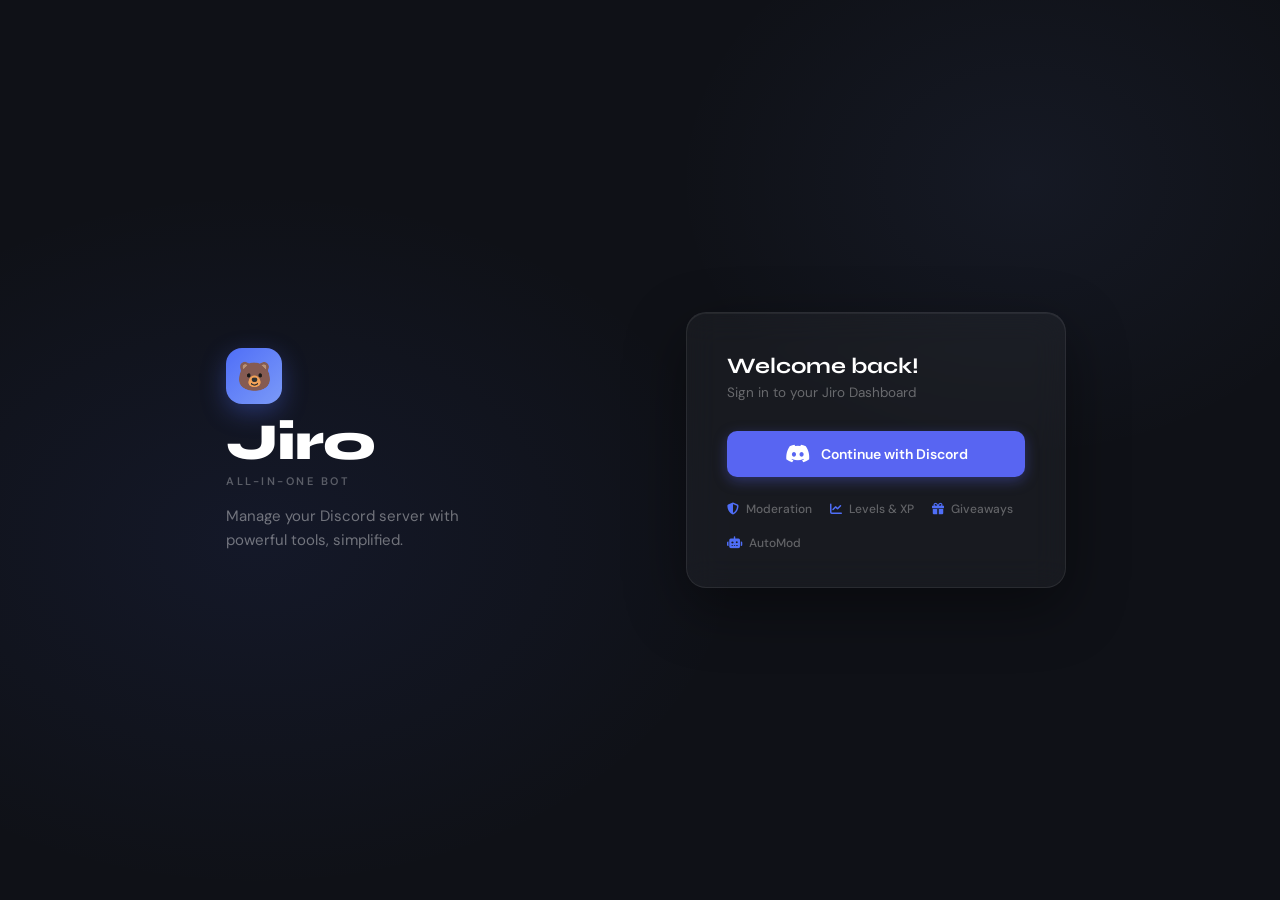
==== commit ee3eb112: "Replace repo with new project files" ====
--- a/index.html
+++ b/index.html
@@ -6,746 +6,279 @@
 <title>Jiro Dashboard</title>
 <link rel="preconnect" href="https://fonts.googleapis.com"/>
 <link rel="preconnect" href="https://fonts.gstatic.com" crossorigin/>
-<link href="https://fonts.googleapis.com/css2?family=Nunito:wght@400;600;700;800;900&family=Baloo+2:wght@400;600;700;800&display=swap" rel="stylesheet"/>
+<link href="https://fonts.googleapis.com/css2?family=DM+Sans:ital,opsz,wght@0,9..40,400;0,9..40,500;0,9..40,600;0,9..40,700&family=Syne:wght@600;700;800&family=JetBrains+Mono:wght@400;500&display=swap" rel="stylesheet"/>
 <link rel="stylesheet" href="https://cdnjs.cloudflare.com/ajax/libs/font-awesome/6.5.0/css/all.min.css"/>
 <style>
   :root {
-    /* Core palette */
-    --sky:        #e8f2ff;
-    --sky2:       #d6eaff;
-    --blue:       #3b82f6;
-    --blue-mid:   #60a5fa;
-    --blue-dark:  #1d4ed8;
-    --blue-pale:  #eff6ff;
-    --cloud:      #f8fafc;
-    --white:      #ffffff;
-    --text:       #0f172a;
-    --text-soft:  #334155;
-    --text-muted: #64748b;
-    --accent:     #3b82f6;
-    --accent2:    #bfdbfe;
-    --warn:       #f59e0b;
-    --danger:     #ef4444;
-    --success:    #22c55e;
-    --purple:     #8b5cf6;
-
-    /* Surface */
-    --card-bg:     #ffffff;
-    --card-border: #e2e8f0;
-    --sidebar-bg:  #ffffff;
-    --body-bg:     #f1f5f9;
-
-    /* Shadows */
-    --shadow:    0 1px 3px rgba(0,0,0,0.06), 0 4px 16px rgba(15,23,42,0.06);
-    --shadow-lg: 0 4px 6px rgba(0,0,0,0.05), 0 10px 30px rgba(15,23,42,0.1);
-    --shadow-sm: 0 1px 2px rgba(0,0,0,0.05);
-
-    --radius:    14px;
-    --radius-sm: 8px;
-    --radius-xs: 6px;
-  }
-
+    --brand:         #4F6EF7;
+    --brand-hover:   #3D5CE5;
+    --brand-soft:    rgba(79,110,247,0.1);
+    --brand-border:  rgba(79,110,247,0.2);
+    --sidebar-bg:    #0F1117;
+    --sidebar-w:     228px;
+    --sidebar-sep:   rgba(255,255,255,0.06);
+    --nav-txt:       rgba(255,255,255,0.48);
+    --nav-hover:     rgba(255,255,255,0.82);
+    --nav-active-bg: rgba(79,110,247,0.16);
+    --nav-active:    #7B9AF8;
+    --body-bg:       #F4F6FB;
+    --card-bg:       #FFFFFF;
+    --card-border:   #E8ECF4;
+    --input-bg:      #F8FAFD;
+    --text:          #0D1117;
+    --text-soft:     #374151;
+    --text-muted:    #8B95A9;
+    --success:       #10B981;
+    --success-soft:  rgba(16,185,129,0.1);
+    --warn:          #F59E0B;
+    --warn-soft:     rgba(245,158,11,0.1);
+    --danger:        #EF4444;
+    --danger-soft:   rgba(239,68,68,0.1);
+    --purple:        #8B5CF6;
+    --purple-soft:   rgba(139,92,246,0.1);
+    --radius:        12px;
+    --radius-sm:     8px;
+    --radius-xs:     5px;
+    --shadow:        0 1px 3px rgba(13,17,23,0.05),0 4px 12px rgba(13,17,23,0.04);
+    --shadow-md:     0 4px 16px rgba(13,17,23,0.08),0 1px 3px rgba(13,17,23,0.04);
+    --shadow-lg:     0 8px 32px rgba(13,17,23,0.1),0 2px 6px rgba(13,17,23,0.05);
+  }
   *,*::before,*::after{box-sizing:border-box;margin:0;padding:0}
   html{scroll-behavior:smooth}
-  body{
-    font-family:'Nunito',sans-serif;
-    background: var(--body-bg);
-    min-height:100vh;
-    color:var(--text);
-    overflow-x:hidden;
-  }
-
-  /* ── FLOATING BUBBLES BG ── */
-  .bg-bubbles{position:fixed;inset:0;pointer-events:none;z-index:0;overflow:hidden}
-  .bg-bubbles span{
-    position:absolute;border-radius:50%;
-    background:rgba(59,130,246,0.04);
-    animation:float-up linear infinite;
-  }
-  @keyframes float-up{
-    0%{transform:translateY(100vh) scale(0.8);opacity:0}
-    10%{opacity:1}
-    90%{opacity:.4}
-    100%{transform:translateY(-10vh) scale(1.1);opacity:0}
-  }
-
-  /* ── LAYOUT ── */
+  body{font-family:'DM Sans',sans-serif;background:var(--body-bg);min-height:100vh;color:var(--text);overflow-x:hidden;-webkit-font-smoothing:antialiased}
+
+  .bg-bubbles{display:none}
+
   #app{position:relative;z-index:1;min-height:100vh;display:flex}
 
-  /* ── SIDEBAR ── */
-  .sidebar{
-    width:220px;min-width:220px;
-    background:var(--sidebar-bg);
-    border-right:1px solid var(--card-border);
-    display:flex;flex-direction:column;
-    padding:0 0 20px;
-    box-shadow:1px 0 0 var(--card-border);
-    transition:transform .3s;
-    overflow-y:auto;
-  }
-  .sidebar-logo{
-    padding:22px 20px 16px;
-    display:flex;align-items:center;gap:11px;
-    border-bottom:1px solid var(--card-border);
-    margin-bottom:8px;
-  }
-  .bear-icon{
-    width:40px;height:40px;
-    background:linear-gradient(135deg,#3b82f6,#60a5fa);
-    border-radius:12px;
-    display:flex;align-items:center;justify-content:center;
-    font-size:20px;
-    box-shadow:0 2px 8px rgba(59,130,246,0.35);
-    flex-shrink:0;
-  }
-  .logo-text{
-    font-family:'Baloo 2',sans-serif;
-    font-size:20px;font-weight:800;
-    color:var(--text);
-    line-height:1;
-  }
-  .logo-sub{
-    font-size:10px;color:var(--text-muted);
-    font-weight:700;letter-spacing:.8px;
-    text-transform:uppercase;margin-top:2px;
-  }
-
-  .sidebar-section{
-    padding:16px 16px 4px;
-    font-size:10px;font-weight:800;letter-spacing:1.4px;
-    color:var(--text-muted);text-transform:uppercase;
-  }
-  .nav-item{
-    display:flex;align-items:center;gap:10px;
-    padding:9px 16px;margin:1px 8px;
-    border-radius:var(--radius-sm);cursor:pointer;
-    font-size:13.5px;font-weight:700;color:var(--text-soft);
-    transition:all .15s;position:relative;
-    text-decoration:none;
-  }
-  .nav-item:hover{
-    background:#f1f5f9;
-    color:var(--text);
-  }
-  .nav-item.active{
-    background:var(--blue-pale);
-    color:var(--blue-dark);
-  }
-  .nav-item.active i{color:var(--blue)}
-  .nav-item i{
-    width:18px;text-align:center;font-size:13px;
-    color:var(--text-muted);transition:color .15s;
-  }
-  .nav-item:hover i{color:var(--blue)}
-  .nav-badge{
-    margin-left:auto;
-    background:var(--blue);
-    color:#fff;
-    font-size:10px;font-weight:800;
-    padding:2px 7px;border-radius:20px;
-    min-width:20px;text-align:center;
-  }
-
-  .sidebar-user{
-    margin-top:auto;padding:14px 16px 0;
-    border-top:1px solid var(--card-border);
-    display:flex;align-items:center;gap:9px;
-  }
-  .sidebar-avatar{
-    width:34px;height:34px;border-radius:50%;
-    background:linear-gradient(135deg,#dbeafe,#bfdbfe);
-    display:flex;align-items:center;justify-content:center;
-    font-size:13px;color:var(--blue-dark);font-weight:800;overflow:hidden;
-    border:2px solid #bfdbfe;flex-shrink:0;
-  }
+  /* SIDEBAR */
+  .sidebar{width:var(--sidebar-w);min-width:var(--sidebar-w);background:var(--sidebar-bg);border-right:1px solid var(--sidebar-sep);display:flex;flex-direction:column;padding:0 0 16px;overflow-y:auto;transition:transform .25s;scrollbar-width:none}
+  .sidebar::-webkit-scrollbar{display:none}
+  .sidebar-logo{padding:20px 18px 16px;display:flex;align-items:center;gap:10px;border-bottom:1px solid var(--sidebar-sep);margin-bottom:6px}
+  .bear-icon{width:36px;height:36px;background:linear-gradient(135deg,var(--brand),#7B9AF8);border-radius:10px;display:flex;align-items:center;justify-content:center;font-size:18px;box-shadow:0 2px 8px rgba(79,110,247,0.4);flex-shrink:0}
+  .logo-text{font-family:'Syne',sans-serif;font-size:18px;font-weight:800;color:#fff;line-height:1;letter-spacing:-0.3px}
+  .logo-sub{font-size:10px;color:rgba(255,255,255,0.28);font-weight:500;letter-spacing:.8px;text-transform:uppercase;margin-top:2px}
+  .sidebar-section{padding:18px 18px 5px;font-size:9.5px;font-weight:600;letter-spacing:1.4px;color:#3a4060;text-transform:uppercase}
+  .nav-item{display:flex;align-items:center;gap:9px;padding:8px 12px;margin:1px 8px;border-radius:var(--radius-sm);cursor:pointer;font-size:13px;font-weight:500;color:var(--nav-txt);transition:all .15s;text-decoration:none}
+  .nav-item:hover{background:rgba(255,255,255,0.05);color:var(--nav-hover)}
+  .nav-item.active{background:var(--nav-active-bg);color:var(--nav-active)}
+  .nav-item i{width:16px;text-align:center;font-size:12px;color:inherit;opacity:.7;transition:opacity .15s}
+  .nav-item:hover i,.nav-item.active i{opacity:1}
+  .nav-badge{margin-left:auto;background:var(--brand);color:#fff;font-size:10px;font-weight:700;padding:1px 6px;border-radius:10px;min-width:18px;text-align:center;font-family:'JetBrains Mono',monospace}
+  .sidebar-user{margin-top:auto;padding:12px 14px 0;border-top:1px solid var(--sidebar-sep);display:flex;align-items:center;gap:8px}
+  .sidebar-avatar{width:30px;height:30px;border-radius:50%;background:linear-gradient(135deg,#2a3a6e,#4F6EF7);display:flex;align-items:center;justify-content:center;font-size:11px;color:#fff;font-weight:700;overflow:hidden;flex-shrink:0;border:1.5px solid rgba(255,255,255,0.12)}
   .sidebar-avatar img{width:100%;height:100%;object-fit:cover}
-  .sidebar-uname{font-size:13px;font-weight:800;color:var(--text);line-height:1.2}
-  .sidebar-tag{font-size:11px;color:var(--text-muted);margin-top:1px}
-  .btn-logout{
-    margin-left:auto;background:none;border:none;cursor:pointer;
-    color:var(--text-muted);font-size:14px;transition:color .15s;
-    padding:4px;border-radius:6px;
-  }
-  .btn-logout:hover{color:var(--danger);background:#fef2f2}
-
-  /* ── MAIN ── */
+  .sidebar-uname{font-size:12px;font-weight:600;color:rgba(255,255,255,0.8);line-height:1.2}
+  .sidebar-tag{font-size:10px;color:rgba(255,255,255,0.28);margin-top:1px}
+  .btn-logout{margin-left:auto;background:none;border:none;cursor:pointer;color:rgba(255,255,255,0.25);font-size:13px;transition:color .15s;padding:4px;border-radius:5px}
+  .btn-logout:hover{color:var(--danger);background:var(--danger-soft)}
+
+  /* MAIN */
   .main{flex:1;display:flex;flex-direction:column;min-width:0;background:var(--body-bg)}
 
-  /* ── TOPBAR ── */
-  .topbar{
-    background:#ffffff;
-    border-bottom:1px solid var(--card-border);
-    padding:0 28px;
-    height:60px;
-    display:flex;align-items:center;gap:14px;
-    position:sticky;top:0;z-index:10;
-    box-shadow:var(--shadow-sm);
-  }
-  .topbar-title{
-    font-family:'Baloo 2',sans-serif;
-    font-size:18px;font-weight:800;color:var(--text);
-  }
-  .topbar-sub{
-    font-size:12px;color:var(--text-muted);
-    font-weight:600;margin-left:6px;
-  }
-  .topbar-guild{
-    margin-left:auto;
-    display:flex;align-items:center;gap:10px;
-  }
-  .guild-icon{
-    width:32px;height:32px;border-radius:8px;
-    background:linear-gradient(135deg,#3b82f6,#60a5fa);
-    display:flex;align-items:center;justify-content:center;
-    color:#fff;font-weight:800;font-size:12px;overflow:hidden;
-    flex-shrink:0;
-  }
+  /* TOPBAR */
+  .topbar{background:#fff;border-bottom:1px solid var(--card-border);padding:0 24px;height:56px;display:flex;align-items:center;gap:12px;position:sticky;top:0;z-index:10;box-shadow:0 1px 0 var(--card-border)}
+  .topbar-title{font-family:'Syne',sans-serif;font-size:16px;font-weight:700;color:var(--text)}
+  .topbar-sub{font-size:12px;color:var(--text-muted);font-weight:400;margin-left:4px}
+  .topbar-guild{margin-left:auto;display:flex;align-items:center;gap:10px}
+  .guild-icon{width:28px;height:28px;border-radius:7px;background:linear-gradient(135deg,var(--brand),#7B9AF8);display:flex;align-items:center;justify-content:center;color:#fff;font-weight:700;font-size:11px;overflow:hidden;flex-shrink:0}
   .guild-icon img{width:100%;height:100%;object-fit:cover}
-  .guild-name{font-size:13px;font-weight:800;color:var(--text)}
-  .guild-select{
-    border:1px solid var(--card-border);border-radius:var(--radius-sm);
-    padding:7px 12px;font-family:'Nunito',sans-serif;
-    font-size:13px;font-weight:700;background:#fff;
-    color:var(--text);cursor:pointer;outline:none;
-    transition:border-color .15s;
-    box-shadow:var(--shadow-sm);
-  }
-  .guild-select:focus{border-color:var(--blue)}
-
-  /* ── CONTENT ── */
-  .content{padding:24px 28px;flex:1}
-
-  /* ── LOGIN PAGE ── */
-  #login-page{
-    position:fixed;inset:0;z-index:100;
-    background:linear-gradient(160deg,#c4e0ff 0%,#d8edff 45%,#b5d8ff 100%);
-    display:flex;align-items:center;justify-content:center;
-    overflow:hidden;
-  }
-  #login-page::before{
-    content:'';position:absolute;inset:0;pointer-events:none;
-    background:
-      radial-gradient(ellipse 680px 380px at 15% 85%, rgba(255,255,255,0.6) 0%, transparent 70%),
-      radial-gradient(ellipse 480px 280px at 85% 90%, rgba(255,255,255,0.5) 0%, transparent 70%),
-      radial-gradient(ellipse 380px 240px at 8% 15%, rgba(255,255,255,0.4) 0%, transparent 70%),
-      radial-gradient(ellipse 280px 180px at 92% 8%, rgba(255,255,255,0.35) 0%, transparent 70%);
-  }
-  .login-bubbles{position:absolute;inset:0;pointer-events:none;overflow:hidden;z-index:1}
-  .login-bubbles span{
-    position:absolute;border-radius:50%;
-    border:1.5px solid rgba(255,255,255,0.65);
-    background:rgba(255,255,255,0.12);
-    animation:bubble-float linear infinite;
-  }
-  @keyframes bubble-float{
-    0%{transform:translateY(110vh);opacity:0}
-    6%{opacity:.9}94%{opacity:.6}
-    100%{transform:translateY(-10vh);opacity:0}
-  }
-  .login-layout{
-    position:relative;z-index:2;
-    display:flex;align-items:center;justify-content:center;
-    width:100%;max-width:980px;padding:24px;gap:0;
-  }
-  /* ── LEFT PANEL ── */
-  .login-left{
-    flex:1;display:flex;flex-direction:column;
-    align-items:center;justify-content:flex-end;
-    text-align:center;padding:0 32px 0;min-height:500px;
-    position:relative;
-  }
-  .login-logo-wrap{
-    position:absolute;top:0;left:50%;transform:translateX(-50%);
-    display:flex;flex-direction:column;align-items:center;gap:8px;
-    width:100%;
-  }
-  .login-logo-icon{
-    width:68px;height:68px;
-    background:linear-gradient(145deg,#5ba8f5,#3b82f6);
-    border-radius:18px;
-    display:flex;align-items:center;justify-content:center;
-    font-size:34px;
-    box-shadow:0 6px 20px rgba(59,130,246,0.38);
-  }
-  .login-brand-name{
-    font-family:'Baloo 2',sans-serif;
-    font-size:50px;font-weight:800;
-    color:#1a5cb5;line-height:1;
-    text-shadow:0 2px 10px rgba(26,92,181,0.12);
-  }
-  .login-brand-sub{
-    font-size:11px;font-weight:800;letter-spacing:3px;
-    color:#5a8ec0;text-transform:uppercase;margin-top:-2px;
-  }
-  .login-brand-desc{
-    font-size:14.5px;color:#4a79a8;font-weight:600;
-    line-height:1.55;margin-top:6px;
-  }
-  /* Bear on clouds scene */
-  .login-bear-scene{
-    position:relative;width:300px;height:230px;flex-shrink:0;
-  }
-  .cloud-base{
-    position:absolute;bottom:0;left:50%;transform:translateX(-50%);
-    width:270px;height:88px;
-    background:rgba(255,255,255,0.88);
-    border-radius:50px 50px 30px 30px;
-    box-shadow:0 6px 28px rgba(170,205,255,0.45);
-  }
-  .cloud-base::before{
-    content:'';position:absolute;
-    width:130px;height:72px;background:rgba(255,255,255,0.92);
-    border-radius:50%;top:-36px;left:28px;
-  }
-  .cloud-base::after{
-    content:'';position:absolute;
-    width:96px;height:58px;background:rgba(255,255,255,0.88);
-    border-radius:50%;top:-28px;right:28px;
-  }
-  .cloud-left{
-    position:absolute;bottom:18px;left:-14px;
-    width:108px;height:48px;
-    background:rgba(255,255,255,0.72);
-    border-radius:30px 30px 20px 20px;
-    box-shadow:0 4px 12px rgba(170,205,255,0.3);
-  }
-  .cloud-left::before{
-    content:'';position:absolute;
-    width:52px;height:36px;background:rgba(255,255,255,0.8);
-    border-radius:50%;top:-17px;left:14px;
-  }
-  .cloud-right{
-    position:absolute;bottom:12px;right:-14px;
-    width:88px;height:42px;
-    background:rgba(255,255,255,0.72);
-    border-radius:25px 25px 16px 16px;
-    box-shadow:0 4px 12px rgba(170,205,255,0.3);
-  }
-  .cloud-right::before{
-    content:'';position:absolute;
-    width:44px;height:32px;background:rgba(255,255,255,0.8);
-    border-radius:50%;top:-15px;left:12px;
-  }
-  .bear-on-cloud{
-    position:absolute;bottom:52px;left:50%;transform:translateX(-50%);
-    font-size:100px;line-height:1;z-index:2;
-    animation:bear-float 3.2s ease-in-out infinite;
-    filter:drop-shadow(0 10px 18px rgba(59,130,246,0.18));
-  }
-  @keyframes bear-float{
-    0%,100%{transform:translateX(-50%) translateY(0)}
-    50%{transform:translateX(-50%) translateY(-11px)}
-  }
-  /* ── RIGHT CARD ── */
-  .login-card{
-    background:#ffffff;
-    border:1px solid rgba(195,220,255,0.7);
-    border-radius:20px;
-    padding:44px 46px 38px;
-    text-align:left;
-    box-shadow:0 10px 44px rgba(59,130,246,0.13), 0 2px 8px rgba(0,0,0,0.05);
-    width:460px;flex-shrink:0;
-    animation:card-drop .5s cubic-bezier(.34,1.56,.64,1) both;
-  }
-  @keyframes card-drop{from{transform:translateY(-18px);opacity:0}to{transform:none;opacity:1}}
-  .login-title{
-    font-family:'Baloo 2',sans-serif;font-size:26px;font-weight:800;
-    color:var(--text);margin-bottom:4px;text-align:center;
-  }
-  .login-sub{
-    font-size:14px;color:var(--text-muted);font-weight:600;
-    margin-bottom:30px;line-height:1.5;text-align:center;
-  }
-  .btn-discord{
-    display:flex;align-items:center;justify-content:center;gap:12px;
-    background:linear-gradient(135deg,#5865F2,#4a55d4);
-    color:#fff;padding:14px 20px;border-radius:10px;
-    font-family:'Baloo 2',sans-serif;font-size:16px;font-weight:700;
-    cursor:pointer;border:none;transition:all .2s;
-    box-shadow:0 4px 14px rgba(88,101,242,0.3);text-decoration:none;
-    width:100%;
-  }
-  .btn-discord:hover{transform:translateY(-2px);box-shadow:0 8px 24px rgba(88,101,242,0.42)}
-  .login-features{
-    display:flex;gap:16px;margin-top:22px;justify-content:center;flex-wrap:wrap;
-  }
-  .login-feat{
-    display:flex;align-items:center;gap:6px;
-    font-size:12px;color:var(--text-muted);font-weight:700;
-  }
-  .login-feat i{color:var(--blue);font-size:12px}
-  @media(max-width:820px){
-    .login-layout{flex-direction:column;gap:20px;align-items:center}
-    .login-left{min-height:auto;padding:20px 20px 0}
-    .login-logo-wrap{position:static;transform:none}
-    .login-brand-name{font-size:36px}
-    .login-bear-scene{width:230px;height:180px}
-    .bear-on-cloud{font-size:76px;bottom:42px}
-    .cloud-base{width:206px;height:68px}
-    .login-card{width:100%;max-width:420px;padding:30px 24px}
-  }
-
-  /* ── CARDS ── */
-  .card{
-    background:var(--card-bg);
-    border:1px solid var(--card-border);
-    border-radius:var(--radius);
-    padding:22px 24px;
-    box-shadow:var(--shadow);
-    transition:box-shadow .2s, transform .2s;
-  }
-  .card:hover{box-shadow:var(--shadow-lg)}
-  .card-title{
-    font-family:'Baloo 2',sans-serif;
-    font-size:15px;font-weight:800;color:var(--text);
-    display:flex;align-items:center;gap:8px;margin-bottom:16px;
-  }
-  .card-title i{color:var(--blue);font-size:14px}
-
-  /* ── STAT GRID ── */
-  .stat-grid{display:grid;grid-template-columns:repeat(auto-fill,minmax(155px,1fr));gap:14px;margin-bottom:22px}
-  .stat-card{
-    background:var(--card-bg);
-    border:1px solid var(--card-border);
-    border-radius:var(--radius);padding:18px 20px 14px;
-    box-shadow:var(--shadow);
-    display:flex;flex-direction:column;gap:3px;
-    transition:transform .18s,box-shadow .18s;
-    position:relative;overflow:hidden;
-  }
-  .stat-card::after{
-    content:'';position:absolute;top:0;left:0;right:0;height:3px;
-    background:linear-gradient(90deg,var(--blue),var(--blue-mid));
-    opacity:0;transition:opacity .2s;
-  }
-  .stat-card:hover{transform:translateY(-2px);box-shadow:var(--shadow-lg)}
-  .stat-card:hover::after{opacity:1}
-  .stat-icon{
-    width:34px;height:34px;border-radius:var(--radius-sm);
-    display:flex;align-items:center;justify-content:center;
-    font-size:14px;margin-bottom:8px;
-  }
-  .stat-label{font-size:11px;font-weight:700;color:var(--text-muted);text-transform:uppercase;letter-spacing:.7px}
-  .stat-value{font-family:'Baloo 2',sans-serif;font-size:28px;font-weight:800;color:var(--text);line-height:1.1}
-  .stat-sub{font-size:11px;color:var(--text-muted);font-weight:600;margin-top:2px}
-
-  /* ── GRID LAYOUTS ── */
-  .grid-2{display:grid;grid-template-columns:1fr 1fr;gap:18px}
-  .grid-3{display:grid;grid-template-columns:1fr 1fr 1fr;gap:18px}
+  .guild-name{font-size:13px;font-weight:600;color:var(--text)}
+  .guild-select{border:1px solid var(--card-border);border-radius:var(--radius-sm);padding:6px 10px;font-family:'DM Sans',sans-serif;font-size:13px;font-weight:500;background:var(--input-bg);color:var(--text);cursor:pointer;outline:none;transition:border-color .15s;box-shadow:var(--shadow)}
+  .guild-select:focus{border-color:var(--brand)}
+
+  /* CONTENT */
+  .content{padding:24px 26px;flex:1}
+
+  /* LOGIN */
+  #login-page{position:fixed;inset:0;z-index:100;background:#0F1117;display:flex;align-items:center;justify-content:center;overflow:hidden}
+  #login-page.hidden{display:none!important}
+  #login-page::before{content:'';position:absolute;inset:0;pointer-events:none;background:radial-gradient(ellipse 700px 500px at 20% 60%,rgba(79,110,247,0.08) 0%,transparent 70%),radial-gradient(ellipse 500px 400px at 80% 20%,rgba(123,154,248,0.06) 0%,transparent 70%)}
+  .login-bubbles{display:none}
+  .login-layout{position:relative;z-index:2;display:flex;align-items:center;justify-content:center;width:100%;max-width:900px;padding:24px;gap:48px}
+  .login-left{flex:1;display:flex;flex-direction:column;align-items:flex-start;justify-content:center;text-align:left;padding:0 0 0 12px;min-height:auto;position:static}
+  .login-logo-wrap{position:static;transform:none;display:flex;flex-direction:column;align-items:flex-start;gap:12px;width:100%}
+  .login-logo-icon{width:56px;height:56px;background:linear-gradient(135deg,var(--brand),#7B9AF8);border-radius:16px;display:flex;align-items:center;justify-content:center;font-size:28px;box-shadow:0 8px 24px rgba(79,110,247,0.35)}
+  .login-brand-name{font-family:'Syne',sans-serif;font-size:52px;font-weight:800;color:#fff;line-height:1;letter-spacing:-1px}
+  .login-brand-sub{font-size:11px;font-weight:600;letter-spacing:2.5px;color:rgba(255,255,255,0.3);text-transform:uppercase;margin-top:-6px}
+  .login-brand-desc{font-size:15px;color:rgba(255,255,255,0.4);font-weight:400;line-height:1.6;margin-top:4px;max-width:320px}
+  .login-bear-scene{display:none}
+  .login-features{display:flex;gap:18px;margin-top:24px;flex-wrap:wrap}
+  .login-feat{display:flex;align-items:center;gap:7px;font-size:12px;color:rgba(255,255,255,0.32);font-weight:500}
+  .login-feat i{color:var(--brand);font-size:12px}
+  .login-card{background:rgba(255,255,255,0.04);border:1px solid rgba(255,255,255,0.08);border-radius:20px;padding:40px 40px 36px;text-align:left;box-shadow:0 20px 60px rgba(0,0,0,0.4),inset 0 1px 0 rgba(255,255,255,0.06);width:380px;flex-shrink:0;backdrop-filter:blur(16px);animation:card-drop .5s cubic-bezier(.34,1.3,.64,1) both}
+  @keyframes card-drop{from{transform:translateY(-16px);opacity:0}to{transform:none;opacity:1}}
+  .login-title{font-family:'Syne',sans-serif;font-size:22px;font-weight:700;color:#fff;margin-bottom:4px}
+  .login-sub{font-size:13.5px;color:rgba(255,255,255,0.35);font-weight:400;margin-bottom:28px;line-height:1.5}
+  .btn-discord{display:flex;align-items:center;justify-content:center;gap:11px;background:#5865F2;color:#fff;padding:13px 20px;border-radius:10px;font-family:'DM Sans',sans-serif;font-size:14px;font-weight:600;cursor:pointer;border:none;transition:all .2s;box-shadow:0 4px 14px rgba(88,101,242,0.35);text-decoration:none;width:100%}
+  .btn-discord:hover{background:#4752c4;transform:translateY(-1px);box-shadow:0 8px 24px rgba(88,101,242,0.45)}
+  @media(max-width:820px){.login-layout{flex-direction:column;gap:24px;align-items:center}.login-left{align-items:center;text-align:center;padding:0}.login-logo-wrap{align-items:center}.login-brand-desc{text-align:center}.login-brand-name{font-size:38px}.login-card{width:100%;max-width:400px;padding:28px 22px}.login-features{justify-content:center}}
+
+  /* CARDS */
+  .card{background:var(--card-bg);border:1px solid var(--card-border);border-radius:var(--radius);padding:20px 22px;box-shadow:var(--shadow);transition:box-shadow .2s}
+  .card:hover{box-shadow:var(--shadow-md)}
+  .card-title{font-family:'Syne',sans-serif;font-size:14px;font-weight:700;color:var(--text);display:flex;align-items:center;gap:8px;margin-bottom:16px}
+  .card-title i{color:var(--brand);font-size:13px}
+
+  /* STAT GRID */
+  .stat-grid{display:grid;grid-template-columns:repeat(auto-fill,minmax(148px,1fr));gap:12px;margin-bottom:20px}
+  .stat-card{background:var(--card-bg);border:1px solid var(--card-border);border-radius:var(--radius);padding:16px 18px 14px;box-shadow:var(--shadow);display:flex;flex-direction:column;gap:2px;transition:transform .18s,box-shadow .18s;position:relative;overflow:hidden}
+  .stat-card:hover{transform:translateY(-2px);box-shadow:var(--shadow-md)}
+  .stat-icon{width:32px;height:32px;border-radius:var(--radius-sm);display:flex;align-items:center;justify-content:center;font-size:14px;margin-bottom:10px}
+  .stat-label{font-size:10.5px;font-weight:600;color:var(--text-muted);text-transform:uppercase;letter-spacing:.7px}
+  .stat-value{font-family:'Syne',sans-serif;font-size:26px;font-weight:700;color:var(--text);line-height:1.1;letter-spacing:-0.5px}
+  .stat-sub{font-size:11px;color:var(--text-muted);font-weight:400;margin-top:2px}
+
+  /* GRIDS */
+  .grid-2{display:grid;grid-template-columns:1fr 1fr;gap:16px}
+  .grid-3{display:grid;grid-template-columns:1fr 1fr 1fr;gap:16px}
   @media(max-width:900px){.grid-2,.grid-3{grid-template-columns:1fr}.sidebar{display:none}}
 
-  /* ── TABLES ── */
+  /* TABLES */
   table{width:100%;border-collapse:collapse;font-size:13px}
-  th{
-    text-align:left;padding:10px 14px;
-    font-size:10.5px;font-weight:700;
-    color:var(--text-muted);text-transform:uppercase;letter-spacing:.8px;
-    background:#f8fafc;
-    border-bottom:1px solid var(--card-border);
-  }
-  th:first-child{border-radius:var(--radius-sm) 0 0 0}
-  th:last-child{border-radius:0 var(--radius-sm) 0 0}
-  td{padding:11px 14px;border-bottom:1px solid #f1f5f9;font-weight:600;color:var(--text-soft)}
+  th{text-align:left;padding:9px 14px;font-size:10px;font-weight:600;color:var(--text-muted);text-transform:uppercase;letter-spacing:.8px;background:#F8FAFD;border-bottom:1px solid var(--card-border)}
+  th:first-child{border-radius:var(--radius-xs) 0 0 0}th:last-child{border-radius:0 var(--radius-xs) 0 0}
+  td{padding:11px 14px;border-bottom:1px solid #F4F6FB;font-weight:500;color:var(--text-soft)}
   tr:last-child td{border-bottom:none}
-  tr:hover td{background:#fafbfd}
-
-  /* ── BADGES ── */
-  .badge{
-    display:inline-flex;align-items:center;gap:4px;
-    padding:3px 9px;border-radius:6px;font-size:11px;font-weight:700;
-  }
-  .badge-green{background:#f0fdf4;color:#15803d;border:1px solid #bbf7d0}
-  .badge-red{background:#fef2f2;color:#dc2626;border:1px solid #fecaca}
-  .badge-blue{background:#eff6ff;color:#1d4ed8;border:1px solid #bfdbfe}
-  .badge-warn{background:#fffbeb;color:#b45309;border:1px solid #fde68a}
-  .badge-gray{background:#f8fafc;color:#475569;border:1px solid #e2e8f0}
-
-  /* ── TOGGLE ── */
-  .toggle-row{
-    display:flex;align-items:center;justify-content:space-between;
-    padding:12px 0;border-bottom:1px solid #f1f5f9;
-  }
+  tr:hover td{background:#FAFBFE}
+
+  /* BADGES */
+  .badge{display:inline-flex;align-items:center;gap:3px;padding:2px 8px;border-radius:4px;font-size:10.5px;font-weight:600;letter-spacing:.2px}
+  .badge-green{background:var(--success-soft);color:#059669;border:1px solid rgba(16,185,129,0.2)}
+  .badge-red{background:var(--danger-soft);color:#DC2626;border:1px solid rgba(239,68,68,0.2)}
+  .badge-blue{background:var(--brand-soft);color:var(--brand);border:1px solid var(--brand-border)}
+  .badge-warn{background:var(--warn-soft);color:#D97706;border:1px solid rgba(245,158,11,0.2)}
+  .badge-gray{background:#F4F6FB;color:var(--text-muted);border:1px solid var(--card-border)}
+
+  /* TOGGLES */
+  .toggle-row{display:flex;align-items:center;justify-content:space-between;padding:13px 0;border-bottom:1px solid #F4F6FB}
   .toggle-row:last-child{border-bottom:none}
-  .toggle-label{font-size:14px;font-weight:700;color:var(--text)}
-  .toggle-desc{font-size:12px;color:var(--text-muted);font-weight:600;margin-top:2px}
-  .toggle{
-    position:relative;width:40px;height:22px;flex-shrink:0;
-  }
+  .toggle-label{font-size:13.5px;font-weight:600;color:var(--text)}
+  .toggle-desc{font-size:12px;color:var(--text-muted);font-weight:400;margin-top:2px}
+  .toggle{position:relative;width:38px;height:21px;flex-shrink:0}
   .toggle input{opacity:0;width:0;height:0}
-  .slider{
-    position:absolute;inset:0;border-radius:22px;cursor:pointer;
-    background:#e2e8f0;transition:.2s;
-  }
-  .slider:before{
-    content:'';position:absolute;
-    width:16px;height:16px;left:3px;bottom:3px;
-    border-radius:50%;background:#fff;transition:.2s;
-    box-shadow:0 1px 3px rgba(0,0,0,0.15);
-  }
-  input:checked + .slider{background:var(--blue)}
-  input:checked + .slider:before{transform:translateX(18px)}
-
-  /* ── INPUTS ── */
+  .slider{position:absolute;inset:0;border-radius:21px;cursor:pointer;background:#E2E8F0;transition:.2s}
+  .slider:before{content:'';position:absolute;width:15px;height:15px;left:3px;bottom:3px;border-radius:50%;background:#fff;transition:.2s;box-shadow:0 1px 3px rgba(0,0,0,0.15)}
+  input:checked + .slider{background:var(--brand)}
+  input:checked + .slider:before{transform:translateX(17px)}
+
+  /* INPUTS */
   .input-group{margin-bottom:14px}
-  .input-label{
-    font-size:11.5px;font-weight:700;color:var(--text-soft);
-    margin-bottom:5px;display:block;
-    text-transform:uppercase;letter-spacing:.5px;
-  }
-  .inp{
-    width:100%;padding:9px 13px;
-    border-radius:var(--radius-sm);
-    border:1px solid var(--card-border);
-    font-family:'Nunito',sans-serif;font-size:13px;font-weight:600;
-    background:#fff;color:var(--text);
-    outline:none;transition:border-color .15s, box-shadow .15s;
-  }
-  .inp:focus{border-color:var(--blue);box-shadow:0 0 0 3px rgba(59,130,246,0.12)}
-  select.inp{cursor:pointer}
-
-  /* ── BUTTONS ── */
-  .btn{
-    display:inline-flex;align-items:center;gap:7px;
-    padding:9px 18px;border-radius:var(--radius-sm);
-    font-family:'Nunito',sans-serif;
-    font-size:13px;font-weight:700;cursor:pointer;border:none;
-    transition:all .15s;
-  }
-  .btn-primary{
-    background:var(--blue);color:#fff;
-    box-shadow:0 1px 3px rgba(59,130,246,0.3);
-  }
-  .btn-primary:hover{background:#2563eb;transform:translateY(-1px);box-shadow:0 4px 12px rgba(59,130,246,0.35)}
+  .input-label{font-size:11px;font-weight:600;color:var(--text-muted);margin-bottom:5px;display:block;text-transform:uppercase;letter-spacing:.6px}
+  .inp{width:100%;padding:9px 12px;border-radius:var(--radius-sm);border:1px solid var(--card-border);font-family:'DM Sans',sans-serif;font-size:13px;font-weight:400;background:var(--input-bg);color:var(--text);outline:none;transition:border-color .15s,box-shadow .15s}
+  .inp:focus{border-color:var(--brand);box-shadow:0 0 0 3px rgba(79,110,247,0.1);background:#fff}
+  select.inp{cursor:pointer}textarea.inp{resize:vertical;min-height:76px}
+
+  /* BUTTONS */
+  .btn{display:inline-flex;align-items:center;gap:6px;padding:8px 16px;border-radius:var(--radius-sm);font-family:'DM Sans',sans-serif;font-size:13px;font-weight:600;cursor:pointer;border:none;transition:all .15s;letter-spacing:.1px}
+  .btn-primary{background:var(--brand);color:#fff;box-shadow:0 1px 3px rgba(79,110,247,0.3)}
+  .btn-primary:hover{background:var(--brand-hover);transform:translateY(-1px);box-shadow:0 4px 12px rgba(79,110,247,0.4)}
   .btn-danger{background:var(--danger);color:#fff;box-shadow:0 1px 3px rgba(239,68,68,0.25)}
-  .btn-danger:hover{background:#dc2626;transform:translateY(-1px)}
-  .btn-ghost{
-    background:#f8fafc;color:var(--text-soft);
-    border:1px solid var(--card-border);
-  }
-  .btn-ghost:hover{background:#f1f5f9;color:var(--text)}
-  .btn-sm{padding:6px 13px;font-size:12px}
-  .btn-success{background:var(--success);color:#fff;box-shadow:0 1px 3px rgba(34,197,94,0.25)}
-  .btn-success:hover{background:#16a34a;transform:translateY(-1px)}
-
-  /* ── SECTION PAGES ── */
-  .page{display:none}
-  .page.active{display:block}
-
-  /* ── SECTION HEADER ── */
-  .section-header{
-    display:flex;align-items:center;justify-content:space-between;
-    margin-bottom:20px;
-  }
-  .section-title{
-    font-family:'Baloo 2',sans-serif;font-size:20px;font-weight:800;
-    color:var(--text);display:flex;align-items:center;gap:9px;
-  }
-  .section-title i{color:var(--blue);font-size:18px}
-
-  /* ── LEADERBOARD ── */
-  .lb-row{
-    display:flex;align-items:center;gap:12px;padding:10px 0;
-    border-bottom:1px solid #f1f5f9;
-  }
+  .btn-danger:hover{background:#DC2626;transform:translateY(-1px)}
+  .btn-ghost{background:var(--input-bg);color:var(--text-soft);border:1px solid var(--card-border)}
+  .btn-ghost:hover{background:#EEF1F8;color:var(--text)}
+  .btn-sm{padding:5px 12px;font-size:11.5px}
+  .btn-success{background:var(--success);color:#fff;box-shadow:0 1px 3px rgba(16,185,129,0.25)}
+  .btn-success:hover{background:#059669;transform:translateY(-1px)}
+
+  /* PAGES */
+  .page{display:none}.page.active{display:block}
+  .section-header{display:flex;align-items:center;justify-content:space-between;margin-bottom:18px}
+  .section-title{font-family:'Syne',sans-serif;font-size:19px;font-weight:700;color:var(--text);display:flex;align-items:center;gap:9px}
+  .section-title i{color:var(--brand);font-size:17px}
+
+  /* LEADERBOARD */
+  .lb-row{display:flex;align-items:center;gap:11px;padding:10px 0;border-bottom:1px solid #F4F6FB}
   .lb-row:last-child{border-bottom:none}
-  .lb-rank{
-    width:26px;height:26px;border-radius:50%;
-    display:flex;align-items:center;justify-content:center;
-    font-size:11px;font-weight:800;flex-shrink:0;
-  }
-  .lb-rank.gold{background:linear-gradient(135deg,#fbbf24,#f59e0b);color:#fff}
-  .lb-rank.silver{background:linear-gradient(135deg,#94a3b8,#64748b);color:#fff}
-  .lb-rank.bronze{background:linear-gradient(135deg,#d97706,#92400e);color:#fff}
-  .lb-rank.other{background:#f1f5f9;color:var(--text-muted)}
-  .lb-avatar{
-    width:32px;height:32px;border-radius:50%;
-    background:linear-gradient(135deg,#dbeafe,#bfdbfe);
-    display:flex;align-items:center;justify-content:center;
-    font-weight:800;font-size:12px;color:var(--blue-dark);
-    flex-shrink:0;
-  }
-  .lb-name{font-size:13px;font-weight:700;color:var(--text)}
-  .lb-xp{font-size:11px;color:var(--text-muted);font-weight:600}
-  .lb-bar-wrap{flex:1;height:5px;background:#f1f5f9;border-radius:3px;margin:0 8px}
-  .lb-bar{height:100%;border-radius:3px;background:linear-gradient(90deg,var(--blue),var(--blue-mid))}
-  .lb-level{
-    font-family:'Baloo 2',sans-serif;font-size:13px;font-weight:800;
-    color:var(--blue);flex-shrink:0;
-  }
-
-  /* ── WARN LIST ── */
-  .warn-item{
-    display:flex;align-items:flex-start;gap:12px;
-    padding:12px 0;border-bottom:1px solid #f1f5f9;
-  }
-  .warn-icon{
-    width:32px;height:32px;border-radius:var(--radius-sm);
-    background:#fef2f2;
-    display:flex;align-items:center;justify-content:center;
-    color:var(--danger);font-size:13px;flex-shrink:0;margin-top:1px;
-  }
-  .warn-user{font-size:13px;font-weight:700;color:var(--text)}
-  .warn-reason{font-size:12px;color:var(--text-soft);font-weight:600;margin-top:2px}
-  .warn-meta{font-size:11px;color:var(--text-muted);font-weight:600;margin-top:3px}
-
-  /* ── GIVEAWAY ── */
-  .giveaway-card{
-    background:#f8fafc;
-    border:1px solid var(--card-border);
-    border-radius:var(--radius-sm);padding:14px 16px;margin-bottom:10px;
-    transition:border-color .15s;
-  }
-  .giveaway-card:hover{border-color:var(--blue-mid)}
-  .giveaway-prize{font-family:'Baloo 2',sans-serif;font-size:15px;font-weight:800;color:var(--text)}
-  .giveaway-meta{font-size:12px;color:var(--text-soft);font-weight:600;margin-top:3px}
+  .lb-rank{width:24px;height:24px;border-radius:50%;display:flex;align-items:center;justify-content:center;font-size:10px;font-weight:700;flex-shrink:0}
+  .lb-rank.gold{background:linear-gradient(135deg,#FBBF24,#F59E0B);color:#fff}
+  .lb-rank.silver{background:linear-gradient(135deg,#94A3B8,#64748B);color:#fff}
+  .lb-rank.bronze{background:linear-gradient(135deg,#D97706,#92400E);color:#fff}
+  .lb-rank.other{background:#F4F6FB;color:var(--text-muted)}
+  .lb-avatar{width:30px;height:30px;border-radius:50%;background:var(--brand-soft);display:flex;align-items:center;justify-content:center;font-weight:700;font-size:11px;color:var(--brand);flex-shrink:0}
+  .lb-name{font-size:13px;font-weight:600;color:var(--text)}.lb-xp{font-size:11px;color:var(--text-muted);font-weight:400}
+  .lb-bar-wrap{flex:1;height:4px;background:#F4F6FB;border-radius:2px;margin:0 8px}
+  .lb-bar{height:100%;border-radius:2px;background:var(--brand)}
+  .lb-level{font-family:'Syne',sans-serif;font-size:12px;font-weight:700;color:var(--brand);flex-shrink:0}
+
+  /* WARN */
+  .warn-item{display:flex;align-items:flex-start;gap:11px;padding:11px 0;border-bottom:1px solid #F4F6FB}
+  .warn-icon{width:30px;height:30px;border-radius:var(--radius-sm);background:var(--danger-soft);display:flex;align-items:center;justify-content:center;color:var(--danger);font-size:12px;flex-shrink:0;margin-top:1px}
+  .warn-user{font-size:13px;font-weight:600;color:var(--text)}.warn-reason{font-size:12px;color:var(--text-soft);font-weight:400;margin-top:2px}
+  .warn-meta{font-size:11px;color:var(--text-muted);font-weight:400;margin-top:3px}
+
+  /* GIVEAWAY */
+  .giveaway-card{background:var(--input-bg);border:1px solid var(--card-border);border-radius:var(--radius-sm);padding:14px 16px;margin-bottom:8px;transition:border-color .15s,box-shadow .15s}
+  .giveaway-card:hover{border-color:var(--brand);box-shadow:0 0 0 3px var(--brand-soft)}
+  .giveaway-prize{font-family:'Syne',sans-serif;font-size:14px;font-weight:700;color:var(--text)}
+  .giveaway-meta{font-size:12px;color:var(--text-soft);font-weight:400;margin-top:3px}
   .giveaway-footer{display:flex;align-items:center;justify-content:space-between;margin-top:10px}
 
-  /* ── LOG FEED ── */
-  .log-item{
-    display:flex;align-items:center;gap:10px;
-    padding:9px 0;border-bottom:1px solid #f8fafc;
-    font-size:13px;
-  }
-  .log-dot{width:7px;height:7px;border-radius:50%;flex-shrink:0}
-  .log-dot.ban{background:var(--danger)}
-  .log-dot.kick{background:var(--warn)}
-  .log-dot.join{background:var(--success)}
-  .log-dot.leave{background:var(--text-muted)}
-  .log-dot.warn{background:#f59e0b}
-  .log-dot.mute{background:var(--purple)}
-  .log-dot.edit{background:var(--blue)}
-  .log-time{font-size:11px;color:var(--text-muted);font-weight:700;flex-shrink:0;min-width:44px}
-  .log-text{color:var(--text-soft);font-weight:600}
-  .log-text strong{color:var(--text);font-weight:700}
-
-  /* ── QUICK ACTIONS ── */
-  .action-grid{display:grid;grid-template-columns:repeat(auto-fill,minmax(120px,1fr));gap:10px}
-  .action-btn{
-    background:#f8fafc;
-    border:1px solid var(--card-border);
-    border-radius:var(--radius-sm);padding:16px 12px;
-    display:flex;flex-direction:column;align-items:center;gap:7px;
-    cursor:pointer;transition:all .15s;text-align:center;
-    font-size:12.5px;font-weight:700;color:var(--text-soft);
-  }
-  .action-btn:hover{
-    background:var(--blue-pale);
-    border-color:#bfdbfe;
-    color:var(--blue-dark);
-    transform:translateY(-2px);
-    box-shadow:0 4px 12px rgba(59,130,246,0.12);
-  }
-  .action-btn i{font-size:20px;color:var(--blue)}
-
-  /* ── MODAL ── */
-  .modal-backdrop{
-    position:fixed;inset:0;background:rgba(15,23,42,0.4);
-    backdrop-filter:blur(3px);z-index:200;
-    display:flex;align-items:center;justify-content:center;
-    opacity:0;pointer-events:none;transition:opacity .2s;
-  }
+  /* LOGS */
+  .log-item{display:flex;align-items:center;gap:10px;padding:8px 0;border-bottom:1px solid #F8FAFD;font-size:13px}
+  .log-dot{width:6px;height:6px;border-radius:50%;flex-shrink:0}
+  .log-dot.ban{background:var(--danger)}.log-dot.kick{background:var(--warn)}.log-dot.join{background:var(--success)}.log-dot.leave{background:var(--text-muted)}.log-dot.warn{background:var(--warn)}.log-dot.mute{background:var(--purple)}.log-dot.edit{background:var(--brand)}
+  .log-time{font-size:10.5px;color:var(--text-muted);font-weight:500;flex-shrink:0;min-width:42px;font-family:'JetBrains Mono',monospace}
+  .log-text{color:var(--text-soft);font-weight:400}.log-text strong{color:var(--text);font-weight:600}
+
+  /* QUICK ACTIONS */
+  .action-grid{display:grid;grid-template-columns:repeat(auto-fill,minmax(108px,1fr));gap:8px}
+  .action-btn{background:var(--input-bg);border:1px solid var(--card-border);border-radius:var(--radius-sm);padding:14px 10px;display:flex;flex-direction:column;align-items:center;gap:6px;cursor:pointer;transition:all .15s;text-align:center;font-size:12px;font-weight:500;color:var(--text-muted)}
+  .action-btn:hover{background:var(--brand-soft);border-color:var(--brand-border);color:var(--brand);transform:translateY(-2px);box-shadow:var(--shadow-md)}
+  .action-btn i{font-size:18px;color:var(--brand)}
+
+  /* MODAL */
+  .modal-backdrop{position:fixed;inset:0;background:rgba(13,17,23,0.45);backdrop-filter:blur(4px);z-index:200;display:flex;align-items:center;justify-content:center;opacity:0;pointer-events:none;transition:opacity .2s}
   .modal-backdrop.open{opacity:1;pointer-events:all}
-  .modal{
-    background:#fff;
-    border:1px solid var(--card-border);
-    border-radius:16px;padding:28px;max-width:460px;width:92%;
-    box-shadow:0 20px 50px rgba(15,23,42,0.15);
-    transform:scale(.95);transition:transform .2s;
-  }
-  .modal-backdrop.open .modal{transform:scale(1)}
-  .modal-title{
-    font-family:'Baloo 2',sans-serif;font-size:17px;font-weight:800;
-    color:var(--text);margin-bottom:16px;
-  }
-  .modal-close{
-    float:right;cursor:pointer;color:var(--text-muted);
-    background:#f1f5f9;border:none;font-size:14px;
-    width:28px;height:28px;border-radius:6px;
-    display:inline-flex;align-items:center;justify-content:center;
-    margin-top:-2px;transition:all .15s;
-  }
-  .modal-close:hover{background:#fee2e2;color:var(--danger)}
-
-  /* ── TOAST ── */
-  .toast-container{position:fixed;bottom:22px;right:22px;z-index:999;display:flex;flex-direction:column;gap:8px}
-  .toast{
-    background:#fff;
-    border:1px solid var(--card-border);
-    border-radius:10px;padding:11px 16px;
-    display:flex;align-items:center;gap:10px;
-    box-shadow:var(--shadow-lg);
-    font-size:13px;font-weight:700;color:var(--text);
-    animation:toast-in .25s ease both;min-width:210px;
-  }
-  @keyframes toast-in{from{transform:translateX(50px);opacity:0}to{transform:none;opacity:1}}
-  .toast i{font-size:14px}
-  .toast.success i{color:var(--success)}
-  .toast.error i{color:var(--danger)}
-  .toast.info i{color:var(--blue)}
-
-  /* ── LOADING ── */
-  .spinner{
-    width:28px;height:28px;
-    border:2.5px solid #e2e8f0;
-    border-top-color:var(--blue);
-    border-radius:50%;
-    animation:spin .65s linear infinite;margin:36px auto;
-  }
+  .modal{background:#fff;border:1px solid var(--card-border);border-radius:16px;padding:26px;max-width:460px;width:92%;box-shadow:var(--shadow-md);transform:scale(.96) translateY(6px);transition:transform .2s cubic-bezier(.34,1.2,.64,1)}
+  .modal-backdrop.open .modal{transform:scale(1) translateY(0)}
+  .modal-title{font-family:'Syne',sans-serif;font-size:16px;font-weight:700;color:var(--text);margin-bottom:18px}
+  .modal-close{float:right;cursor:pointer;color:var(--text-muted);background:var(--input-bg);border:none;font-size:12px;width:26px;height:26px;border-radius:6px;display:inline-flex;align-items:center;justify-content:center;margin-top:-2px;transition:all .15s}
+  .modal-close:hover{background:var(--danger-soft);color:var(--danger)}
+
+  /* TOAST */
+  .toast-container{position:fixed;bottom:20px;right:20px;z-index:999;display:flex;flex-direction:column;gap:8px}
+  .toast{background:#0F1117;border:1px solid rgba(255,255,255,0.08);border-radius:10px;padding:10px 16px;display:flex;align-items:center;gap:10px;box-shadow:0 8px 24px rgba(0,0,0,0.3);font-size:13px;font-weight:500;color:rgba(255,255,255,0.9);animation:toast-in .22s ease both;min-width:200px}
+  @keyframes toast-in{from{transform:translateX(40px) scale(.95);opacity:0}to{transform:none;opacity:1}}
+  .toast i{font-size:14px}.toast.success i{color:var(--success)}.toast.error i{color:var(--danger)}.toast.info i{color:var(--brand)}
+
+  /* SPINNER */
+  .spinner{width:26px;height:26px;border:2px solid var(--card-border);border-top-color:var(--brand);border-radius:50%;animation:spin .55s linear infinite;margin:32px auto}
   @keyframes spin{to{transform:rotate(360deg)}}
-  .loading-text{text-align:center;color:var(--text-muted);font-weight:700;font-size:13px;margin-top:8px}
-
-  /* ── EMPTY STATE ── */
-  .empty{text-align:center;padding:36px 20px;color:var(--text-muted)}
-  .empty i{font-size:34px;margin-bottom:10px;color:#cbd5e1;display:block}
-  .empty p{font-size:13px;font-weight:700}
-
-  /* ── MISC ── */
-  .divider{height:1px;background:var(--card-border);margin:14px 0}
-  .flex-center{display:flex;align-items:center}
-  .gap-8{gap:8px}
-  .ml-auto{margin-left:auto}
-  .mt-4{margin-top:16px}
-  .progress-wrap{height:7px;background:#f1f5f9;border-radius:4px;overflow:hidden}
-  .progress-bar{height:100%;border-radius:4px;background:linear-gradient(90deg,var(--blue),var(--blue-mid));transition:width .5s ease}
-
-  /* ── MOBILE MENU ── */
-  .menu-toggle{display:none;background:none;border:none;font-size:18px;color:var(--text-soft);cursor:pointer;margin-right:4px;padding:4px}
+  .loading-text{text-align:center;color:var(--text-muted);font-weight:500;font-size:13px;margin-top:6px}
+  .empty{text-align:center;padding:32px 20px;color:var(--text-muted)}
+  .empty i{font-size:30px;margin-bottom:8px;color:#D1D8E8;display:block}
+  .empty p{font-size:13px;font-weight:500}
+
+  /* UTILS */
+  .divider{height:1px;background:var(--card-border);margin:12px 0}
+  .flex-center{display:flex;align-items:center}.gap-8{gap:8px}.ml-auto{margin-left:auto}.mt-4{margin-top:16px}
+  .progress-wrap{height:6px;background:#F4F6FB;border-radius:3px;overflow:hidden}
+  .progress-bar{height:100%;border-radius:3px;background:var(--brand);transition:width .5s ease}
+
+  /* MOBILE */
+  .menu-toggle{display:none;background:none;border:none;font-size:17px;color:var(--text-soft);cursor:pointer;margin-right:4px;padding:4px}
   @media(max-width:900px){
     .menu-toggle{display:block}
     .sidebar{position:fixed;left:0;top:0;bottom:0;z-index:50;transform:translateX(-100%)}
-    .sidebar.open{transform:none;box-shadow:4px 0 30px rgba(15,23,42,0.12)}
-    .content{padding:16px}
-    .topbar{padding:0 16px}
-  }
-
-  .pill-tabs{display:flex;gap:5px;margin-bottom:18px;flex-wrap:wrap}
-  .pill-tab{
-    padding:6px 14px;border-radius:20px;font-size:12.5px;font-weight:700;
-    cursor:pointer;border:1px solid var(--card-border);
-    background:#fff;color:var(--text-soft);transition:all .15s;
-  }
-  .pill-tab.active{background:var(--blue);color:#fff;border-color:var(--blue)}
-  .pill-tab:hover:not(.active){background:#f1f5f9;color:var(--text)}
-
-  .xp-bar-outer{height:8px;background:#f1f5f9;border-radius:4px;overflow:hidden;margin:6px 0}
-  .xp-bar-inner{height:100%;border-radius:4px;background:linear-gradient(90deg,var(--blue),var(--blue-mid))}
-
-  .shopitem{
-    background:#f8fafc;border:1px solid var(--card-border);
-    border-radius:var(--radius-sm);padding:12px 14px;
-    display:flex;align-items:center;gap:11px;
-    margin-bottom:8px;transition:border-color .15s;
-  }
-  .shopitem:hover{border-color:var(--blue-mid)}
-  .shopitem-icon{
-    width:38px;height:38px;border-radius:var(--radius-sm);
-    background:linear-gradient(135deg,#dbeafe,#bfdbfe);
-    display:flex;align-items:center;justify-content:center;
-    font-size:16px;flex-shrink:0;
-  }
-  .shopitem-name{font-size:13.5px;font-weight:700;color:var(--text)}
-  .shopitem-cost{font-size:12px;color:var(--text-muted);font-weight:600}
-  .coin-icon{color:#f59e0b}
+    .sidebar.open{transform:none;box-shadow:4px 0 30px rgba(0,0,0,0.3)}
+    .content{padding:16px 14px}.topbar{padding:0 14px}
+  }
+
+  /* PILL TABS */
+  .pill-tabs{display:flex;gap:4px;margin-bottom:16px;flex-wrap:wrap}
+  .pill-tab{padding:5px 13px;border-radius:20px;font-size:12px;font-weight:500;cursor:pointer;border:1px solid var(--card-border);background:#fff;color:var(--text-muted);transition:all .15s}
+  .pill-tab.active{background:var(--brand);color:#fff;border-color:var(--brand)}
+  .pill-tab:hover:not(.active){background:var(--input-bg);color:var(--text)}
+
+  /* XP / SHOP */
+  .xp-bar-outer{height:6px;background:#F4F6FB;border-radius:3px;overflow:hidden;margin:5px 0}
+  .xp-bar-inner{height:100%;border-radius:3px;background:var(--brand)}
+  .shopitem{background:var(--input-bg);border:1px solid var(--card-border);border-radius:var(--radius-sm);padding:11px 14px;display:flex;align-items:center;gap:11px;margin-bottom:7px;transition:border-color .15s}
+  .shopitem:hover{border-color:var(--brand)}
+  .shopitem-icon{width:36px;height:36px;border-radius:var(--radius-sm);background:var(--brand-soft);display:flex;align-items:center;justify-content:center;font-size:15px;flex-shrink:0}
+  .shopitem-name{font-size:13px;font-weight:600;color:var(--text)}.shopitem-cost{font-size:11.5px;color:var(--text-muted);font-weight:400}
+  .coin-icon{color:var(--warn)}
 </style>
 </head>
 <body>
@@ -808,6 +341,7 @@
 
 <!-- MAIN APP -->
 <div id="app" style="display:none">
+  <div id="sidebar-overlay" onclick="closeSidebar()" style="display:none;position:fixed;inset:0;background:rgba(0,0,0,0.5);z-index:49;backdrop-filter:blur(2px)"></div>
   <!-- Sidebar -->
   <aside class="sidebar" id="sidebar">
     <div class="sidebar-logo">
@@ -874,12 +408,12 @@
       <!-- OVERVIEW -->
       <div class="page active" id="page-overview">
         <div class="stat-grid" id="stat-grid">
-          <div class="stat-card"><div class="stat-icon" style="background:rgba(91,168,245,0.15)"><i class="fa fa-users" style="color:var(--blue)"></i></div><div class="stat-label">Members</div><div class="stat-value" id="stat-members">—</div></div>
+          <div class="stat-card"><div class="stat-icon" style="background:rgba(91,168,245,0.15)"><i class="fa fa-users" style="color:var(--brand)"></i></div><div class="stat-label">Members</div><div class="stat-value" id="stat-members">—</div></div>
           <div class="stat-card"><div class="stat-icon" style="background:rgba(75,207,138,0.15)"><i class="fa fa-circle-check" style="color:var(--success)"></i></div><div class="stat-label">Online</div><div class="stat-value" id="stat-online">—</div></div>
           <div class="stat-card"><div class="stat-icon" style="background:rgba(224,92,106,0.15)"><i class="fa fa-triangle-exclamation" style="color:var(--danger)"></i></div><div class="stat-label">Warnings Today</div><div class="stat-value" id="stat-warns">—</div></div>
           <div class="stat-card"><div class="stat-icon" style="background:rgba(245,158,66,0.15)"><i class="fa fa-gift" style="color:var(--warn)"></i></div><div class="stat-label">Active Giveaways</div><div class="stat-value" id="stat-giveaways">—</div></div>
           <div class="stat-card"><div class="stat-icon" style="background:rgba(155,89,182,0.15)"><i class="fa fa-star" style="color:#9b59b6"></i></div><div class="stat-label">Actions Today</div><div class="stat-value" id="stat-messages">—</div></div>
-          <div class="stat-card"><div class="stat-icon" style="background:rgba(91,168,245,0.15)"><i class="fa fa-coins" style="color:var(--blue)"></i></div><div class="stat-label">NixCoins Circulating</div><div class="stat-value" id="stat-coins">—</div></div>
+          <div class="stat-card"><div class="stat-icon" style="background:rgba(91,168,245,0.15)"><i class="fa fa-coins" style="color:var(--brand)"></i></div><div class="stat-label">NixCoins Circulating</div><div class="stat-value" id="stat-coins">—</div></div>
         </div>
 
         <div class="grid-2">
@@ -1167,6 +701,26 @@
           <div class="section-title"><i class="fa fa-comment-dots"></i> Auto-Responder</div>
           <button class="btn btn-primary btn-sm" onclick="openTriggerModal()"><i class="fa fa-plus"></i> New Trigger</button>
         </div>
+        <div class="card" style="margin-bottom:12px;padding:12px 16px">
+          <div style="font-size:10px;font-weight:600;color:var(--text-muted);margin-bottom:8px;text-transform:uppercase;letter-spacing:.7px">Available Placeholders</div>
+          <div style="display:flex;flex-wrap:wrap;gap:5px;font-size:12px">
+            <code style="background:var(--input-bg);padding:2px 7px;border-radius:5px;border:1px solid var(--card-border);font-family:'JetBrains Mono',monospace">{user}</code>
+            <code style="background:var(--input-bg);padding:2px 7px;border-radius:5px;border:1px solid var(--card-border);font-family:'JetBrains Mono',monospace">{username}</code>
+            <code style="background:var(--input-bg);padding:2px 7px;border-radius:5px;border:1px solid var(--card-border);font-family:'JetBrains Mono',monospace">{usertag}</code>
+            <code style="background:var(--input-bg);padding:2px 7px;border-radius:5px;border:1px solid var(--card-border);font-family:'JetBrains Mono',monospace">{userid}</code>
+            <code style="background:var(--input-bg);padding:2px 7px;border-radius:5px;border:1px solid var(--card-border);font-family:'JetBrains Mono',monospace">{server}</code>
+            <code style="background:var(--input-bg);padding:2px 7px;border-radius:5px;border:1px solid var(--card-border);font-family:'JetBrains Mono',monospace">{serverid}</code>
+            <code style="background:var(--input-bg);padding:2px 7px;border-radius:5px;border:1px solid var(--card-border);font-family:'JetBrains Mono',monospace">{member_count}</code>
+            <code style="background:var(--input-bg);padding:2px 7px;border-radius:5px;border:1px solid var(--card-border);font-family:'JetBrains Mono',monospace">{channel}</code>
+            <code style="background:var(--input-bg);padding:2px 7px;border-radius:5px;border:1px solid var(--card-border);font-family:'JetBrains Mono',monospace">{channel_name}</code>
+            <code style="background:var(--input-bg);padding:2px 7px;border-radius:5px;border:1px solid var(--card-border);font-family:'JetBrains Mono',monospace">{channelid}</code>
+            <code style="background:var(--input-bg);padding:2px 7px;border-radius:5px;border:1px solid var(--card-border);font-family:'JetBrains Mono',monospace">{prefix}</code>
+          </div>
+          <div style="margin-top:8px;font-size:11px;color:var(--text-muted)">
+            <i class="fa fa-robot" style="color:var(--brand)"></i>
+            <strong style="color:var(--text-soft)">AI Follow-up enabled</strong> — when a user replies to a bot autoresponder message, Jiro will respond contextually using AI.
+          </div>
+        </div>
         <div class="card">
           <div id="triggers-list"><div class="spinner"></div></div>
         </div>
@@ -1223,16 +777,21 @@
 // ─── INIT ──────────────────────────────────────────────────────────────────
 document.addEventListener('DOMContentLoaded', () => {
   spawnBubbles();
-  const params = new URLSearchParams(location.hash.replace('#','?'));
+  // location.hash includes the leading '#'; slice it off before parsing as query string
+  const hash   = location.hash.startsWith('#') ? location.hash.slice(1) : location.hash;
+  const params = new URLSearchParams(hash);
   const token  = params.get('access_token') || localStorage.getItem('jiro_token');
   if (token) {
     STATE.token = token;
     localStorage.setItem('jiro_token', token);
-    history.replaceState(null,'', location.pathname);
+    history.replaceState(null, '', location.pathname + location.search);
     initApp();
   } else {
     document.getElementById('login-btn').href = discordOAuthUrl();
-    document.getElementById('login-page').style.display = 'flex';
+    // Ensure login page is visible (it defaults to flex via CSS, but be explicit)
+    const lp = document.getElementById('login-page');
+    lp.classList.remove('hidden');
+    lp.style.display = 'flex';
   }
 });
 
@@ -1248,7 +807,9 @@
 }
 
 async function initApp() {
-  document.getElementById('login-page').style.display = 'none';
+  const lp = document.getElementById('login-page');
+  lp.classList.add('hidden');
+  lp.style.display = 'none';
   document.getElementById('app').style.display = 'flex';
 
   try {
@@ -1338,7 +899,9 @@
   STATE.token = null;
   STATE.user  = null;
   document.getElementById('app').style.display = 'none';
-  document.getElementById('login-page').style.display = 'flex';
+  const lp = document.getElementById('login-page');
+  lp.classList.remove('hidden');
+  lp.style.display = 'flex';
   document.getElementById('login-btn').href = discordOAuthUrl();
 }
 
@@ -1695,7 +1258,7 @@
 
   el.innerHTML = rows.map(g => `
     <div class="giveaway-card">
-      <div class="giveaway-prize"><i class="fa fa-gift" style="color:var(--accent)"></i> ${g.prize}</div>
+      <div class="giveaway-prize"><i class="fa fa-gift" style="color:var(--brand)"></i> ${g.prize}</div>
       <div class="giveaway-meta"><i class="fa fa-trophy"></i> ${g.winners} winner(s) &nbsp;|&nbsp; <i class="fa fa-clock"></i> Ends ${timeAgo(g.ends_at)}</div>
       <div class="giveaway-footer">
         <span class="badge badge-green"><i class="fa fa-circle-check"></i> Active</span>
@@ -2057,11 +1620,18 @@
     el.innerHTML = `<div class="empty"><i class="fa fa-comment-dots"></i><p>No triggers configured yet</p></div>`;
     return;
   }
-  el.innerHTML = `<table><thead><tr><th>Trigger</th><th>Mode</th><th>Response</th><th></th></tr></thead><tbody>` +
+  el.innerHTML = `<table><thead><tr><th>Trigger</th><th>Mode</th><th>Response</th><th>Options</th><th></th></tr></thead><tbody>` +
     rows.map(r => `<tr>
-      <td><strong>${r.trigger}</strong></td>
+      <td><strong>${r.trigger}</strong><br><span style="font-size:10px;color:var(--text-muted);font-family:'JetBrains Mono',monospace">#${r.trigger_id}</span></td>
       <td><span class="badge badge-blue">${r.match_mode||'contains'}</span></td>
-      <td>${(r.response||'').substring(0,60)}${r.response?.length>60?'…':''}</td>
+      <td style="max-width:200px;word-break:break-word">${(r.response||'').substring(0,80)}${(r.response||'').length>80?'…':''}</td>
+      <td style="white-space:nowrap">
+        ${r.use_embed ? '<span class="badge badge-blue" title="Embed">Embed</span> ' : ''}
+        ${r.reply     ? '<span class="badge badge-blue" title="Reply">Reply</span> ' : ''}
+        ${r.dm_user   ? '<span class="badge badge-blue" title="DM">DM</span> ' : ''}
+        ${r.enabled===false ? '<span class="badge badge-red">Off</span>' : '<span class="badge badge-green">On</span>'}
+        <span class="badge" style="background:var(--brand-soft);color:var(--brand);border:1px solid var(--brand-border)" title="AI follow-up active"><i class="fa fa-robot"></i></span>
+      </td>
       <td><button class="btn btn-danger btn-sm" onclick="deleteTrigger('${r.trigger_id}')"><i class="fa fa-trash"></i></button></td>
     </tr>`).join('') + `</tbody></table>`;
 }
@@ -2518,12 +2088,42 @@
         <option value="startswith">Starts With</option><option value="endswith">Ends With</option><option value="regex">Regex</option>
       </select>
     </div>
-    <div class="input-group"><label class="input-label">Response</label><textarea class="inp" id="m-resp" rows="3" placeholder="Bot response…"></textarea></div>
+    <div class="input-group">
+      <label class="input-label">Response</label>
+      <textarea class="inp" id="m-resp" rows="3" placeholder="e.g. Here's your coffee, {username}! ☕"></textarea>
+      <div style="margin-top:6px;font-size:11px;color:var(--text-muted);display:flex;flex-wrap:wrap;gap:4px;align-items:center">
+        <span style="font-weight:600;margin-right:2px;color:var(--text-soft)">Insert:</span>
+        <code onclick="insertPlaceholder('{user}')" style="background:var(--input-bg);padding:1px 6px;border-radius:4px;cursor:pointer;border:1px solid var(--card-border);font-family:'JetBrains Mono',monospace;font-size:10.5px">{user}</code>
+        <code onclick="insertPlaceholder('{username}')" style="background:var(--input-bg);padding:1px 6px;border-radius:4px;cursor:pointer;border:1px solid var(--card-border);font-family:'JetBrains Mono',monospace;font-size:10.5px">{username}</code>
+        <code onclick="insertPlaceholder('{server}')" style="background:var(--input-bg);padding:1px 6px;border-radius:4px;cursor:pointer;border:1px solid var(--card-border);font-family:'JetBrains Mono',monospace;font-size:10.5px">{server}</code>
+        <code onclick="insertPlaceholder('{member_count}')" style="background:var(--input-bg);padding:1px 6px;border-radius:4px;cursor:pointer;border:1px solid var(--card-border);font-family:'JetBrains Mono',monospace;font-size:10.5px">{member_count}</code>
+        <code onclick="insertPlaceholder('{channel}')" style="background:var(--input-bg);padding:1px 6px;border-radius:4px;cursor:pointer;border:1px solid var(--card-border);font-family:'JetBrains Mono',monospace;font-size:10.5px">{channel}</code>
+        <code onclick="insertPlaceholder('{prefix}')" style="background:var(--input-bg);padding:1px 6px;border-radius:4px;cursor:pointer;border:1px solid var(--card-border);font-family:'JetBrains Mono',monospace;font-size:10.5px">{prefix}</code>
+      </div>
+    </div>
+    <div style="display:flex;gap:16px;margin-bottom:12px;flex-wrap:wrap">
+      <label style="display:flex;align-items:center;gap:6px;font-size:13px;cursor:pointer;color:var(--text-soft)"><input type="checkbox" id="m-embed"> Send as Embed</label>
+      <label style="display:flex;align-items:center;gap:6px;font-size:13px;cursor:pointer;color:var(--text-soft)"><input type="checkbox" id="m-reply"> Reply to Message</label>
+      <label style="display:flex;align-items:center;gap:6px;font-size:13px;cursor:pointer;color:var(--text-soft)"><input type="checkbox" id="m-dm"> DM User</label>
+    </div>
+    <div style="background:var(--input-bg);border:1px solid var(--card-border);border-radius:8px;padding:8px 12px;margin-bottom:12px;font-size:12px;color:var(--text-muted)">
+      <i class="fa fa-robot" style="color:var(--brand)"></i>
+      <strong style="color:var(--text-soft)">AI Follow-up:</strong> When a user replies to this trigger's response, Jiro automatically replies with a context-aware AI message.
+    </div>
     <div style="display:flex;gap:8px">
       <button class="btn btn-primary" onclick="execTrigger()"><i class="fa fa-plus"></i> Create</button>
       <button class="btn btn-ghost" onclick="closeModal()">Cancel</button>
     </div>
   `);
+}
+
+function insertPlaceholder(ph) {
+  const ta = document.getElementById('m-resp');
+  if(!ta) return;
+  const s = ta.selectionStart, e = ta.selectionEnd;
+  ta.value = ta.value.substring(0,s) + ph + ta.value.substring(e);
+  ta.selectionStart = ta.selectionEnd = s + ph.length;
+  ta.focus();
 }
 
 async function execTrigger() {
@@ -2538,7 +2138,13 @@
       trigger,
       response,
       match_mode: document.getElementById('m-mode')?.value || 'contains',
+      use_embed:  document.getElementById('m-embed')?.checked || false,
+      reply:      document.getElementById('m-reply')?.checked || false,
+      dm_user:    document.getElementById('m-dm')?.checked || false,
       enabled:    true,
+      cooldown:   0,
+      delete_trigger: false,
+      continue_matching: false,
     });
     toast('Trigger created','success');
     loadTriggers();
@@ -2800,10 +2406,15 @@
 
 // ─── SIDEBAR MOBILE ────────────────────────────────────────────────────────
 function toggleSidebar() {
-  document.getElementById('sidebar').classList.toggle('open');
+  const s = document.getElementById('sidebar');
+  const o = document.getElementById('sidebar-overlay');
+  s.classList.toggle('open');
+  if(o) o.style.display = s.classList.contains('open') ? 'block' : 'none';
 }
 function closeSidebar() {
   document.getElementById('sidebar').classList.remove('open');
+  const o = document.getElementById('sidebar-overlay');
+  if(o) o.style.display = 'none';
 }
 </script>
 </body>
